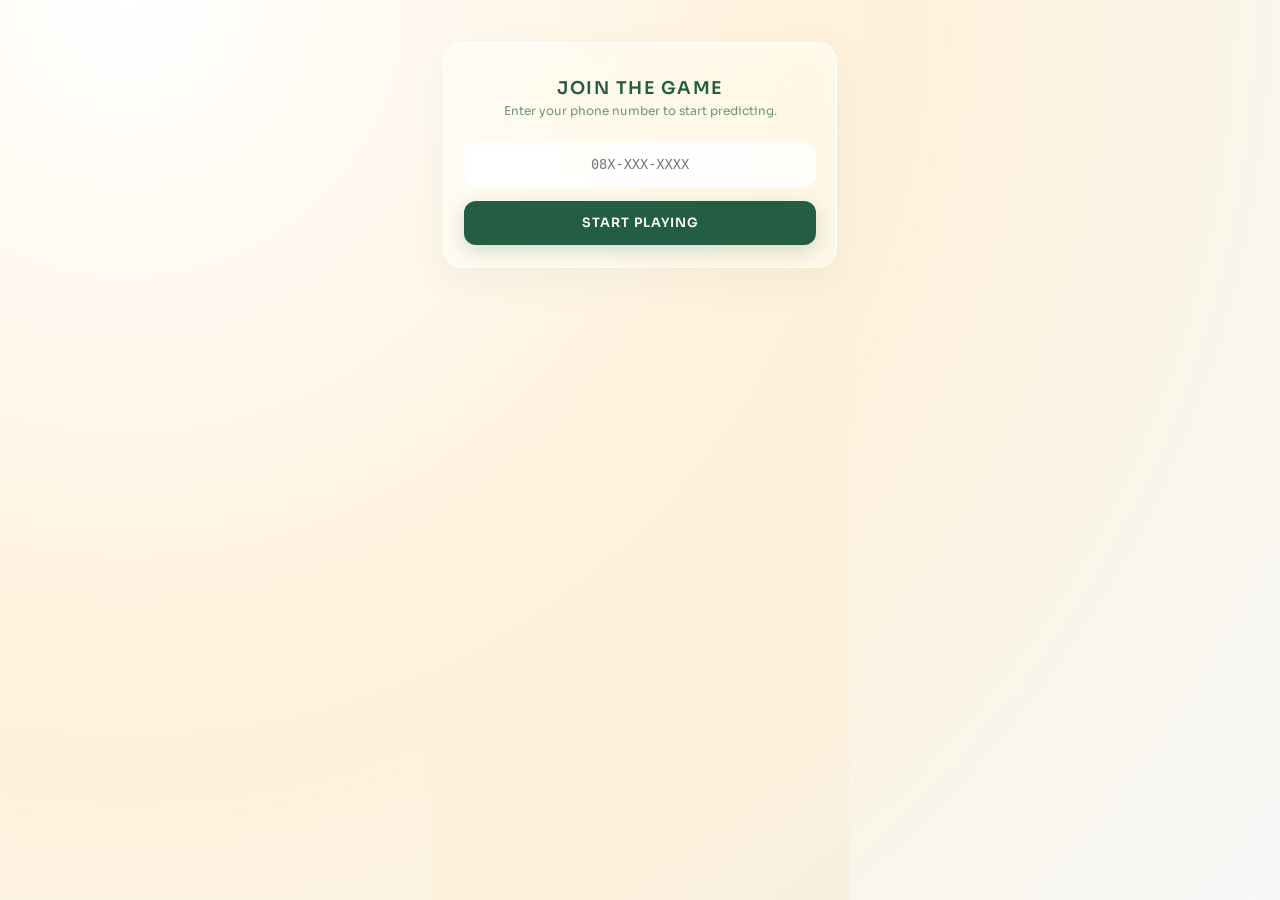
==== index.html @ 03e92517 "Update index.html" ====
<!DOCTYPE html>
<html lang="en">
<head>
    <meta charset="UTF-8">
    <meta name="viewport" content="width=device-width, initial-scale=1.0, maximum-scale=1.0, user-scalable=no">
    <title>Bianca World Cup</title>
    <link rel="preconnect" href="https://fonts.googleapis.com">
    <link rel="preconnect" href="https://fonts.gstatic.com" crossorigin>
    <link href="https://fonts.googleapis.com/css2?family=Sora:wght@300;400;600&display=swap" rel="stylesheet">
    <link rel="stylesheet" href="style.css">
</head>
<body>
    <div id="app">
        
        <div id="loading-screen" class="screen active" style="justify-content: center; height: 80vh;">
            <h3 style="color: var(--brand-green);">LOADING BIANCA...</h3>
        </div>

        <div id="auth-screen" class="screen">
            <div class="dashboard-module" style="margin-top: 20px;">
                <h1>JOIN THE GAME</h1>
                <p style="margin-bottom: 15px;">Enter your phone number to start predicting.</p>
                <input type="tel" id="phone-input" class="mono" inputmode="numeric" pattern="[0-9]*" placeholder="08X-XXX-XXXX">
                <button onclick="verifyPhone()">START PLAYING</button>
            </div>
        </div>

        <div id="dashboard-screen" class="screen">
            
            <!-- Personal Status -->
            <div class="status-badge">
                <div class="shield"><span id="user-rank">...</span></div>
                <div class="points-display"><span id="user-footballs" class="mono">0</span> <span style="font-size: 1rem;">PTS</span></div>
                <div class="streak-display">🔥 <span id="user-streak" class="mono">0</span> WIN STREAK</div>
            </div>

            <!-- Prediction Module -->
            <div class="dashboard-module">
                <div class="match-header">
                    <span>UPCOMING MATCH</span>
                    <span id="next-match-time" style="color: var(--brand-gold);">Loading...</span>
                </div>
                
                <p class="muted" style="margin-bottom: 15px; font-weight: 600;">Who will win? Tap a flag to vote (Cost: 100 PTS)</p>

                <div class="match-teams">
                    <div class="team-btn" onclick="castVote('teamA')">
                        <div class="team-flag" id="flag-a">🏳️</div>
                        <span class="team-name" id="name-a">Team A</span>
                    </div>
                    <div class="vs-badge">VS</div>
                    <div class="team-btn" onclick="castVote('teamB')">
                        <div class="team-flag" id="flag-b">🏳️</div>
                        <span class="team-name" id="name-b">Team B</span>
                    </div>
                </div>
                <p class="mono" id="countdown-timer" style="font-size: 1.1rem; color: var(--brand-green); margin-top: 20px; margin-bottom: 0;">--:--:--:--</p>
            </div>

            <!-- Global Leaderboard -->
            <div class="dashboard-module">
                <h3 style="text-align: center; margin-bottom: 15px;">🏆 GLOBAL TOP 5</h3>
                <div id="leaderboard-list" style="text-align: left; width: 100%;">
                    <p class="muted" style="text-align: center;">Loading scores...</p>
                </div>
            </div>

            <!-- Expandable Claim Module (Expert UI) -->
            <div class="dashboard-module" style="padding: 15px 20px;">
                <div class="claim-header" onclick="toggleClaimForm()">
                    <h3 style="text-align: center;">+ ADD POINTS FROM RECEIPT</h3>
                </div>
                
                <div id="claim-form" style="display: none; width: 100%; margin-top: 15px; border-top: 1px solid rgba(35,94,68,0.08); padding-top: 15px;">
                    <p class="muted" style="text-align: center; margin-bottom: 12px;">100 THB = 1 Point. Hand to staff to verify.</p>
                    <input type="number" id="spend-amount" class="mono" inputmode="numeric" pattern="[0-9]*" placeholder="Receipt Amount (THB)">
                    <input type="number" id="bill-number" class="mono" inputmode="numeric" pattern="[0-9]*" placeholder="Bill / Receipt Number">
                    <input type="password" id="staff-passcode" class="mono" inputmode="numeric" pattern="[0-9]*" placeholder="Staff Passcode">
                    <button onclick="submitClaim()" id="claim-btn">AUTHORIZE</button>
                    <p id="claim-message" class="muted" style="margin-top: 10px; display: none; text-align: center;"></p>
                </div>
            </div>

        </div>
    </div>
    <script charset="utf-8" src="https://static.line-scdn.net/liff/edge/2/sdk.js"></script>
    <script src="app.js"></script>
</body>
</html>
---- style.css ----
:root {
    --bg-cream: #FFF1DA;
    --brand-green: #235E44;
    --brand-gold: #FAB31E;
    
    /* Dramatic Liquid Glass Variables */
    --glass-bg: rgba(255, 255, 255, 0.45); 
    --glass-border: rgba(255, 255, 255, 0.8);
    --glass-shadow: 0 12px 40px rgba(35, 94, 68, 0.06);
    --glass-highlight: inset 0 1px 1px rgba(255, 255, 255, 0.9);
}

html, body {
    /* The mesh gradient gives the glass something to distort */
    background: radial-gradient(circle at 10% 0%, #FFFFFF 0%, #FFF1DA 50%, rgba(35, 94, 68, 0.04) 100%);
    background-attachment: fixed;
    color: var(--brand-green);
    font-family: 'Sora', sans-serif;
    margin: 0; padding: 0; min-height: 100vh;
    display: flex; justify-content: center; align-items: flex-start;
}

#app { 
    width: 100%; 
    max-width: 550px; 
    padding: 12px; /* Tighter padding pushes cards closer to the screen edge */
    box-sizing: border-box; 
    margin-top: 10px;
}

.screen { display: none; width: 100%; }
.screen.active { display: flex; flex-direction: column; align-items: center; text-align: center; animation: fadeIn 0.6s cubic-bezier(0.22, 1, 0.36, 1); }
@keyframes fadeIn { from { opacity: 0; transform: translateY(10px); } to { opacity: 1; transform: translateY(0); } }

.mono { font-family: 'Cascadia Mono', monospace; }

/* Expert Typography Sizing */
h1 { font-size: 1.1rem; font-weight: 600; letter-spacing: 1.5px; color: var(--brand-green); margin-bottom: 4px; }
h3 { font-size: 0.8rem; font-weight: 600; color: var(--brand-green); margin-bottom: 4px; text-transform: uppercase; letter-spacing: 1.5px;}
p, .muted { color: rgba(35, 94, 68, 0.65); font-weight: 400; font-size: 0.75rem; margin-top: 0; line-height: 1.4; }

/* Refined Form Elements */
input {
    background: rgba(255, 255, 255, 0.85); 
    border: 1px solid rgba(255, 255, 255, 1); 
    color: var(--brand-green); padding: 14px; width: 100%; box-sizing: border-box;
    margin: 6px 0; text-align: center; font-size: 0.85rem; border-radius: 12px; outline: none;
    box-shadow: inset 0 2px 4px rgba(0,0,0,0.02);
    transition: 0.3s all ease;
}
input:focus { 
    border-color: rgba(250, 179, 30, 0.5); 
    background: #ffffff; 
    box-shadow: 0 4px 15px rgba(250, 179, 30, 0.08), inset 0 2px 4px rgba(0,0,0,0.01); 
}

button {
    background: var(--brand-green); color: #ffffff; border: none;
    padding: 14px; font-family: 'Sora', sans-serif; font-weight: 600; letter-spacing: 1px; 
    font-size: 0.8rem; cursor: pointer; border-radius: 12px; width: 100%; margin-top: 8px;
    box-shadow: 0 6px 20px rgba(35, 94, 68, 0.2);
    transition: 0.2s all;
}
button:active { background: var(--brand-gold); box-shadow: 0 2px 10px rgba(250, 179, 30, 0.3); transform: scale(0.98); }

/* Dramatic Liquid Glass Cards */
.status-badge, .dashboard-module {
    background: var(--glass-bg); 
    backdrop-filter: blur(24px) saturate(160%);
    -webkit-backdrop-filter: blur(24px) saturate(160%);
    border: 1px solid var(--glass-border); 
    border-radius: 20px; 
    padding: 22px 20px; 
    width: 100%; box-sizing: border-box; 
    margin-bottom: 16px; 
    box-shadow: var(--glass-shadow), var(--glass-highlight);
}

/* Card Internals */
.shield { font-size: 0.8rem; font-weight: 600; margin-bottom: 4px; color: var(--brand-gold); letter-spacing: 1.5px; text-transform: uppercase; }
.points-display { font-size: 2.2rem; color: var(--brand-green); margin-bottom: 0; line-height: 1.1; font-weight: 600;}
.streak-display { font-size: 0.75rem; color: var(--brand-green); margin-top: 8px; font-weight: 600; }

.match-header { display: flex; justify-content: space-between; border-bottom: 1px solid rgba(35,94,68,0.08); padding-bottom: 12px; margin-bottom: 16px; font-size: 0.75rem; font-weight: 600; color: var(--brand-green);}
.match-teams { display: flex; justify-content: space-between; align-items: center; width: 100%; }

/* Glass buttons for voting */
.team-btn { 
    display: flex; flex-direction: column; align-items: center; justify-content: center;
    background: rgba(255, 255, 255, 0.6); 
    border: 1px solid rgba(255, 255, 255, 0.9); 
    padding: 16px 10px; border-radius: 16px; cursor: pointer; width: 42%; 
    transition: 0.3s all cubic-bezier(0.22, 1, 0.36, 1); 
    box-shadow: 0 4px 12px rgba(0,0,0,0.02);
}
.team-btn:active { border-color: var(--brand-gold); background: #ffffff; transform: scale(0.95); box-shadow: 0 8px 25px rgba(250, 179, 30, 0.15); }
.team-flag { font-size: 2.2rem; margin-bottom: 6px; }
.team-name { font-size: 0.8rem; font-weight: 600; color: var(--brand-green); }
.vs-badge { font-size: 0.8rem; font-weight: 600; color: var(--brand-gold); font-style: italic; opacity: 0.7; }

/* Leaderboard Avatars */
.lb-row { display: flex; align-items: center; justify-content: space-between; border-bottom: 1px solid rgba(35,94,68,0.06); padding: 12px 0; }
.lb-row:last-child { border-bottom: none; padding-bottom: 0; }
.lb-left { display: flex; align-items: center; gap: 12px; }
.lb-avatar { width: 30px; height: 30px; border-radius: 50%; border: 2px solid #ffffff; box-shadow: 0 2px 8px rgba(0,0,0,0.08); object-fit: cover; }
.lb-name { font-weight: 600; color: var(--brand-green); font-size: 0.8rem; }
.lb-rank { font-size: 0.9rem; font-weight: bold; width: 20px; text-align: center; }

/* Claim Module Header */
.claim-header { cursor: pointer; padding: 5px; transition: 0.2s opacity; }
.claim-header:active { opacity: 0.6; }
.claim-header h3 { color: var(--brand-gold); margin: 0; }
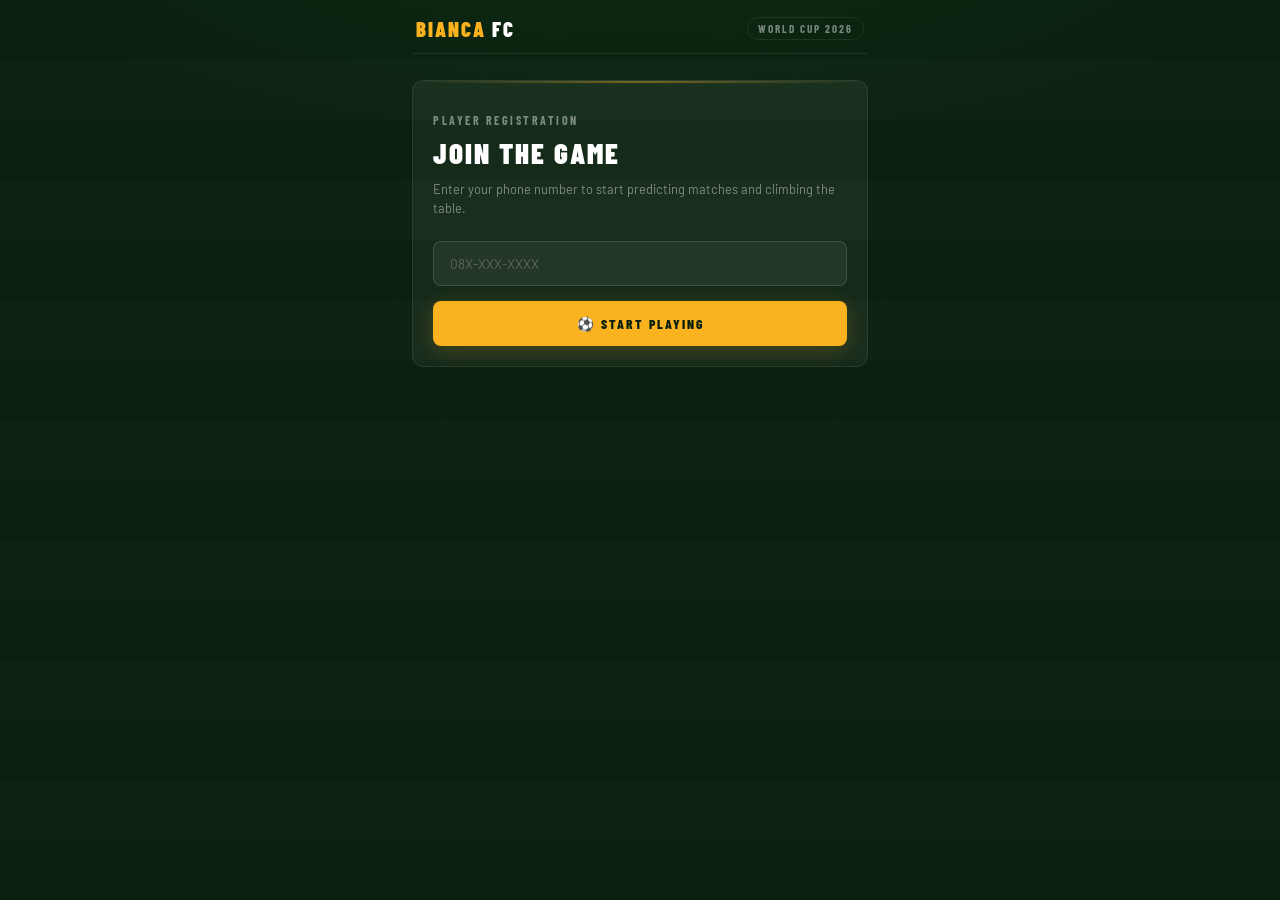
==== commit abe8ad22: "Update index.html" ====
--- a/index.html
+++ b/index.html
@@ -6,42 +6,71 @@
     <title>Bianca World Cup</title>
     <link rel="preconnect" href="https://fonts.googleapis.com">
     <link rel="preconnect" href="https://fonts.gstatic.com" crossorigin>
-    <link href="https://fonts.googleapis.com/css2?family=Sora:wght@300;400;600&display=swap" rel="stylesheet">
+    <link href="https://fonts.googleapis.com/css2?family=Barlow+Condensed:wght@400;600;700;800;900&family=Barlow:wght@400;500;600&display=swap" rel="stylesheet">
     <link rel="stylesheet" href="style.css">
 </head>
 <body>
     <div id="app">
-        
-        <div id="loading-screen" class="screen active" style="justify-content: center; height: 80vh;">
-            <h3 style="color: var(--brand-green);">LOADING BIANCA...</h3>
+
+        <!-- LOADING -->
+        <div id="loading-screen" class="screen active" style="justify-content: center;">
+            <span style="font-size: 2.5rem;">⚽</span>
+            <p class="loading-text">Loading Bianca...</p>
         </div>
 
+        <!-- AUTH -->
         <div id="auth-screen" class="screen">
-            <div class="dashboard-module" style="margin-top: 20px;">
-                <h1>JOIN THE GAME</h1>
-                <p style="margin-bottom: 15px;">Enter your phone number to start predicting.</p>
-                <input type="tel" id="phone-input" class="mono" inputmode="numeric" pattern="[0-9]*" placeholder="08X-XXX-XXXX">
-                <button onclick="verifyPhone()">START PLAYING</button>
+            <!-- Top Bar -->
+            <div class="top-bar">
+                <div class="top-bar-logo">BIANCA <span>FC</span></div>
+                <div class="top-bar-badge">World Cup 2026</div>
+            </div>
+
+            <div class="dashboard-module" style="margin-top: 10px; text-align: left;">
+                <h3 style="margin-bottom: 12px;">Player Registration</h3>
+                <h1 style="margin-bottom: 12px;">JOIN THE GAME</h1>
+                <p style="margin-bottom: 18px;">Enter your phone number to start predicting matches and climbing the table.</p>
+                <input type="tel" id="phone-input" inputmode="numeric" pattern="[0-9]*" placeholder="08X-XXX-XXXX">
+                <button onclick="verifyPhone()">⚽ Start Playing</button>
             </div>
         </div>
 
+        <!-- DASHBOARD -->
         <div id="dashboard-screen" class="screen">
-            
-            <!-- Personal Status -->
-            <div class="status-badge">
-                <div class="shield"><span id="user-rank">...</span></div>
-                <div class="points-display"><span id="user-footballs" class="mono">0</span> <span style="font-size: 1rem;">PTS</span></div>
-                <div class="streak-display">🔥 <span id="user-streak" class="mono">0</span> WIN STREAK</div>
+
+            <!-- Top Bar -->
+            <div class="top-bar">
+                <div class="top-bar-logo">BIANCA <span>FC</span></div>
+                <div class="top-bar-badge">World Cup 2026</div>
             </div>
 
-            <!-- Prediction Module -->
+            <!-- Player Card -->
+            <div class="status-badge">
+                <div class="player-card-inner">
+                    <div class="player-card-rank">
+                        <div class="rank-label">Rank</div>
+                        <div class="rank-value" id="user-rank">—</div>
+                    </div>
+                    <div class="player-card-stats">
+                        <div class="stat-row">
+                            <span class="stat-number mono" id="user-footballs">0</span>
+                            <span class="stat-label">Points</span>
+                        </div>
+                        <div class="streak-pill">
+                            🔥 <span class="mono" id="user-streak">0</span>&nbsp;WIN STREAK
+                        </div>
+                    </div>
+                </div>
+            </div>
+
+            <!-- Match Prediction -->
             <div class="dashboard-module">
                 <div class="match-header">
-                    <span>UPCOMING MATCH</span>
-                    <span id="next-match-time" style="color: var(--brand-gold);">Loading...</span>
+                    <span class="match-header-label">⚽ Upcoming Match</span>
+                    <span class="match-header-time" id="next-match-time">Loading...</span>
                 </div>
-                
-                <p class="muted" style="margin-bottom: 15px; font-weight: 600;">Who will win? Tap a flag to vote (Cost: 100 PTS)</p>
+
+                <p class="vote-label">Who takes the W? · 100 PTS to vote</p>
 
                 <div class="match-teams">
                     <div class="team-btn" onclick="castVote('teamA')">
@@ -54,35 +83,40 @@
                         <span class="team-name" id="name-b">Team B</span>
                     </div>
                 </div>
-                <p class="mono" id="countdown-timer" style="font-size: 1.1rem; color: var(--brand-green); margin-top: 20px; margin-bottom: 0;">--:--:--:--</p>
+
+                <p class="mono" id="countdown-timer">--:--:--:--</p>
             </div>
 
-            <!-- Global Leaderboard -->
+            <!-- Leaderboard -->
             <div class="dashboard-module">
-                <h3 style="text-align: center; margin-bottom: 15px;">🏆 GLOBAL TOP 5</h3>
-                <div id="leaderboard-list" style="text-align: left; width: 100%;">
-                    <p class="muted" style="text-align: center;">Loading scores...</p>
+                <div class="lb-header">
+                    <span class="lb-title">Global Top 5</span>
+                    <span class="lb-trophy">🏆</span>
+                </div>
+                <div id="leaderboard-list">
+                    <p class="muted" style="text-align: center;">Loading table...</p>
                 </div>
             </div>
 
-            <!-- Expandable Claim Module (Expert UI) -->
-            <div class="dashboard-module" style="padding: 15px 20px;">
+            <!-- Add Points -->
+            <div class="dashboard-module" style="padding: 16px 20px;">
                 <div class="claim-header" onclick="toggleClaimForm()">
-                    <h3 style="text-align: center;">+ ADD POINTS FROM RECEIPT</h3>
+                    <h3 style="color: var(--brand-gold); margin: 0; letter-spacing: 2px;">+ Add Points from Receipt</h3>
                 </div>
-                
-                <div id="claim-form" style="display: none; width: 100%; margin-top: 15px; border-top: 1px solid rgba(35,94,68,0.08); padding-top: 15px;">
-                    <p class="muted" style="text-align: center; margin-bottom: 12px;">100 THB = 1 Point. Hand to staff to verify.</p>
-                    <input type="number" id="spend-amount" class="mono" inputmode="numeric" pattern="[0-9]*" placeholder="Receipt Amount (THB)">
-                    <input type="number" id="bill-number" class="mono" inputmode="numeric" pattern="[0-9]*" placeholder="Bill / Receipt Number">
-                    <input type="password" id="staff-passcode" class="mono" inputmode="numeric" pattern="[0-9]*" placeholder="Staff Passcode">
-                    <button onclick="submitClaim()" id="claim-btn">AUTHORIZE</button>
+
+                <div id="claim-form" style="display: none; width: 100%; margin-top: 14px; border-top: 1px solid var(--card-border); padding-top: 14px;">
+                    <p class="claim-note muted">100 THB = 1 Point · Hand to staff to verify</p>
+                    <input type="number" id="spend-amount" inputmode="numeric" pattern="[0-9]*" placeholder="Receipt Amount (THB)">
+                    <input type="number" id="bill-number" inputmode="numeric" pattern="[0-9]*" placeholder="Bill / Receipt Number">
+                    <input type="password" id="staff-passcode" inputmode="numeric" pattern="[0-9]*" placeholder="Staff Passcode">
+                    <button onclick="submitClaim()" id="claim-btn">Authorize Points</button>
                     <p id="claim-message" class="muted" style="margin-top: 10px; display: none; text-align: center;"></p>
                 </div>
             </div>
 
         </div>
     </div>
+
     <script charset="utf-8" src="https://static.line-scdn.net/liff/edge/2/sdk.js"></script>
     <script src="app.js"></script>
 </body>
--- a/style.css
+++ b/style.css
@@ -1,112 +1,585 @@
+@import url('https://fonts.googleapis.com/css2?family=Barlow+Condensed:wght@400;600;700;800;900&family=Barlow:wght@400;500;600&display=swap');
+
 :root {
-    --bg-cream: #FFF1DA;
+    --pitch-dark: #0a1f0e;
+    --pitch-mid: #0f2d14;
+    --pitch-stripe: #122f17;
     --brand-green: #235E44;
+    --bright-green: #1db954;
     --brand-gold: #FAB31E;
-    
-    /* Dramatic Liquid Glass Variables */
-    --glass-bg: rgba(255, 255, 255, 0.45); 
-    --glass-border: rgba(255, 255, 255, 0.8);
-    --glass-shadow: 0 12px 40px rgba(35, 94, 68, 0.06);
-    --glass-highlight: inset 0 1px 1px rgba(255, 255, 255, 0.9);
-}
+    --brand-gold-dim: rgba(250, 179, 30, 0.15);
+    --white: #ffffff;
+    --off-white: #f0f4f0;
+    --text-muted: rgba(255,255,255,0.45);
+    --text-dim: rgba(255,255,255,0.7);
+    --card-bg: rgba(255, 255, 255, 0.05);
+    --card-border: rgba(255, 255, 255, 0.08);
+    --card-border-bright: rgba(255, 255, 255, 0.14);
+    --glow-green: 0 0 30px rgba(29, 185, 84, 0.12);
+    --glow-gold: 0 0 20px rgba(250, 179, 30, 0.2);
+}
+
+*, *::before, *::after { box-sizing: border-box; }
 
 html, body {
-    /* The mesh gradient gives the glass something to distort */
-    background: radial-gradient(circle at 10% 0%, #FFFFFF 0%, #FFF1DA 50%, rgba(35, 94, 68, 0.04) 100%);
+    margin: 0; padding: 0;
+    min-height: 100vh;
+    background-color: var(--pitch-dark);
+    background-image:
+        /* Stadium floodlight top glow */
+        radial-gradient(ellipse 80% 40% at 50% -10%, rgba(29, 185, 84, 0.08) 0%, transparent 70%),
+        /* Pitch stripes */
+        repeating-linear-gradient(
+            180deg,
+            transparent,
+            transparent 60px,
+            rgba(255,255,255,0.015) 60px,
+            rgba(255,255,255,0.015) 120px
+        );
     background-attachment: fixed;
-    color: var(--brand-green);
-    font-family: 'Sora', sans-serif;
-    margin: 0; padding: 0; min-height: 100vh;
-    display: flex; justify-content: center; align-items: flex-start;
-}
-
-#app { 
-    width: 100%; 
-    max-width: 550px; 
-    padding: 12px; /* Tighter padding pushes cards closer to the screen edge */
-    box-sizing: border-box; 
+    color: var(--white);
+    font-family: 'Barlow', sans-serif;
+    display: flex;
+    justify-content: center;
+    align-items: flex-start;
+}
+
+/* Pitch center circle decoration (fixed background element) */
+body::before {
+    content: '';
+    position: fixed;
+    top: 30%;
+    left: 50%;
+    transform: translate(-50%, -50%);
+    width: 500px;
+    height: 500px;
+    border-radius: 50%;
+    border: 1px solid rgba(255,255,255,0.02);
+    pointer-events: none;
+    z-index: 0;
+}
+
+#app {
+    width: 100%;
+    max-width: 480px;
+    padding: 0 12px 32px;
+    box-sizing: border-box;
+    position: relative;
+    z-index: 1;
+}
+
+/* ── SCREENS ── */
+.screen { display: none; width: 100%; }
+.screen.active {
+    display: flex;
+    flex-direction: column;
+    align-items: center;
+    text-align: center;
+    animation: slideUp 0.5s cubic-bezier(0.22, 1, 0.36, 1);
+}
+@keyframes slideUp {
+    from { opacity: 0; transform: translateY(16px); }
+    to   { opacity: 1; transform: translateY(0); }
+}
+
+/* ── TOP BAR ── */
+.top-bar {
+    display: flex;
+    justify-content: space-between;
+    align-items: center;
+    width: 100%;
+    padding: 16px 4px 12px;
+    border-bottom: 1px solid var(--card-border);
+    margin-bottom: 16px;
+}
+
+.top-bar-logo {
+    font-family: 'Barlow Condensed', sans-serif;
+    font-weight: 900;
+    font-size: 1.3rem;
+    letter-spacing: 2px;
+    color: var(--brand-gold);
+    text-transform: uppercase;
+}
+
+.top-bar-logo span {
+    color: var(--white);
+}
+
+.top-bar-badge {
+    font-family: 'Barlow Condensed', sans-serif;
+    font-size: 0.7rem;
+    font-weight: 700;
+    letter-spacing: 2px;
+    color: var(--text-muted);
+    border: 1px solid var(--card-border);
+    padding: 4px 10px;
+    border-radius: 20px;
+    text-transform: uppercase;
+}
+
+/* ── TYPOGRAPHY ── */
+h1 {
+    font-family: 'Barlow Condensed', sans-serif;
+    font-size: 2rem;
+    font-weight: 900;
+    letter-spacing: 2px;
+    color: var(--white);
+    margin: 0 0 8px;
+    text-transform: uppercase;
+    line-height: 1;
+}
+
+h3 {
+    font-family: 'Barlow Condensed', sans-serif;
+    font-size: 0.75rem;
+    font-weight: 700;
+    color: var(--text-muted);
+    margin-bottom: 4px;
+    text-transform: uppercase;
+    letter-spacing: 2.5px;
+}
+
+p, .muted {
+    color: var(--text-muted);
+    font-size: 0.8rem;
+    margin-top: 0;
+    line-height: 1.5;
+}
+
+.mono { font-family: 'Barlow Condensed', monospace; }
+
+/* ── CARDS ── */
+.status-badge, .dashboard-module {
+    background: var(--card-bg);
+    border: 1px solid var(--card-border);
+    border-radius: 12px;
+    padding: 20px;
+    width: 100%;
+    margin-bottom: 12px;
+    position: relative;
+    overflow: hidden;
+}
+
+/* Top accent line on cards */
+.status-badge::before, .dashboard-module::before {
+    content: '';
+    position: absolute;
+    top: 0; left: 0; right: 0;
+    height: 2px;
+    background: linear-gradient(90deg, transparent, rgba(250, 179, 30, 0.4), transparent);
+    border-radius: 12px 12px 0 0;
+}
+
+/* ── STATUS BADGE (Player Card) ── */
+.status-badge {
+    background: linear-gradient(135deg, rgba(255,255,255,0.07) 0%, rgba(255,255,255,0.02) 100%);
+    border-color: var(--card-border-bright);
+    padding: 0;
+    overflow: hidden;
+}
+
+.status-badge::before {
+    background: linear-gradient(90deg, transparent, rgba(250, 179, 30, 0.6), transparent);
+}
+
+.player-card-inner {
+    display: flex;
+    align-items: stretch;
+    width: 100%;
+}
+
+.player-card-rank {
+    background: var(--brand-gold);
+    padding: 20px 16px;
+    display: flex;
+    flex-direction: column;
+    align-items: center;
+    justify-content: center;
+    min-width: 80px;
+}
+
+.player-card-rank .rank-label {
+    font-family: 'Barlow Condensed', sans-serif;
+    font-size: 0.6rem;
+    font-weight: 700;
+    letter-spacing: 2px;
+    color: rgba(0,0,0,0.5);
+    text-transform: uppercase;
+    margin-bottom: 4px;
+}
+
+.player-card-rank .rank-value {
+    font-family: 'Barlow Condensed', sans-serif;
+    font-size: 1.4rem;
+    font-weight: 900;
+    color: #0a1f0e;
+    letter-spacing: 1px;
+    text-transform: uppercase;
+    line-height: 1;
+    text-align: center;
+}
+
+.player-card-stats {
+    flex: 1;
+    padding: 16px 20px;
+    display: flex;
+    flex-direction: column;
+    justify-content: center;
+    gap: 10px;
+}
+
+.stat-row {
+    display: flex;
+    align-items: baseline;
+    gap: 8px;
+}
+
+.stat-number {
+    font-family: 'Barlow Condensed', sans-serif;
+    font-size: 2.4rem;
+    font-weight: 900;
+    color: var(--white);
+    line-height: 1;
+}
+
+.stat-label {
+    font-family: 'Barlow Condensed', sans-serif;
+    font-size: 0.7rem;
+    font-weight: 700;
+    letter-spacing: 2px;
+    color: var(--text-muted);
+    text-transform: uppercase;
+}
+
+.streak-pill {
+    display: inline-flex;
+    align-items: center;
+    gap: 5px;
+    background: rgba(250, 179, 30, 0.1);
+    border: 1px solid rgba(250, 179, 30, 0.25);
+    border-radius: 20px;
+    padding: 4px 12px;
+    font-family: 'Barlow Condensed', sans-serif;
+    font-size: 0.75rem;
+    font-weight: 700;
+    letter-spacing: 1.5px;
+    color: var(--brand-gold);
+    text-transform: uppercase;
+}
+
+/* ── MATCH MODULE ── */
+.match-header {
+    display: flex;
+    justify-content: space-between;
+    align-items: center;
+    border-bottom: 1px solid var(--card-border);
+    padding-bottom: 12px;
+    margin-bottom: 18px;
+}
+
+.match-header-label {
+    font-family: 'Barlow Condensed', sans-serif;
+    font-size: 0.65rem;
+    font-weight: 700;
+    letter-spacing: 3px;
+    color: var(--text-muted);
+    text-transform: uppercase;
+}
+
+.match-header-time {
+    font-family: 'Barlow Condensed', sans-serif;
+    font-size: 0.75rem;
+    font-weight: 700;
+    letter-spacing: 1px;
+    color: var(--brand-gold);
+    text-transform: uppercase;
+}
+
+.vote-label {
+    font-family: 'Barlow Condensed', sans-serif;
+    font-size: 0.7rem;
+    font-weight: 700;
+    letter-spacing: 2px;
+    color: var(--text-muted);
+    text-transform: uppercase;
+    margin-bottom: 16px;
+}
+
+.match-teams {
+    display: flex;
+    justify-content: space-between;
+    align-items: center;
+    width: 100%;
+    gap: 8px;
+}
+
+/* Team vote buttons — football card style */
+.team-btn {
+    display: flex;
+    flex-direction: column;
+    align-items: center;
+    justify-content: center;
+    background: rgba(255,255,255,0.04);
+    border: 1px solid var(--card-border-bright);
+    padding: 20px 8px 16px;
+    border-radius: 10px;
+    cursor: pointer;
+    width: 44%;
+    transition: all 0.2s cubic-bezier(0.22, 1, 0.36, 1);
+    position: relative;
+    overflow: hidden;
+}
+
+.team-btn::after {
+    content: 'VOTE';
+    position: absolute;
+    bottom: 6px;
+    font-family: 'Barlow Condensed', sans-serif;
+    font-size: 0.55rem;
+    font-weight: 700;
+    letter-spacing: 2px;
+    color: var(--text-muted);
+    opacity: 0;
+    transition: opacity 0.2s;
+}
+
+.team-btn:hover::after { opacity: 1; }
+
+.team-btn:active {
+    background: rgba(250, 179, 30, 0.08);
+    border-color: var(--brand-gold);
+    transform: scale(0.97);
+    box-shadow: 0 0 20px rgba(250, 179, 30, 0.15);
+}
+
+.team-flag {
+    font-size: 2.8rem;
+    margin-bottom: 10px;
+    line-height: 1;
+    filter: drop-shadow(0 2px 8px rgba(0,0,0,0.4));
+}
+
+.team-name {
+    font-family: 'Barlow Condensed', sans-serif;
+    font-size: 1rem;
+    font-weight: 800;
+    color: var(--white);
+    letter-spacing: 1px;
+    text-transform: uppercase;
+}
+
+.vs-badge {
+    font-family: 'Barlow Condensed', sans-serif;
+    font-size: 1.6rem;
+    font-weight: 900;
+    color: var(--brand-gold);
+    opacity: 0.5;
+    letter-spacing: 1px;
+}
+
+/* Countdown */
+#countdown-timer {
+    font-family: 'Barlow Condensed', sans-serif;
+    font-size: 1.6rem;
+    font-weight: 800;
+    letter-spacing: 3px;
+    color: var(--bright-green);
+    margin-top: 18px;
+    margin-bottom: 0;
+    text-shadow: var(--glow-green);
+}
+
+/* ── LEADERBOARD ── */
+.lb-header {
+    display: flex;
+    align-items: center;
+    justify-content: space-between;
+    margin-bottom: 16px;
+    padding-bottom: 12px;
+    border-bottom: 1px solid var(--card-border);
+}
+
+.lb-title {
+    font-family: 'Barlow Condensed', sans-serif;
+    font-size: 0.75rem;
+    font-weight: 700;
+    letter-spacing: 3px;
+    color: var(--text-muted);
+    text-transform: uppercase;
+}
+
+.lb-trophy { font-size: 1rem; }
+
+.lb-row {
+    display: flex;
+    align-items: center;
+    justify-content: space-between;
+    padding: 10px 0;
+    border-bottom: 1px solid rgba(255,255,255,0.04);
+}
+
+.lb-row:last-child { border-bottom: none; padding-bottom: 0; }
+
+.lb-left { display: flex; align-items: center; gap: 10px; }
+
+.lb-rank {
+    font-family: 'Barlow Condensed', sans-serif;
+    font-size: 0.85rem;
+    font-weight: 900;
+    width: 22px;
+    text-align: center;
+}
+
+.lb-avatar {
+    width: 32px;
+    height: 32px;
+    border-radius: 50%;
+    border: 2px solid rgba(255,255,255,0.1);
+    object-fit: cover;
+}
+
+.lb-name {
+    font-family: 'Barlow Condensed', sans-serif;
+    font-weight: 700;
+    font-size: 0.9rem;
+    color: var(--white);
+    letter-spacing: 0.5px;
+    text-transform: uppercase;
+}
+
+.lb-score {
+    font-family: 'Barlow Condensed', sans-serif;
+    font-size: 0.75rem;
+    font-weight: 700;
+    color: var(--text-muted);
+    letter-spacing: 1px;
+    text-align: right;
+}
+
+/* ── FORMS & INPUTS ── */
+input {
+    background: rgba(255,255,255,0.06);
+    border: 1px solid var(--card-border-bright);
+    color: var(--white);
+    padding: 13px 16px;
+    width: 100%;
+    margin: 5px 0;
+    text-align: left;
+    font-family: 'Barlow', sans-serif;
+    font-size: 0.85rem;
+    border-radius: 8px;
+    outline: none;
+    transition: 0.25s all;
+}
+
+input::placeholder { color: rgba(255,255,255,0.25); }
+
+input:focus {
+    border-color: rgba(250, 179, 30, 0.5);
+    background: rgba(255,255,255,0.09);
+    box-shadow: 0 0 0 3px rgba(250, 179, 30, 0.06);
+}
+
+button {
+    background: var(--brand-gold);
+    color: #0a1f0e;
+    border: none;
+    padding: 14px;
+    font-family: 'Barlow Condensed', sans-serif;
+    font-weight: 800;
+    letter-spacing: 2px;
+    font-size: 0.85rem;
+    cursor: pointer;
+    border-radius: 8px;
+    width: 100%;
     margin-top: 10px;
-}
-
-.screen { display: none; width: 100%; }
-.screen.active { display: flex; flex-direction: column; align-items: center; text-align: center; animation: fadeIn 0.6s cubic-bezier(0.22, 1, 0.36, 1); }
-@keyframes fadeIn { from { opacity: 0; transform: translateY(10px); } to { opacity: 1; transform: translateY(0); } }
-
-.mono { font-family: 'Cascadia Mono', monospace; }
-
-/* Expert Typography Sizing */
-h1 { font-size: 1.1rem; font-weight: 600; letter-spacing: 1.5px; color: var(--brand-green); margin-bottom: 4px; }
-h3 { font-size: 0.8rem; font-weight: 600; color: var(--brand-green); margin-bottom: 4px; text-transform: uppercase; letter-spacing: 1.5px;}
-p, .muted { color: rgba(35, 94, 68, 0.65); font-weight: 400; font-size: 0.75rem; margin-top: 0; line-height: 1.4; }
-
-/* Refined Form Elements */
-input {
-    background: rgba(255, 255, 255, 0.85); 
-    border: 1px solid rgba(255, 255, 255, 1); 
-    color: var(--brand-green); padding: 14px; width: 100%; box-sizing: border-box;
-    margin: 6px 0; text-align: center; font-size: 0.85rem; border-radius: 12px; outline: none;
-    box-shadow: inset 0 2px 4px rgba(0,0,0,0.02);
-    transition: 0.3s all ease;
-}
-input:focus { 
-    border-color: rgba(250, 179, 30, 0.5); 
-    background: #ffffff; 
-    box-shadow: 0 4px 15px rgba(250, 179, 30, 0.08), inset 0 2px 4px rgba(0,0,0,0.01); 
-}
-
-button {
-    background: var(--brand-green); color: #ffffff; border: none;
-    padding: 14px; font-family: 'Sora', sans-serif; font-weight: 600; letter-spacing: 1px; 
-    font-size: 0.8rem; cursor: pointer; border-radius: 12px; width: 100%; margin-top: 8px;
-    box-shadow: 0 6px 20px rgba(35, 94, 68, 0.2);
-    transition: 0.2s all;
-}
-button:active { background: var(--brand-gold); box-shadow: 0 2px 10px rgba(250, 179, 30, 0.3); transform: scale(0.98); }
-
-/* Dramatic Liquid Glass Cards */
-.status-badge, .dashboard-module {
-    background: var(--glass-bg); 
-    backdrop-filter: blur(24px) saturate(160%);
-    -webkit-backdrop-filter: blur(24px) saturate(160%);
-    border: 1px solid var(--glass-border); 
-    border-radius: 20px; 
-    padding: 22px 20px; 
-    width: 100%; box-sizing: border-box; 
-    margin-bottom: 16px; 
-    box-shadow: var(--glass-shadow), var(--glass-highlight);
-}
-
-/* Card Internals */
-.shield { font-size: 0.8rem; font-weight: 600; margin-bottom: 4px; color: var(--brand-gold); letter-spacing: 1.5px; text-transform: uppercase; }
-.points-display { font-size: 2.2rem; color: var(--brand-green); margin-bottom: 0; line-height: 1.1; font-weight: 600;}
-.streak-display { font-size: 0.75rem; color: var(--brand-green); margin-top: 8px; font-weight: 600; }
-
-.match-header { display: flex; justify-content: space-between; border-bottom: 1px solid rgba(35,94,68,0.08); padding-bottom: 12px; margin-bottom: 16px; font-size: 0.75rem; font-weight: 600; color: var(--brand-green);}
-.match-teams { display: flex; justify-content: space-between; align-items: center; width: 100%; }
-
-/* Glass buttons for voting */
-.team-btn { 
-    display: flex; flex-direction: column; align-items: center; justify-content: center;
-    background: rgba(255, 255, 255, 0.6); 
-    border: 1px solid rgba(255, 255, 255, 0.9); 
-    padding: 16px 10px; border-radius: 16px; cursor: pointer; width: 42%; 
-    transition: 0.3s all cubic-bezier(0.22, 1, 0.36, 1); 
-    box-shadow: 0 4px 12px rgba(0,0,0,0.02);
-}
-.team-btn:active { border-color: var(--brand-gold); background: #ffffff; transform: scale(0.95); box-shadow: 0 8px 25px rgba(250, 179, 30, 0.15); }
-.team-flag { font-size: 2.2rem; margin-bottom: 6px; }
-.team-name { font-size: 0.8rem; font-weight: 600; color: var(--brand-green); }
-.vs-badge { font-size: 0.8rem; font-weight: 600; color: var(--brand-gold); font-style: italic; opacity: 0.7; }
-
-/* Leaderboard Avatars */
-.lb-row { display: flex; align-items: center; justify-content: space-between; border-bottom: 1px solid rgba(35,94,68,0.06); padding: 12px 0; }
-.lb-row:last-child { border-bottom: none; padding-bottom: 0; }
-.lb-left { display: flex; align-items: center; gap: 12px; }
-.lb-avatar { width: 30px; height: 30px; border-radius: 50%; border: 2px solid #ffffff; box-shadow: 0 2px 8px rgba(0,0,0,0.08); object-fit: cover; }
-.lb-name { font-weight: 600; color: var(--brand-green); font-size: 0.8rem; }
-.lb-rank { font-size: 0.9rem; font-weight: bold; width: 20px; text-align: center; }
-
-/* Claim Module Header */
-.claim-header { cursor: pointer; padding: 5px; transition: 0.2s opacity; }
+    text-transform: uppercase;
+    transition: 0.15s all;
+    box-shadow: 0 4px 20px rgba(250, 179, 30, 0.2);
+}
+
+button:active {
+    background: #e0a018;
+    transform: scale(0.98);
+    box-shadow: 0 2px 10px rgba(250, 179, 30, 0.15);
+}
+
+/* ── CLAIM MODULE ── */
+.claim-header {
+    cursor: pointer;
+    padding: 4px;
+    transition: 0.2s opacity;
+    display: flex;
+    align-items: center;
+    justify-content: center;
+    gap: 8px;
+}
+
 .claim-header:active { opacity: 0.6; }
-.claim-header h3 { color: var(--brand-gold); margin: 0; }
+
+.claim-header h3 {
+    color: var(--brand-gold);
+    margin: 0;
+    font-size: 0.75rem;
+}
+
+#claim-form {
+    text-align: left;
+}
+
+.claim-note {
+    text-align: center;
+    margin-bottom: 14px;
+    font-size: 0.75rem;
+}
+
+/* ── AUTH SCREEN ── */
+#auth-screen .dashboard-module {
+    margin-top: 30px;
+    text-align: left;
+}
+
+#auth-screen h1 {
+    margin-bottom: 10px;
+    font-size: 1.8rem;
+}
+
+#auth-screen p {
+    margin-bottom: 18px;
+}
+
+/* ── LOADING ── */
+#loading-screen {
+    height: 80vh;
+    flex-direction: column;
+    gap: 12px;
+}
+
+.loading-text {
+    font-family: 'Barlow Condensed', sans-serif;
+    font-size: 1rem;
+    font-weight: 700;
+    letter-spacing: 3px;
+    color: var(--bright-green);
+    text-transform: uppercase;
+    animation: pulse 1.5s ease-in-out infinite;
+}
+
+@keyframes pulse {
+    0%, 100% { opacity: 1; }
+    50% { opacity: 0.4; }
+}
+
+/* ── PITCH LINE DIVIDER ── */
+.pitch-divider {
+    width: 100%;
+    height: 1px;
+    background: linear-gradient(90deg, transparent, rgba(255,255,255,0.08), transparent);
+    margin: 4px 0 12px;
+}
+
+/* ── SCROLLBAR ── */
+::-webkit-scrollbar { width: 4px; }
+::-webkit-scrollbar-track { background: transparent; }
+::-webkit-scrollbar-thumb { background: rgba(255,255,255,0.1); border-radius: 2px; }
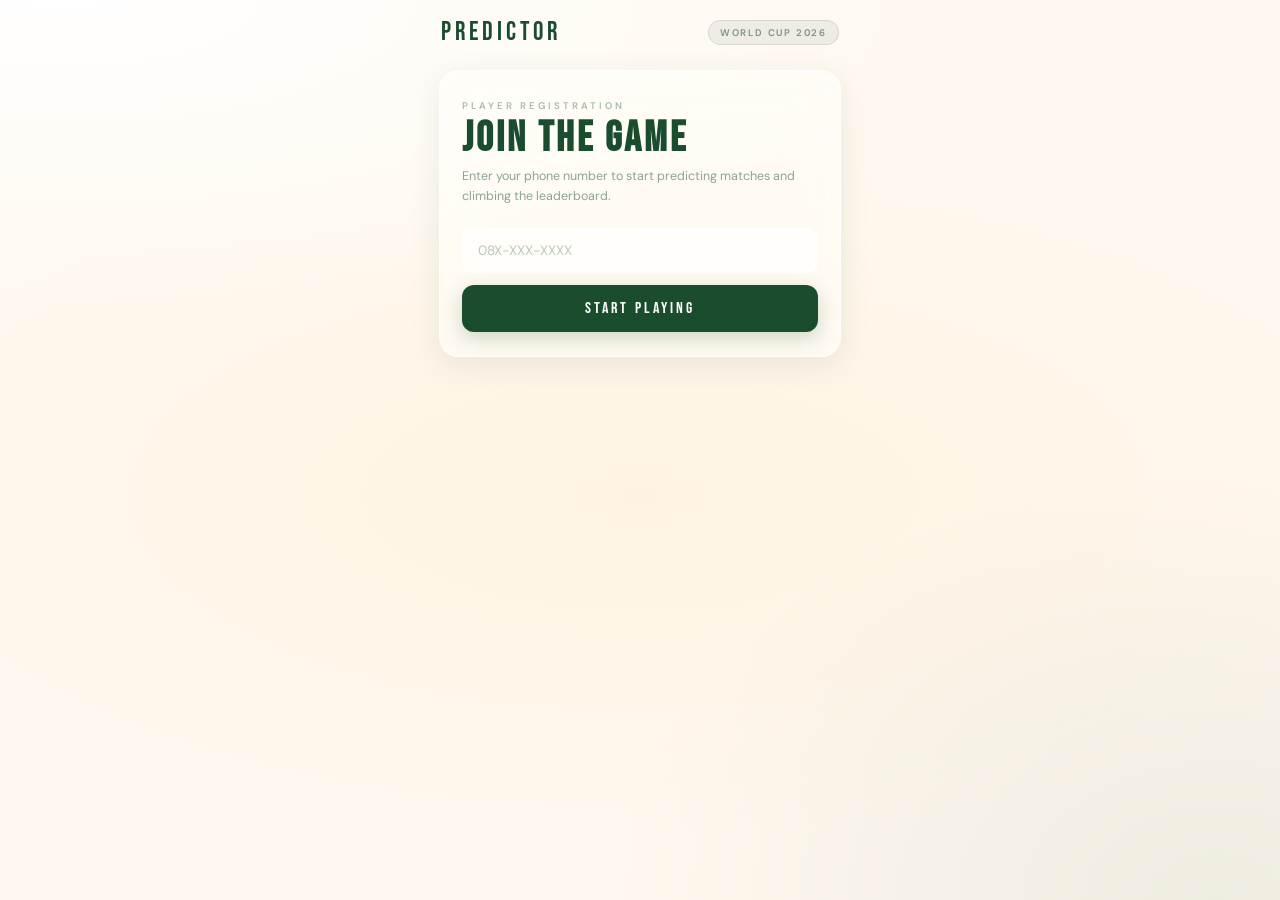
==== commit 699bb380: "Update index.html" ====
--- a/index.html
+++ b/index.html
@@ -1,123 +1,123 @@
 <!DOCTYPE html>
 <html lang="en">
 <head>
-    <meta charset="UTF-8">
-    <meta name="viewport" content="width=device-width, initial-scale=1.0, maximum-scale=1.0, user-scalable=no">
-    <title>Bianca World Cup</title>
-    <link rel="preconnect" href="https://fonts.googleapis.com">
-    <link rel="preconnect" href="https://fonts.gstatic.com" crossorigin>
-    <link href="https://fonts.googleapis.com/css2?family=Barlow+Condensed:wght@400;600;700;800;900&family=Barlow:wght@400;500;600&display=swap" rel="stylesheet">
-    <link rel="stylesheet" href="style.css">
+  <meta charset="UTF-8">
+  <meta name="viewport" content="width=device-width, initial-scale=1.0, maximum-scale=1.0, user-scalable=no">
+  <title>World Cup Predictor</title>
+  <link rel="preconnect" href="https://fonts.googleapis.com">
+  <link rel="preconnect" href="https://fonts.gstatic.com" crossorigin>
+  <link href="https://fonts.googleapis.com/css2?family=Bebas+Neue&family=DM+Sans:wght@300;400;500;600&display=swap" rel="stylesheet">
+  <link rel="stylesheet" href="style.css">
 </head>
 <body>
-    <div id="app">
+<div id="app">
 
-        <!-- LOADING -->
-        <div id="loading-screen" class="screen active" style="justify-content: center;">
-            <span style="font-size: 2.5rem;">⚽</span>
-            <p class="loading-text">Loading Bianca...</p>
-        </div>
+  <!-- ── LOADING ─────────────────────────── -->
+  <div id="loading-screen" class="screen active">
+    <div class="load-ball">⚽</div>
+    <p class="load-text">Loading</p>
+  </div>
 
-        <!-- AUTH -->
-        <div id="auth-screen" class="screen">
-            <!-- Top Bar -->
-            <div class="top-bar">
-                <div class="top-bar-logo">BIANCA <span>FC</span></div>
-                <div class="top-bar-badge">World Cup 2026</div>
-            </div>
+  <!-- ── AUTH ───────────────────────────── -->
+  <div id="auth-screen" class="screen">
+    <div class="app-header">
+      <span class="header-wordmark">Predictor</span>
+      <span class="header-tag">World Cup 2026</span>
+    </div>
+    <div class="card auth-card">
+      <p class="auth-eyebrow">Player Registration</p>
+      <h1 class="auth-headline">Join the Game</h1>
+      <p class="auth-sub">Enter your phone number to start predicting matches and climbing the leaderboard.</p>
+      <input type="tel" id="phone-input" inputmode="numeric" pattern="[0-9]*" placeholder="08X-XXX-XXXX">
+      <button onclick="verifyPhone()">Start Playing</button>
+    </div>
+  </div>
 
-            <div class="dashboard-module" style="margin-top: 10px; text-align: left;">
-                <h3 style="margin-bottom: 12px;">Player Registration</h3>
-                <h1 style="margin-bottom: 12px;">JOIN THE GAME</h1>
-                <p style="margin-bottom: 18px;">Enter your phone number to start predicting matches and climbing the table.</p>
-                <input type="tel" id="phone-input" inputmode="numeric" pattern="[0-9]*" placeholder="08X-XXX-XXXX">
-                <button onclick="verifyPhone()">⚽ Start Playing</button>
-            </div>
-        </div>
+  <!-- ── DASHBOARD ──────────────────────── -->
+  <div id="dashboard-screen" class="screen">
 
-        <!-- DASHBOARD -->
-        <div id="dashboard-screen" class="screen">
-
-            <!-- Top Bar -->
-            <div class="top-bar">
-                <div class="top-bar-logo">BIANCA <span>FC</span></div>
-                <div class="top-bar-badge">World Cup 2026</div>
-            </div>
-
-            <!-- Player Card -->
-            <div class="status-badge">
-                <div class="player-card-inner">
-                    <div class="player-card-rank">
-                        <div class="rank-label">Rank</div>
-                        <div class="rank-value" id="user-rank">—</div>
-                    </div>
-                    <div class="player-card-stats">
-                        <div class="stat-row">
-                            <span class="stat-number mono" id="user-footballs">0</span>
-                            <span class="stat-label">Points</span>
-                        </div>
-                        <div class="streak-pill">
-                            🔥 <span class="mono" id="user-streak">0</span>&nbsp;WIN STREAK
-                        </div>
-                    </div>
-                </div>
-            </div>
-
-            <!-- Match Prediction -->
-            <div class="dashboard-module">
-                <div class="match-header">
-                    <span class="match-header-label">⚽ Upcoming Match</span>
-                    <span class="match-header-time" id="next-match-time">Loading...</span>
-                </div>
-
-                <p class="vote-label">Who takes the W? · 100 PTS to vote</p>
-
-                <div class="match-teams">
-                    <div class="team-btn" onclick="castVote('teamA')">
-                        <div class="team-flag" id="flag-a">🏳️</div>
-                        <span class="team-name" id="name-a">Team A</span>
-                    </div>
-                    <div class="vs-badge">VS</div>
-                    <div class="team-btn" onclick="castVote('teamB')">
-                        <div class="team-flag" id="flag-b">🏳️</div>
-                        <span class="team-name" id="name-b">Team B</span>
-                    </div>
-                </div>
-
-                <p class="mono" id="countdown-timer">--:--:--:--</p>
-            </div>
-
-            <!-- Leaderboard -->
-            <div class="dashboard-module">
-                <div class="lb-header">
-                    <span class="lb-title">Global Top 5</span>
-                    <span class="lb-trophy">🏆</span>
-                </div>
-                <div id="leaderboard-list">
-                    <p class="muted" style="text-align: center;">Loading table...</p>
-                </div>
-            </div>
-
-            <!-- Add Points -->
-            <div class="dashboard-module" style="padding: 16px 20px;">
-                <div class="claim-header" onclick="toggleClaimForm()">
-                    <h3 style="color: var(--brand-gold); margin: 0; letter-spacing: 2px;">+ Add Points from Receipt</h3>
-                </div>
-
-                <div id="claim-form" style="display: none; width: 100%; margin-top: 14px; border-top: 1px solid var(--card-border); padding-top: 14px;">
-                    <p class="claim-note muted">100 THB = 1 Point · Hand to staff to verify</p>
-                    <input type="number" id="spend-amount" inputmode="numeric" pattern="[0-9]*" placeholder="Receipt Amount (THB)">
-                    <input type="number" id="bill-number" inputmode="numeric" pattern="[0-9]*" placeholder="Bill / Receipt Number">
-                    <input type="password" id="staff-passcode" inputmode="numeric" pattern="[0-9]*" placeholder="Staff Passcode">
-                    <button onclick="submitClaim()" id="claim-btn">Authorize Points</button>
-                    <p id="claim-message" class="muted" style="margin-top: 10px; display: none; text-align: center;"></p>
-                </div>
-            </div>
-
-        </div>
+    <!-- Header -->
+    <div class="app-header">
+      <span class="header-wordmark">Predictor</span>
+      <span class="header-tag">World Cup 2026</span>
     </div>
 
-    <script charset="utf-8" src="https://static.line-scdn.net/liff/edge/2/sdk.js"></script>
-    <script src="app.js"></script>
+    <!-- Player stat card -->
+    <div class="card stat-card">
+      <div class="rank-col">
+        <span class="rank-eyebrow">Rank</span>
+        <span class="rank-value" id="user-rank">—</span>
+      </div>
+      <div class="data-col">
+        <div class="pts-row">
+          <span class="pts-big" id="user-footballs">0</span>
+          <span class="pts-unit">Points</span>
+        </div>
+        <div class="streak-chip">
+          🔥 <span id="user-streak">0</span>&nbsp;Win Streak
+        </div>
+      </div>
+    </div>
+
+    <!-- Match prediction card -->
+    <div class="card match-card">
+      <div class="match-row-top">
+        <span class="section-label">⚽ Upcoming Match</span>
+        <span class="time-badge" id="next-match-time">Loading…</span>
+      </div>
+
+      <p class="vote-hint">Tap a team to predict the winner · costs 100 pts</p>
+
+      <div class="teams-grid">
+        <div class="team-btn" onclick="castVote('teamA')">
+          <div class="team-flag" id="flag-a">🏳️</div>
+          <span class="team-name" id="name-a">Team A</span>
+        </div>
+        <div class="vs-sep">VS</div>
+        <div class="team-btn" onclick="castVote('teamB')">
+          <div class="team-flag" id="flag-b">🏳️</div>
+          <span class="team-name" id="name-b">Team B</span>
+        </div>
+      </div>
+
+      <div class="countdown-row">
+        <div id="countdown-timer">- - : - -</div>
+        <div class="countdown-sub">Kickoff countdown</div>
+      </div>
+    </div>
+
+    <!-- Leaderboard -->
+    <div class="card lb-card">
+      <div class="lb-header">
+        <span class="lb-title">Global Top 5</span>
+        <span>🏆</span>
+      </div>
+      <div id="leaderboard-list">
+        <p style="font-size:.78rem;color:rgba(26,77,46,.4);text-align:center;">Loading table…</p>
+      </div>
+    </div>
+
+    <!-- Add points from receipt -->
+    <div class="card claim-card">
+      <div class="claim-toggle" onclick="toggleClaimForm()">
+        <span class="claim-plus">＋</span>
+        <span class="claim-toggle-label">Add Points from Receipt</span>
+      </div>
+
+      <div id="claim-form">
+        <p class="claim-note">100 THB = 1 Point · Staff verifies</p>
+        <input type="number" id="spend-amount"  inputmode="numeric" pattern="[0-9]*" placeholder="Receipt Amount (THB)">
+        <input type="number" id="bill-number"   inputmode="numeric" pattern="[0-9]*" placeholder="Bill / Receipt Number">
+        <input type="password" id="staff-passcode" inputmode="numeric" pattern="[0-9]*" placeholder="Staff Passcode">
+        <button onclick="submitClaim()" id="claim-btn">Authorize Points</button>
+        <p id="claim-message"></p>
+      </div>
+    </div>
+
+  </div><!-- /dashboard -->
+</div><!-- /app -->
+
+<script charset="utf-8" src="https://static.line-scdn.net/liff/edge/2/sdk.js"></script>
+<script src="app.js"></script>
 </body>
 </html>
--- a/style.css
+++ b/style.css
@@ -1,585 +1,455 @@
-@import url('https://fonts.googleapis.com/css2?family=Barlow+Condensed:wght@400;600;700;800;900&family=Barlow:wght@400;500;600&display=swap');
-
+@import url('https://fonts.googleapis.com/css2?family=Bebas+Neue&family=DM+Sans:ital,wght@0,300;0,400;0,500;0,600;1,400&display=swap');
+
+/* ─── RESET ─────────────────────────────────────────── */
+*, *::before, *::after { box-sizing: border-box; margin: 0; padding: 0; }
+
+/* ─── ROOT TOKENS ───────────────────────────────────── */
 :root {
-    --pitch-dark: #0a1f0e;
-    --pitch-mid: #0f2d14;
-    --pitch-stripe: #122f17;
-    --brand-green: #235E44;
-    --bright-green: #1db954;
-    --brand-gold: #FAB31E;
-    --brand-gold-dim: rgba(250, 179, 30, 0.15);
-    --white: #ffffff;
-    --off-white: #f0f4f0;
-    --text-muted: rgba(255,255,255,0.45);
-    --text-dim: rgba(255,255,255,0.7);
-    --card-bg: rgba(255, 255, 255, 0.05);
-    --card-border: rgba(255, 255, 255, 0.08);
-    --card-border-bright: rgba(255, 255, 255, 0.14);
-    --glow-green: 0 0 30px rgba(29, 185, 84, 0.12);
-    --glow-gold: 0 0 20px rgba(250, 179, 30, 0.2);
-}
-
-*, *::before, *::after { box-sizing: border-box; }
-
-html, body {
-    margin: 0; padding: 0;
-    min-height: 100vh;
-    background-color: var(--pitch-dark);
-    background-image:
-        /* Stadium floodlight top glow */
-        radial-gradient(ellipse 80% 40% at 50% -10%, rgba(29, 185, 84, 0.08) 0%, transparent 70%),
-        /* Pitch stripes */
-        repeating-linear-gradient(
-            180deg,
-            transparent,
-            transparent 60px,
-            rgba(255,255,255,0.015) 60px,
-            rgba(255,255,255,0.015) 120px
-        );
-    background-attachment: fixed;
-    color: var(--white);
-    font-family: 'Barlow', sans-serif;
-    display: flex;
-    justify-content: center;
-    align-items: flex-start;
-}
-
-/* Pitch center circle decoration (fixed background element) */
-body::before {
-    content: '';
-    position: fixed;
-    top: 30%;
-    left: 50%;
-    transform: translate(-50%, -50%);
-    width: 500px;
-    height: 500px;
-    border-radius: 50%;
-    border: 1px solid rgba(255,255,255,0.02);
-    pointer-events: none;
-    z-index: 0;
-}
-
+  --cream:        #FFF8EE;
+  --green:        #1A4D2E;
+  --green-mid:    #235E44;
+  --gold:         #E8A020;
+  --glass:        rgba(255,255,255,0.52);
+  --glass-border: rgba(255,255,255,0.78);
+  --glass-shadow: 0 8px 32px rgba(26,77,46,0.09),
+                  0 1px 0   rgba(255,255,255,0.92) inset;
+  --blur:         blur(22px) saturate(190%);
+  --radius:       20px;
+}
+
+/* ─── BASE ──────────────────────────────────────────── */
+html {
+  background: var(--cream);
+  /* Layered mesh: white top-left burst + green bottom-right + gold centre */
+  background-image:
+    radial-gradient(ellipse 130% 65% at 5%   0%,  #ffffff          0%, transparent 55%),
+    radial-gradient(ellipse  80% 80% at 95% 100%,  rgba(26,77,46,.07) 0%, transparent 60%),
+    radial-gradient(ellipse 100% 60% at 50%  55%,  rgba(232,160,32,.05) 0%, transparent 65%);
+  background-attachment: fixed;
+  min-height: 100%;
+}
+
+body {
+  min-height: 100vh;
+  color: var(--green);
+  font-family: 'DM Sans', sans-serif;
+  -webkit-font-smoothing: antialiased;
+  display: flex;
+  justify-content: center;
+  align-items: flex-start;
+}
+
+/* ─── APP WRAPPER ───────────────────────────────────── */
 #app {
-    width: 100%;
-    max-width: 480px;
-    padding: 0 12px 32px;
-    box-sizing: border-box;
-    position: relative;
-    z-index: 1;
-}
-
-/* ── SCREENS ── */
-.screen { display: none; width: 100%; }
+  width: 100%;
+  max-width: 430px;
+  padding: 0 14px 52px;
+}
+
+/* ─── SCREEN ────────────────────────────────────────── */
+.screen { display: none; width: 100%; flex-direction: column; align-items: center; }
 .screen.active {
-    display: flex;
-    flex-direction: column;
-    align-items: center;
-    text-align: center;
-    animation: slideUp 0.5s cubic-bezier(0.22, 1, 0.36, 1);
-}
-@keyframes slideUp {
-    from { opacity: 0; transform: translateY(16px); }
-    to   { opacity: 1; transform: translateY(0); }
-}
-
-/* ── TOP BAR ── */
-.top-bar {
-    display: flex;
-    justify-content: space-between;
-    align-items: center;
-    width: 100%;
-    padding: 16px 4px 12px;
-    border-bottom: 1px solid var(--card-border);
-    margin-bottom: 16px;
-}
-
-.top-bar-logo {
-    font-family: 'Barlow Condensed', sans-serif;
-    font-weight: 900;
-    font-size: 1.3rem;
-    letter-spacing: 2px;
-    color: var(--brand-gold);
-    text-transform: uppercase;
-}
-
-.top-bar-logo span {
-    color: var(--white);
-}
-
-.top-bar-badge {
-    font-family: 'Barlow Condensed', sans-serif;
-    font-size: 0.7rem;
-    font-weight: 700;
-    letter-spacing: 2px;
-    color: var(--text-muted);
-    border: 1px solid var(--card-border);
-    padding: 4px 10px;
-    border-radius: 20px;
-    text-transform: uppercase;
-}
-
-/* ── TYPOGRAPHY ── */
-h1 {
-    font-family: 'Barlow Condensed', sans-serif;
-    font-size: 2rem;
-    font-weight: 900;
-    letter-spacing: 2px;
-    color: var(--white);
-    margin: 0 0 8px;
-    text-transform: uppercase;
-    line-height: 1;
-}
-
-h3 {
-    font-family: 'Barlow Condensed', sans-serif;
-    font-size: 0.75rem;
-    font-weight: 700;
-    color: var(--text-muted);
-    margin-bottom: 4px;
-    text-transform: uppercase;
-    letter-spacing: 2.5px;
-}
-
-p, .muted {
-    color: var(--text-muted);
-    font-size: 0.8rem;
-    margin-top: 0;
-    line-height: 1.5;
-}
-
-.mono { font-family: 'Barlow Condensed', monospace; }
-
-/* ── CARDS ── */
-.status-badge, .dashboard-module {
-    background: var(--card-bg);
-    border: 1px solid var(--card-border);
-    border-radius: 12px;
-    padding: 20px;
-    width: 100%;
-    margin-bottom: 12px;
-    position: relative;
-    overflow: hidden;
-}
-
-/* Top accent line on cards */
-.status-badge::before, .dashboard-module::before {
-    content: '';
-    position: absolute;
-    top: 0; left: 0; right: 0;
-    height: 2px;
-    background: linear-gradient(90deg, transparent, rgba(250, 179, 30, 0.4), transparent);
-    border-radius: 12px 12px 0 0;
-}
-
-/* ── STATUS BADGE (Player Card) ── */
-.status-badge {
-    background: linear-gradient(135deg, rgba(255,255,255,0.07) 0%, rgba(255,255,255,0.02) 100%);
-    border-color: var(--card-border-bright);
-    padding: 0;
-    overflow: hidden;
-}
-
-.status-badge::before {
-    background: linear-gradient(90deg, transparent, rgba(250, 179, 30, 0.6), transparent);
-}
-
-.player-card-inner {
-    display: flex;
-    align-items: stretch;
-    width: 100%;
-}
-
-.player-card-rank {
-    background: var(--brand-gold);
-    padding: 20px 16px;
-    display: flex;
-    flex-direction: column;
-    align-items: center;
-    justify-content: center;
-    min-width: 80px;
-}
-
-.player-card-rank .rank-label {
-    font-family: 'Barlow Condensed', sans-serif;
-    font-size: 0.6rem;
-    font-weight: 700;
-    letter-spacing: 2px;
-    color: rgba(0,0,0,0.5);
-    text-transform: uppercase;
-    margin-bottom: 4px;
-}
-
-.player-card-rank .rank-value {
-    font-family: 'Barlow Condensed', sans-serif;
-    font-size: 1.4rem;
-    font-weight: 900;
-    color: #0a1f0e;
-    letter-spacing: 1px;
-    text-transform: uppercase;
-    line-height: 1;
-    text-align: center;
-}
-
-.player-card-stats {
-    flex: 1;
-    padding: 16px 20px;
-    display: flex;
-    flex-direction: column;
-    justify-content: center;
-    gap: 10px;
-}
-
-.stat-row {
-    display: flex;
-    align-items: baseline;
-    gap: 8px;
-}
-
-.stat-number {
-    font-family: 'Barlow Condensed', sans-serif;
-    font-size: 2.4rem;
-    font-weight: 900;
-    color: var(--white);
-    line-height: 1;
-}
-
-.stat-label {
-    font-family: 'Barlow Condensed', sans-serif;
-    font-size: 0.7rem;
-    font-weight: 700;
-    letter-spacing: 2px;
-    color: var(--text-muted);
-    text-transform: uppercase;
-}
-
-.streak-pill {
-    display: inline-flex;
-    align-items: center;
-    gap: 5px;
-    background: rgba(250, 179, 30, 0.1);
-    border: 1px solid rgba(250, 179, 30, 0.25);
-    border-radius: 20px;
-    padding: 4px 12px;
-    font-family: 'Barlow Condensed', sans-serif;
-    font-size: 0.75rem;
-    font-weight: 700;
-    letter-spacing: 1.5px;
-    color: var(--brand-gold);
-    text-transform: uppercase;
-}
-
-/* ── MATCH MODULE ── */
-.match-header {
-    display: flex;
-    justify-content: space-between;
-    align-items: center;
-    border-bottom: 1px solid var(--card-border);
-    padding-bottom: 12px;
-    margin-bottom: 18px;
-}
-
-.match-header-label {
-    font-family: 'Barlow Condensed', sans-serif;
-    font-size: 0.65rem;
-    font-weight: 700;
-    letter-spacing: 3px;
-    color: var(--text-muted);
-    text-transform: uppercase;
-}
-
-.match-header-time {
-    font-family: 'Barlow Condensed', sans-serif;
-    font-size: 0.75rem;
-    font-weight: 700;
-    letter-spacing: 1px;
-    color: var(--brand-gold);
-    text-transform: uppercase;
-}
-
-.vote-label {
-    font-family: 'Barlow Condensed', sans-serif;
-    font-size: 0.7rem;
-    font-weight: 700;
-    letter-spacing: 2px;
-    color: var(--text-muted);
-    text-transform: uppercase;
-    margin-bottom: 16px;
-}
-
-.match-teams {
-    display: flex;
-    justify-content: space-between;
-    align-items: center;
-    width: 100%;
-    gap: 8px;
-}
-
-/* Team vote buttons — football card style */
+  display: flex;
+  animation: fadeUp .48s cubic-bezier(.22,1,.36,1) both;
+}
+@keyframes fadeUp {
+  from { opacity: 0; transform: translateY(16px); }
+  to   { opacity: 1; transform: translateY(0); }
+}
+
+/* ─── GLASS CARD ────────────────────────────────────── */
+.card {
+  width: 100%;
+  background: var(--glass);
+  backdrop-filter: var(--blur);
+  -webkit-backdrop-filter: var(--blur);
+  border: 1px solid var(--glass-border);
+  border-radius: var(--radius);
+  box-shadow: var(--glass-shadow);
+  overflow: hidden;
+  margin-bottom: 13px;
+}
+
+/* ─── PAGE HEADER ───────────────────────────────────── */
+.app-header {
+  width: 100%;
+  display: flex;
+  align-items: center;
+  justify-content: space-between;
+  padding: 20px 2px 14px;
+}
+
+.header-wordmark {
+  font-family: 'Bebas Neue', sans-serif;
+  font-size: 1.6rem;
+  letter-spacing: 4px;
+  color: var(--green);
+  line-height: 1;
+}
+
+.header-tag {
+  font-size: 0.6rem;
+  font-weight: 600;
+  letter-spacing: 1.8px;
+  text-transform: uppercase;
+  color: rgba(26,77,46,.55);
+  background: rgba(26,77,46,.07);
+  border: 1px solid rgba(26,77,46,.12);
+  padding: 5px 11px;
+  border-radius: 30px;
+}
+
+/* ─── PLAYER STAT CARD ──────────────────────────────── */
+.stat-card {
+  display: flex;
+  align-items: stretch;
+  min-height: 108px;
+}
+
+.rank-col {
+  background: linear-gradient(155deg, var(--gold) 0%, #BF7A0C 100%);
+  min-width: 88px;
+  display: flex;
+  flex-direction: column;
+  align-items: center;
+  justify-content: center;
+  padding: 18px 12px;
+  gap: 3px;
+}
+
+.rank-eyebrow {
+  font-size: 0.52rem;
+  font-weight: 600;
+  letter-spacing: 2px;
+  text-transform: uppercase;
+  color: rgba(255,255,255,.65);
+}
+
+.rank-value {
+  font-family: 'Bebas Neue', sans-serif;
+  font-size: 1.25rem;
+  letter-spacing: 1.5px;
+  color: #fff;
+  line-height: 1;
+  text-align: center;
+}
+
+.data-col {
+  flex: 1;
+  padding: 18px 18px;
+  display: flex;
+  flex-direction: column;
+  justify-content: center;
+  gap: 7px;
+}
+
+.pts-row {
+  display: flex;
+  align-items: baseline;
+  gap: 6px;
+}
+
+.pts-big {
+  font-family: 'Bebas Neue', sans-serif;
+  font-size: 2.8rem;
+  color: var(--green);
+  line-height: 1;
+  letter-spacing: 1px;
+}
+
+.pts-unit {
+  font-size: 0.65rem;
+  font-weight: 600;
+  letter-spacing: 2.5px;
+  text-transform: uppercase;
+  color: rgba(26,77,46,.38);
+}
+
+.streak-chip {
+  display: inline-flex;
+  align-items: center;
+  gap: 4px;
+  background: rgba(232,160,32,.11);
+  border: 1px solid rgba(232,160,32,.28);
+  border-radius: 30px;
+  padding: 3px 10px 3px 7px;
+  font-size: 0.68rem;
+  font-weight: 600;
+  letter-spacing: 1.2px;
+  text-transform: uppercase;
+  color: var(--gold);
+  width: fit-content;
+}
+
+/* ─── MATCH CARD ────────────────────────────────────── */
+.match-card { padding: 18px 18px 16px; }
+
+.match-row-top {
+  display: flex;
+  justify-content: space-between;
+  align-items: center;
+  margin-bottom: 15px;
+}
+
+.section-label {
+  font-size: 0.62rem;
+  font-weight: 600;
+  letter-spacing: 2.5px;
+  text-transform: uppercase;
+  color: rgba(26,77,46,.38);
+}
+
+.time-badge {
+  font-size: 0.68rem;
+  font-weight: 600;
+  letter-spacing: 0.8px;
+  color: var(--gold);
+  background: rgba(232,160,32,.1);
+  border: 1px solid rgba(232,160,32,.22);
+  padding: 4px 10px;
+  border-radius: 20px;
+}
+
+.vote-hint {
+  font-size: 0.7rem;
+  font-weight: 500;
+  color: rgba(26,77,46,.42);
+  text-align: center;
+  margin-bottom: 15px;
+}
+
+/* Team grid */
+.teams-grid {
+  display: grid;
+  grid-template-columns: 1fr 44px 1fr;
+  align-items: center;
+  gap: 6px;
+}
+
 .team-btn {
-    display: flex;
-    flex-direction: column;
-    align-items: center;
-    justify-content: center;
-    background: rgba(255,255,255,0.04);
-    border: 1px solid var(--card-border-bright);
-    padding: 20px 8px 16px;
-    border-radius: 10px;
-    cursor: pointer;
-    width: 44%;
-    transition: all 0.2s cubic-bezier(0.22, 1, 0.36, 1);
-    position: relative;
-    overflow: hidden;
-}
-
-.team-btn::after {
-    content: 'VOTE';
-    position: absolute;
-    bottom: 6px;
-    font-family: 'Barlow Condensed', sans-serif;
-    font-size: 0.55rem;
-    font-weight: 700;
-    letter-spacing: 2px;
-    color: var(--text-muted);
-    opacity: 0;
-    transition: opacity 0.2s;
-}
-
-.team-btn:hover::after { opacity: 1; }
+  display: flex;
+  flex-direction: column;
+  align-items: center;
+  gap: 9px;
+  background: rgba(255,255,255,.6);
+  border: 1.5px solid rgba(255,255,255,.88);
+  border-radius: 15px;
+  padding: 18px 6px 15px;
+  cursor: pointer;
+  -webkit-tap-highlight-color: transparent;
+  transition: all .18s cubic-bezier(.22,1,.36,1);
+  user-select: none;
+}
 
 .team-btn:active {
-    background: rgba(250, 179, 30, 0.08);
-    border-color: var(--brand-gold);
-    transform: scale(0.97);
-    box-shadow: 0 0 20px rgba(250, 179, 30, 0.15);
-}
-
-.team-flag {
-    font-size: 2.8rem;
-    margin-bottom: 10px;
-    line-height: 1;
-    filter: drop-shadow(0 2px 8px rgba(0,0,0,0.4));
-}
+  background: rgba(232,160,32,.1);
+  border-color: var(--gold);
+  transform: scale(0.955);
+  box-shadow: 0 0 22px rgba(232,160,32,.18);
+}
+
+.team-flag { font-size: 2.6rem; line-height: 1; filter: drop-shadow(0 3px 7px rgba(0,0,0,.14)); }
 
 .team-name {
-    font-family: 'Barlow Condensed', sans-serif;
-    font-size: 1rem;
-    font-weight: 800;
-    color: var(--white);
-    letter-spacing: 1px;
-    text-transform: uppercase;
-}
-
-.vs-badge {
-    font-family: 'Barlow Condensed', sans-serif;
-    font-size: 1.6rem;
-    font-weight: 900;
-    color: var(--brand-gold);
-    opacity: 0.5;
-    letter-spacing: 1px;
-}
-
-/* Countdown */
+  font-family: 'Bebas Neue', sans-serif;
+  font-size: 1rem;
+  letter-spacing: 1.5px;
+  color: var(--green);
+  text-align: center;
+  line-height: 1.1;
+}
+
+.vs-sep {
+  font-family: 'Bebas Neue', sans-serif;
+  font-size: 1.3rem;
+  letter-spacing: 1px;
+  color: var(--gold);
+  opacity: .55;
+  text-align: center;
+}
+
+.countdown-row {
+  text-align: center;
+  margin-top: 15px;
+  padding-top: 14px;
+  border-top: 1px solid rgba(26,77,46,.07);
+}
+
 #countdown-timer {
-    font-family: 'Barlow Condensed', sans-serif;
-    font-size: 1.6rem;
-    font-weight: 800;
-    letter-spacing: 3px;
-    color: var(--bright-green);
-    margin-top: 18px;
-    margin-bottom: 0;
-    text-shadow: var(--glow-green);
-}
-
-/* ── LEADERBOARD ── */
+  font-family: 'Bebas Neue', sans-serif;
+  font-size: 1.75rem;
+  letter-spacing: 4px;
+  color: var(--green-mid);
+  line-height: 1;
+}
+
+.countdown-sub {
+  font-size: 0.58rem;
+  font-weight: 600;
+  letter-spacing: 2.5px;
+  text-transform: uppercase;
+  color: rgba(26,77,46,.3);
+  margin-top: 4px;
+}
+
+/* ─── LEADERBOARD ───────────────────────────────────── */
+.lb-card { padding: 18px 18px 12px; }
+
 .lb-header {
-    display: flex;
-    align-items: center;
-    justify-content: space-between;
-    margin-bottom: 16px;
-    padding-bottom: 12px;
-    border-bottom: 1px solid var(--card-border);
+  display: flex;
+  justify-content: space-between;
+  align-items: center;
+  margin-bottom: 13px;
+  padding-bottom: 12px;
+  border-bottom: 1px solid rgba(26,77,46,.07);
 }
 
 .lb-title {
-    font-family: 'Barlow Condensed', sans-serif;
-    font-size: 0.75rem;
-    font-weight: 700;
-    letter-spacing: 3px;
-    color: var(--text-muted);
-    text-transform: uppercase;
-}
-
-.lb-trophy { font-size: 1rem; }
+  font-family: 'Bebas Neue', sans-serif;
+  font-size: 1.1rem;
+  letter-spacing: 3px;
+  color: var(--green);
+}
 
 .lb-row {
-    display: flex;
-    align-items: center;
-    justify-content: space-between;
-    padding: 10px 0;
-    border-bottom: 1px solid rgba(255,255,255,0.04);
-}
-
+  display: flex;
+  align-items: center;
+  justify-content: space-between;
+  padding: 9px 0;
+  border-bottom: 1px solid rgba(26,77,46,.05);
+}
 .lb-row:last-child { border-bottom: none; padding-bottom: 0; }
 
-.lb-left { display: flex; align-items: center; gap: 10px; }
-
-.lb-rank {
-    font-family: 'Barlow Condensed', sans-serif;
-    font-size: 0.85rem;
-    font-weight: 900;
-    width: 22px;
-    text-align: center;
+.lb-left  { display: flex; align-items: center; gap: 10px; }
+
+.lb-pos {
+  font-family: 'Bebas Neue', sans-serif;
+  font-size: 1rem;
+  width: 20px;
+  text-align: center;
+  line-height: 1;
 }
 
 .lb-avatar {
-    width: 32px;
-    height: 32px;
-    border-radius: 50%;
-    border: 2px solid rgba(255,255,255,0.1);
-    object-fit: cover;
-}
-
-.lb-name {
-    font-family: 'Barlow Condensed', sans-serif;
-    font-weight: 700;
-    font-size: 0.9rem;
-    color: var(--white);
-    letter-spacing: 0.5px;
-    text-transform: uppercase;
-}
-
-.lb-score {
-    font-family: 'Barlow Condensed', sans-serif;
-    font-size: 0.75rem;
-    font-weight: 700;
-    color: var(--text-muted);
-    letter-spacing: 1px;
-    text-align: right;
-}
-
-/* ── FORMS & INPUTS ── */
+  width: 30px; height: 30px;
+  border-radius: 50%;
+  border: 2px solid rgba(255,255,255,.9);
+  box-shadow: 0 2px 8px rgba(0,0,0,.1);
+  object-fit: cover;
+}
+
+.lb-name  { font-size: .82rem; font-weight: 600; color: var(--green); }
+.lb-score { font-size: .7rem; font-weight: 500; color: rgba(26,77,46,.48); letter-spacing: .4px; }
+
+/* ─── CLAIM CARD ────────────────────────────────────── */
+.claim-card { padding: 16px 18px; }
+
+.claim-toggle {
+  display: flex;
+  align-items: center;
+  justify-content: center;
+  gap: 7px;
+  cursor: pointer;
+  -webkit-tap-highlight-color: transparent;
+}
+
+.claim-toggle-label {
+  font-size: 0.68rem;
+  font-weight: 700;
+  letter-spacing: 2.5px;
+  text-transform: uppercase;
+  color: var(--gold);
+}
+
+.claim-plus {
+  font-size: 1rem;
+  color: var(--gold);
+  opacity: .7;
+  line-height: 1;
+}
+
+#claim-form {
+  display: none;
+  padding-top: 15px;
+  margin-top: 15px;
+  border-top: 1px solid rgba(26,77,46,.08);
+}
+
+.claim-note {
+  text-align: center;
+  font-size: .7rem;
+  color: rgba(26,77,46,.4);
+  font-weight: 500;
+  margin-bottom: 12px;
+  line-height: 1.5;
+}
+
+/* ─── INPUTS ────────────────────────────────────────── */
 input {
-    background: rgba(255,255,255,0.06);
-    border: 1px solid var(--card-border-bright);
-    color: var(--white);
-    padding: 13px 16px;
-    width: 100%;
-    margin: 5px 0;
-    text-align: left;
-    font-family: 'Barlow', sans-serif;
-    font-size: 0.85rem;
-    border-radius: 8px;
-    outline: none;
-    transition: 0.25s all;
-}
-
-input::placeholder { color: rgba(255,255,255,0.25); }
-
+  width: 100%;
+  background: rgba(255,255,255,.68);
+  border: 1.5px solid rgba(255,255,255,.9);
+  border-radius: 12px;
+  padding: 13px 15px;
+  font-family: 'DM Sans', sans-serif;
+  font-size: .85rem;
+  color: var(--green);
+  outline: none;
+  margin-bottom: 8px;
+  transition: all .2s;
+  -webkit-appearance: none;
+}
+input::placeholder { color: rgba(26,77,46,.3); }
 input:focus {
-    border-color: rgba(250, 179, 30, 0.5);
-    background: rgba(255,255,255,0.09);
-    box-shadow: 0 0 0 3px rgba(250, 179, 30, 0.06);
-}
-
+  border-color: rgba(232,160,32,.5);
+  background: #fff;
+  box-shadow: 0 0 0 3px rgba(232,160,32,.08);
+}
+
+/* ─── BUTTON ────────────────────────────────────────── */
 button {
-    background: var(--brand-gold);
-    color: #0a1f0e;
-    border: none;
-    padding: 14px;
-    font-family: 'Barlow Condensed', sans-serif;
-    font-weight: 800;
-    letter-spacing: 2px;
-    font-size: 0.85rem;
-    cursor: pointer;
-    border-radius: 8px;
-    width: 100%;
-    margin-top: 10px;
-    text-transform: uppercase;
-    transition: 0.15s all;
-    box-shadow: 0 4px 20px rgba(250, 179, 30, 0.2);
-}
-
-button:active {
-    background: #e0a018;
-    transform: scale(0.98);
-    box-shadow: 0 2px 10px rgba(250, 179, 30, 0.15);
-}
-
-/* ── CLAIM MODULE ── */
-.claim-header {
-    cursor: pointer;
-    padding: 4px;
-    transition: 0.2s opacity;
-    display: flex;
-    align-items: center;
-    justify-content: center;
-    gap: 8px;
-}
-
-.claim-header:active { opacity: 0.6; }
-
-.claim-header h3 {
-    color: var(--brand-gold);
-    margin: 0;
-    font-size: 0.75rem;
-}
-
-#claim-form {
-    text-align: left;
-}
-
-.claim-note {
-    text-align: center;
-    margin-bottom: 14px;
-    font-size: 0.75rem;
-}
-
-/* ── AUTH SCREEN ── */
-#auth-screen .dashboard-module {
-    margin-top: 30px;
-    text-align: left;
-}
-
-#auth-screen h1 {
-    margin-bottom: 10px;
-    font-size: 1.8rem;
-}
-
-#auth-screen p {
-    margin-bottom: 18px;
-}
-
-/* ── LOADING ── */
+  width: 100%;
+  background: var(--green);
+  color: #fff;
+  border: none;
+  border-radius: 12px;
+  padding: 14px;
+  font-family: 'Bebas Neue', sans-serif;
+  font-size: 1rem;
+  letter-spacing: 3px;
+  cursor: pointer;
+  margin-top: 4px;
+  box-shadow: 0 6px 20px rgba(26,77,46,.22);
+  transition: all .15s;
+  -webkit-tap-highlight-color: transparent;
+}
+button:active { background: var(--gold); color: #fff; transform: scale(.98); }
+
+/* ─── AUTH ──────────────────────────────────────────── */
+.auth-card { padding: 28px 22px 24px; margin-top: 10px; }
+.auth-eyebrow { font-size: .6rem; font-weight: 600; letter-spacing: 3px; text-transform: uppercase; color: rgba(26,77,46,.38); margin-bottom: 6px; }
+.auth-headline { font-family: 'Bebas Neue', sans-serif; font-size: 2.6rem; letter-spacing: 3px; color: var(--green); line-height: 1; margin-bottom: 8px; }
+.auth-sub { font-size: .78rem; color: rgba(26,77,46,.5); line-height: 1.55; margin-bottom: 22px; }
+
+/* ─── LOADING ───────────────────────────────────────── */
 #loading-screen {
-    height: 80vh;
-    flex-direction: column;
-    gap: 12px;
-}
-
-.loading-text {
-    font-family: 'Barlow Condensed', sans-serif;
-    font-size: 1rem;
-    font-weight: 700;
-    letter-spacing: 3px;
-    color: var(--bright-green);
-    text-transform: uppercase;
-    animation: pulse 1.5s ease-in-out infinite;
-}
-
-@keyframes pulse {
-    0%, 100% { opacity: 1; }
-    50% { opacity: 0.4; }
-}
-
-/* ── PITCH LINE DIVIDER ── */
-.pitch-divider {
-    width: 100%;
-    height: 1px;
-    background: linear-gradient(90deg, transparent, rgba(255,255,255,0.08), transparent);
-    margin: 4px 0 12px;
-}
-
-/* ── SCROLLBAR ── */
+  min-height: 86vh;
+  justify-content: center !important;
+  gap: 16px;
+}
+.load-ball { font-size: 2.4rem; animation: spin 1.5s linear infinite; }
+@keyframes spin { to { transform: rotate(360deg); } }
+.load-text {
+  font-family: 'Bebas Neue', sans-serif;
+  font-size: .9rem;
+  letter-spacing: 5px;
+  color: rgba(26,77,46,.4);
+}
+
+/* ─── SCROLLBAR ─────────────────────────────────────── */
 ::-webkit-scrollbar { width: 4px; }
 ::-webkit-scrollbar-track { background: transparent; }
-::-webkit-scrollbar-thumb { background: rgba(255,255,255,0.1); border-radius: 2px; }
+::-webkit-scrollbar-thumb { background: rgba(26,77,46,.15); border-radius: 2px; }
+
+/* ─── CLAIM MESSAGE ─────────────────────────────────── */
+#claim-message { font-size: .78rem; text-align: center; margin-top: 10px; display: none; }
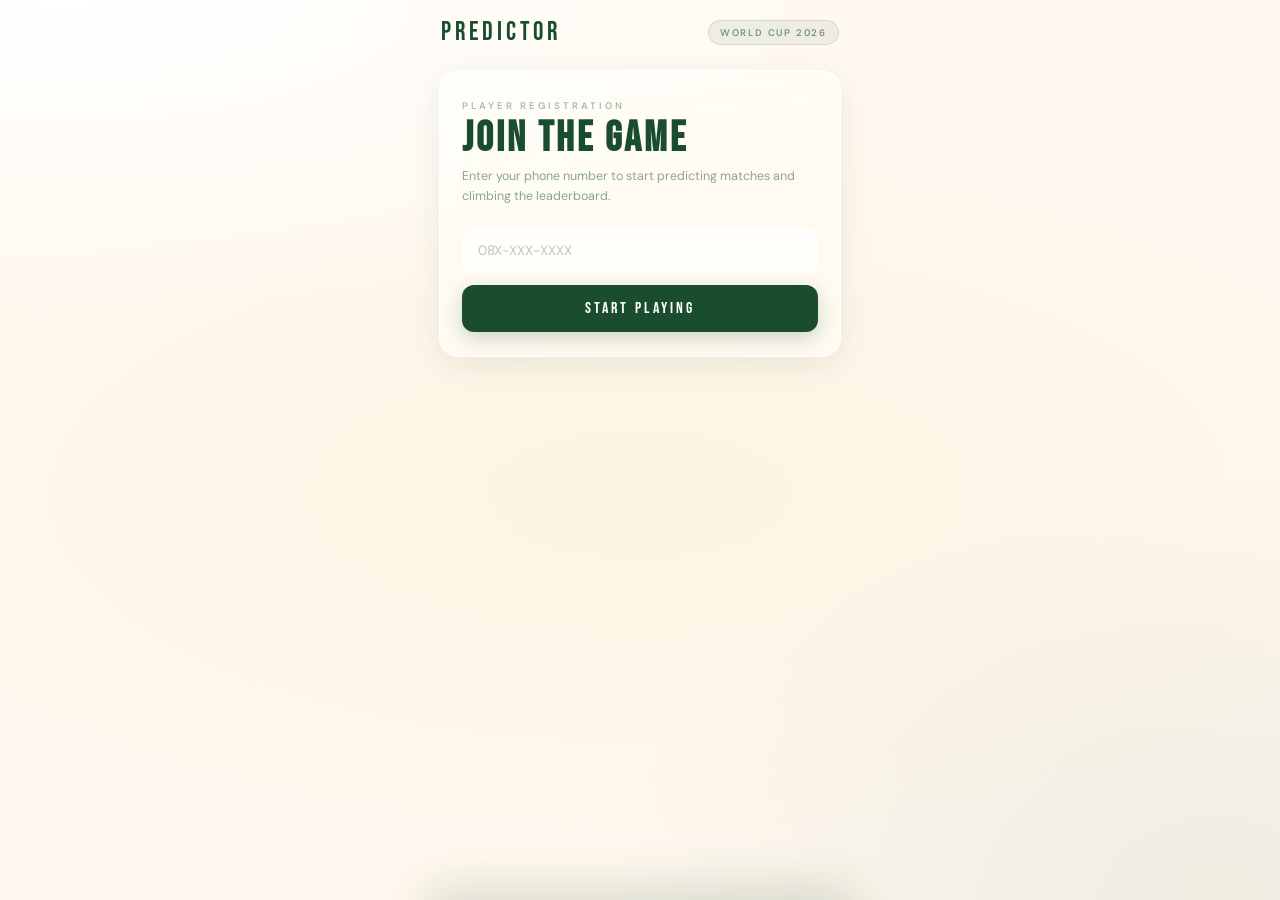
==== commit 23332448: "Update index.html" ====
--- a/index.html
+++ b/index.html
@@ -12,13 +12,13 @@
 <body>
 <div id="app">
 
-  <!-- ── LOADING ─────────────────────────── -->
+  <!-- LOADING -->
   <div id="loading-screen" class="screen active">
     <div class="load-ball">⚽</div>
     <p class="load-text">Loading</p>
   </div>
 
-  <!-- ── AUTH ───────────────────────────── -->
+  <!-- AUTH -->
   <div id="auth-screen" class="screen">
     <div class="app-header">
       <span class="header-wordmark">Predictor</span>
@@ -33,10 +33,9 @@
     </div>
   </div>
 
-  <!-- ── DASHBOARD ──────────────────────── -->
+  <!-- DASHBOARD -->
   <div id="dashboard-screen" class="screen">
 
-    <!-- Header -->
     <div class="app-header">
       <span class="header-wordmark">Predictor</span>
       <span class="header-tag">World Cup 2026</span>
@@ -66,15 +65,15 @@
         <span class="time-badge" id="next-match-time">Loading…</span>
       </div>
 
-      <p class="vote-hint">Tap a team to predict the winner · costs 100 pts</p>
+      <p class="vote-hint">Tap a team to predict the winner</p>
 
       <div class="teams-grid">
-        <div class="team-btn" onclick="castVote('teamA')">
+        <div class="team-btn" onclick="openVoteSheet('teamA')">
           <div class="team-flag" id="flag-a">🏳️</div>
           <span class="team-name" id="name-a">Team A</span>
         </div>
         <div class="vs-sep">VS</div>
-        <div class="team-btn" onclick="castVote('teamB')">
+        <div class="team-btn" onclick="openVoteSheet('teamB')">
           <div class="team-flag" id="flag-b">🏳️</div>
           <span class="team-name" id="name-b">Team B</span>
         </div>
@@ -103,11 +102,10 @@
         <span class="claim-plus">＋</span>
         <span class="claim-toggle-label">Add Points from Receipt</span>
       </div>
-
       <div id="claim-form">
         <p class="claim-note">100 THB = 1 Point · Staff verifies</p>
-        <input type="number" id="spend-amount"  inputmode="numeric" pattern="[0-9]*" placeholder="Receipt Amount (THB)">
-        <input type="number" id="bill-number"   inputmode="numeric" pattern="[0-9]*" placeholder="Bill / Receipt Number">
+        <input type="number"   id="spend-amount"   inputmode="numeric" pattern="[0-9]*" placeholder="Receipt Amount (THB)">
+        <input type="number"   id="bill-number"    inputmode="numeric" pattern="[0-9]*" placeholder="Bill / Receipt Number">
         <input type="password" id="staff-passcode" inputmode="numeric" pattern="[0-9]*" placeholder="Staff Passcode">
         <button onclick="submitClaim()" id="claim-btn">Authorize Points</button>
         <p id="claim-message"></p>
@@ -117,6 +115,54 @@
   </div><!-- /dashboard -->
 </div><!-- /app -->
 
+<!-- ════════════════════════════════════
+     VOTE BOTTOM SHEET (hidden by default)
+     Revealed only when a team flag is tapped
+     ════════════════════════════════════ -->
+<div id="vote-overlay" onclick="closeVoteSheet()"></div>
+
+<div id="vote-sheet">
+  <div class="sheet-handle"></div>
+
+  <!-- Selected team display -->
+  <div class="sheet-vs">
+    <span class="sheet-flag-big" id="sheet-flag">🏳️</span>
+    <span class="sheet-team-name" id="sheet-team-name">Team</span>
+  </div>
+  <p class="sheet-eyebrow">Predict this team wins</p>
+
+  <div class="sheet-divider"></div>
+
+  <!-- Stepper -->
+  <p class="stepper-label">Points to Redeem</p>
+  <div class="stepper-row">
+    <button class="step-btn" onclick="adjustPoints(-100)">−</button>
+    <div class="step-display">
+      <span class="step-number" id="step-number">100</span>
+      <span class="step-unit">pts</span>
+    </div>
+    <button class="step-btn" onclick="adjustPoints(+100)">＋</button>
+  </div>
+
+  <!-- Quick amounts -->
+  <div class="quick-row">
+    <span class="quick-pill" onclick="setPoints(100)">100</span>
+    <span class="quick-pill" onclick="setPoints(500)">500</span>
+    <span class="quick-pill" onclick="setPoints(1000)">1,000</span>
+    <span class="quick-pill" onclick="setPoints(2500)">2,500</span>
+    <span class="quick-pill" onclick="setPoints(5000)">5,000</span>
+  </div>
+
+  <!-- Balance -->
+  <p class="balance-line">
+    Your balance: <strong id="sheet-balance">0 pts</strong>
+  </p>
+
+  <!-- Confirm -->
+  <button id="vote-confirm-btn" onclick="confirmVote()">Confirm Prediction</button>
+  <span class="sheet-cancel" onclick="closeVoteSheet()">Cancel</span>
+</div>
+
 <script charset="utf-8" src="https://static.line-scdn.net/liff/edge/2/sdk.js"></script>
 <script src="app.js"></script>
 </body>
--- a/style.css
+++ b/style.css
@@ -1,9 +1,7 @@
-@import url('https://fonts.googleapis.com/css2?family=Bebas+Neue&family=DM+Sans:ital,wght@0,300;0,400;0,500;0,600;1,400&display=swap');
-
-/* ─── RESET ─────────────────────────────────────────── */
+@import url('https://fonts.googleapis.com/css2?family=Bebas+Neue&family=DM+Sans:wght@300;400;500;600&display=swap');
+
 *, *::before, *::after { box-sizing: border-box; margin: 0; padding: 0; }
 
-/* ─── ROOT TOKENS ───────────────────────────────────── */
 :root {
   --cream:        #FFF8EE;
   --green:        #1A4D2E;
@@ -11,19 +9,16 @@
   --gold:         #E8A020;
   --glass:        rgba(255,255,255,0.52);
   --glass-border: rgba(255,255,255,0.78);
-  --glass-shadow: 0 8px 32px rgba(26,77,46,0.09),
-                  0 1px 0   rgba(255,255,255,0.92) inset;
+  --glass-shadow: 0 8px 32px rgba(26,77,46,0.09), 0 1px 0 rgba(255,255,255,0.92) inset;
   --blur:         blur(22px) saturate(190%);
   --radius:       20px;
 }
 
-/* ─── BASE ──────────────────────────────────────────── */
 html {
   background: var(--cream);
-  /* Layered mesh: white top-left burst + green bottom-right + gold centre */
   background-image:
-    radial-gradient(ellipse 130% 65% at 5%   0%,  #ffffff          0%, transparent 55%),
-    radial-gradient(ellipse  80% 80% at 95% 100%,  rgba(26,77,46,.07) 0%, transparent 60%),
+    radial-gradient(ellipse 130% 65% at 5%   0%,   #ffffff              0%, transparent 55%),
+    radial-gradient(ellipse  80% 80% at 95% 100%,  rgba(26,77,46,.07)   0%, transparent 60%),
     radial-gradient(ellipse 100% 60% at 50%  55%,  rgba(232,160,32,.05) 0%, transparent 65%);
   background-attachment: fixed;
   min-height: 100%;
@@ -39,25 +34,19 @@
   align-items: flex-start;
 }
 
-/* ─── APP WRAPPER ───────────────────────────────────── */
 #app {
   width: 100%;
   max-width: 430px;
   padding: 0 14px 52px;
 }
 
-/* ─── SCREEN ────────────────────────────────────────── */
 .screen { display: none; width: 100%; flex-direction: column; align-items: center; }
-.screen.active {
-  display: flex;
-  animation: fadeUp .48s cubic-bezier(.22,1,.36,1) both;
-}
+.screen.active { display: flex; animation: fadeUp .48s cubic-bezier(.22,1,.36,1) both; }
 @keyframes fadeUp {
   from { opacity: 0; transform: translateY(16px); }
   to   { opacity: 1; transform: translateY(0); }
 }
 
-/* ─── GLASS CARD ────────────────────────────────────── */
 .card {
   width: 100%;
   background: var(--glass);
@@ -70,7 +59,7 @@
   margin-bottom: 13px;
 }
 
-/* ─── PAGE HEADER ───────────────────────────────────── */
+/* ── HEADER ── */
 .app-header {
   width: 100%;
   display: flex;
@@ -78,7 +67,6 @@
   justify-content: space-between;
   padding: 20px 2px 14px;
 }
-
 .header-wordmark {
   font-family: 'Bebas Neue', sans-serif;
   font-size: 1.6rem;
@@ -86,7 +74,6 @@
   color: var(--green);
   line-height: 1;
 }
-
 .header-tag {
   font-size: 0.6rem;
   font-weight: 600;
@@ -99,13 +86,8 @@
   border-radius: 30px;
 }
 
-/* ─── PLAYER STAT CARD ──────────────────────────────── */
-.stat-card {
-  display: flex;
-  align-items: stretch;
-  min-height: 108px;
-}
-
+/* ── STAT CARD ── */
+.stat-card { display: flex; align-items: stretch; min-height: 108px; }
 .rank-col {
   background: linear-gradient(155deg, var(--gold) 0%, #BF7A0C 100%);
   min-width: 88px;
@@ -116,340 +98,327 @@
   padding: 18px 12px;
   gap: 3px;
 }
-
-.rank-eyebrow {
-  font-size: 0.52rem;
-  font-weight: 600;
+.rank-eyebrow { font-size: .52rem; font-weight: 600; letter-spacing: 2px; text-transform: uppercase; color: rgba(255,255,255,.65); }
+.rank-value   { font-family: 'Bebas Neue', sans-serif; font-size: 1.25rem; letter-spacing: 1.5px; color: #fff; line-height: 1; text-align: center; }
+.data-col     { flex: 1; padding: 18px 18px; display: flex; flex-direction: column; justify-content: center; gap: 7px; }
+.pts-row      { display: flex; align-items: baseline; gap: 6px; }
+.pts-big      { font-family: 'Bebas Neue', sans-serif; font-size: 2.8rem; color: var(--green); line-height: 1; letter-spacing: 1px; }
+.pts-unit     { font-size: .65rem; font-weight: 600; letter-spacing: 2.5px; text-transform: uppercase; color: rgba(26,77,46,.38); }
+.streak-chip  {
+  display: inline-flex; align-items: center; gap: 4px;
+  background: rgba(232,160,32,.11); border: 1px solid rgba(232,160,32,.28);
+  border-radius: 30px; padding: 3px 10px 3px 7px;
+  font-size: .68rem; font-weight: 600; letter-spacing: 1.2px; text-transform: uppercase;
+  color: var(--gold); width: fit-content;
+}
+
+/* ── MATCH CARD ── */
+.match-card   { padding: 18px 18px 16px; }
+.match-row-top { display: flex; justify-content: space-between; align-items: center; margin-bottom: 15px; }
+.section-label { font-size: .62rem; font-weight: 600; letter-spacing: 2.5px; text-transform: uppercase; color: rgba(26,77,46,.38); }
+.time-badge    {
+  font-size: .68rem; font-weight: 600; letter-spacing: .8px; color: var(--gold);
+  background: rgba(232,160,32,.1); border: 1px solid rgba(232,160,32,.22);
+  padding: 4px 10px; border-radius: 20px;
+}
+.vote-hint     { font-size: .7rem; font-weight: 500; color: rgba(26,77,46,.42); text-align: center; margin-bottom: 15px; }
+
+.teams-grid {
+  display: grid;
+  grid-template-columns: 1fr 44px 1fr;
+  align-items: center;
+  gap: 6px;
+}
+.team-btn {
+  display: flex; flex-direction: column; align-items: center; gap: 9px;
+  background: rgba(255,255,255,.6); border: 1.5px solid rgba(255,255,255,.88);
+  border-radius: 15px; padding: 18px 6px 15px;
+  cursor: pointer; -webkit-tap-highlight-color: transparent;
+  transition: all .18s cubic-bezier(.22,1,.36,1); user-select: none;
+}
+.team-btn:active {
+  background: rgba(232,160,32,.1); border-color: var(--gold);
+  transform: scale(0.955); box-shadow: 0 0 22px rgba(232,160,32,.18);
+}
+.team-flag { font-size: 2.6rem; line-height: 1; filter: drop-shadow(0 3px 7px rgba(0,0,0,.14)); }
+.team-name { font-family: 'Bebas Neue', sans-serif; font-size: 1rem; letter-spacing: 1.5px; color: var(--green); text-align: center; line-height: 1.1; }
+.vs-sep    { font-family: 'Bebas Neue', sans-serif; font-size: 1.3rem; letter-spacing: 1px; color: var(--gold); opacity: .55; text-align: center; }
+
+.countdown-row { text-align: center; margin-top: 15px; padding-top: 14px; border-top: 1px solid rgba(26,77,46,.07); }
+#countdown-timer { font-family: 'Bebas Neue', sans-serif; font-size: 1.75rem; letter-spacing: 4px; color: var(--green-mid); line-height: 1; }
+.countdown-sub   { font-size: .58rem; font-weight: 600; letter-spacing: 2.5px; text-transform: uppercase; color: rgba(26,77,46,.3); margin-top: 4px; }
+
+/* ── LEADERBOARD ── */
+.lb-card   { padding: 18px 18px 12px; }
+.lb-header { display: flex; justify-content: space-between; align-items: center; margin-bottom: 13px; padding-bottom: 12px; border-bottom: 1px solid rgba(26,77,46,.07); }
+.lb-title  { font-family: 'Bebas Neue', sans-serif; font-size: 1.1rem; letter-spacing: 3px; color: var(--green); }
+.lb-row    { display: flex; align-items: center; justify-content: space-between; padding: 9px 0; border-bottom: 1px solid rgba(26,77,46,.05); }
+.lb-row:last-child { border-bottom: none; padding-bottom: 0; }
+.lb-left   { display: flex; align-items: center; gap: 10px; }
+.lb-pos    { font-family: 'Bebas Neue', sans-serif; font-size: 1rem; width: 20px; text-align: center; line-height: 1; }
+.lb-avatar { width: 30px; height: 30px; border-radius: 50%; border: 2px solid rgba(255,255,255,.9); box-shadow: 0 2px 8px rgba(0,0,0,.1); object-fit: cover; }
+.lb-name   { font-size: .82rem; font-weight: 600; color: var(--green); }
+.lb-score  { font-size: .72rem; font-weight: 500; color: rgba(26,77,46,.5); letter-spacing: .3px; }
+
+/* ── CLAIM CARD ── */
+.claim-card    { padding: 16px 18px; }
+.claim-toggle  { display: flex; align-items: center; justify-content: center; gap: 7px; cursor: pointer; -webkit-tap-highlight-color: transparent; }
+.claim-toggle-label { font-size: .68rem; font-weight: 700; letter-spacing: 2.5px; text-transform: uppercase; color: var(--gold); }
+.claim-plus    { font-size: 1rem; color: var(--gold); opacity: .7; line-height: 1; }
+#claim-form    { display: none; padding-top: 15px; margin-top: 15px; border-top: 1px solid rgba(26,77,46,.08); }
+.claim-note    { text-align: center; font-size: .7rem; color: rgba(26,77,46,.4); font-weight: 500; margin-bottom: 12px; line-height: 1.5; }
+
+/* ── INPUTS ── */
+input {
+  width: 100%; background: rgba(255,255,255,.68); border: 1.5px solid rgba(255,255,255,.9);
+  border-radius: 12px; padding: 13px 15px;
+  font-family: 'DM Sans', sans-serif; font-size: .85rem; color: var(--green);
+  outline: none; margin-bottom: 8px; transition: all .2s; -webkit-appearance: none;
+}
+input::placeholder { color: rgba(26,77,46,.3); }
+input:focus { border-color: rgba(232,160,32,.5); background: #fff; box-shadow: 0 0 0 3px rgba(232,160,32,.08); }
+
+/* ── BUTTON ── */
+button {
+  width: 100%; background: var(--green); color: #fff; border: none;
+  border-radius: 12px; padding: 14px;
+  font-family: 'Bebas Neue', sans-serif; font-size: 1rem; letter-spacing: 3px;
+  cursor: pointer; margin-top: 4px; box-shadow: 0 6px 20px rgba(26,77,46,.22);
+  transition: all .15s; -webkit-tap-highlight-color: transparent;
+}
+button:active { background: var(--gold); color: #fff; transform: scale(.98); }
+
+/* ── AUTH ── */
+.auth-card     { padding: 28px 22px 24px; margin-top: 10px; }
+.auth-eyebrow  { font-size: .6rem; font-weight: 600; letter-spacing: 3px; text-transform: uppercase; color: rgba(26,77,46,.38); margin-bottom: 6px; }
+.auth-headline { font-family: 'Bebas Neue', sans-serif; font-size: 2.6rem; letter-spacing: 3px; color: var(--green); line-height: 1; margin-bottom: 8px; }
+.auth-sub      { font-size: .78rem; color: rgba(26,77,46,.5); line-height: 1.55; margin-bottom: 22px; }
+
+/* ── LOADING ── */
+#loading-screen { min-height: 86vh; justify-content: center !important; gap: 16px; }
+.load-ball { font-size: 2.4rem; animation: spin 1.5s linear infinite; }
+@keyframes spin { to { transform: rotate(360deg); } }
+.load-text { font-family: 'Bebas Neue', sans-serif; font-size: .9rem; letter-spacing: 5px; color: rgba(26,77,46,.4); }
+
+#claim-message { font-size: .78rem; text-align: center; margin-top: 10px; display: none; }
+
+::-webkit-scrollbar { width: 4px; }
+::-webkit-scrollbar-track { background: transparent; }
+::-webkit-scrollbar-thumb { background: rgba(26,77,46,.15); border-radius: 2px; }
+
+
+/* ════════════════════════════════════════
+   VOTE MODAL — hidden bottom sheet
+   Appears only when a team flag is tapped
+   ════════════════════════════════════════ */
+
+/* Backdrop */
+#vote-overlay {
+  position: fixed;
+  inset: 0;
+  background: rgba(10, 30, 16, 0.45);
+  backdrop-filter: blur(6px);
+  -webkit-backdrop-filter: blur(6px);
+  z-index: 100;
+  opacity: 0;
+  pointer-events: none;
+  transition: opacity .28s ease;
+}
+#vote-overlay.open {
+  opacity: 1;
+  pointer-events: all;
+}
+
+/* Sheet */
+#vote-sheet {
+  position: fixed;
+  bottom: 0; left: 50%;
+  transform: translateX(-50%) translateY(100%);
+  width: 100%;
+  max-width: 430px;
+  background: rgba(255,255,255,0.82);
+  backdrop-filter: blur(30px) saturate(200%);
+  -webkit-backdrop-filter: blur(30px) saturate(200%);
+  border: 1px solid rgba(255,255,255,0.9);
+  border-radius: 24px 24px 0 0;
+  box-shadow: 0 -12px 48px rgba(26,77,46,0.16);
+  z-index: 101;
+  padding: 0 22px 40px;
+  transition: transform .34s cubic-bezier(.32,1.1,.42,1);
+}
+#vote-sheet.open {
+  transform: translateX(-50%) translateY(0);
+}
+
+/* Handle */
+.sheet-handle {
+  width: 38px; height: 4px;
+  background: rgba(26,77,46,.18);
+  border-radius: 2px;
+  margin: 14px auto 20px;
+}
+
+/* Sheet header */
+.sheet-vs {
+  display: flex;
+  align-items: center;
+  justify-content: center;
+  gap: 14px;
+  margin-bottom: 6px;
+}
+.sheet-flag-big { font-size: 3rem; filter: drop-shadow(0 4px 10px rgba(0,0,0,.15)); }
+.sheet-team-name {
+  font-family: 'Bebas Neue', sans-serif;
+  font-size: 1.5rem;
   letter-spacing: 2px;
-  text-transform: uppercase;
-  color: rgba(255,255,255,.65);
-}
-
-.rank-value {
-  font-family: 'Bebas Neue', sans-serif;
-  font-size: 1.25rem;
-  letter-spacing: 1.5px;
-  color: #fff;
-  line-height: 1;
-  text-align: center;
-}
-
-.data-col {
-  flex: 1;
-  padding: 18px 18px;
-  display: flex;
-  flex-direction: column;
-  justify-content: center;
-  gap: 7px;
-}
-
-.pts-row {
-  display: flex;
-  align-items: baseline;
-  gap: 6px;
-}
-
-.pts-big {
-  font-family: 'Bebas Neue', sans-serif;
-  font-size: 2.8rem;
   color: var(--green);
   line-height: 1;
-  letter-spacing: 1px;
-}
-
-.pts-unit {
-  font-size: 0.65rem;
+}
+.sheet-eyebrow {
+  text-align: center;
+  font-size: .6rem;
   font-weight: 600;
   letter-spacing: 2.5px;
   text-transform: uppercase;
   color: rgba(26,77,46,.38);
-}
-
-.streak-chip {
-  display: inline-flex;
-  align-items: center;
-  gap: 4px;
-  background: rgba(232,160,32,.11);
-  border: 1px solid rgba(232,160,32,.28);
-  border-radius: 30px;
-  padding: 3px 10px 3px 7px;
-  font-size: 0.68rem;
-  font-weight: 600;
-  letter-spacing: 1.2px;
-  text-transform: uppercase;
-  color: var(--gold);
-  width: fit-content;
-}
-
-/* ─── MATCH CARD ────────────────────────────────────── */
-.match-card { padding: 18px 18px 16px; }
-
-.match-row-top {
-  display: flex;
-  justify-content: space-between;
-  align-items: center;
-  margin-bottom: 15px;
-}
-
-.section-label {
-  font-size: 0.62rem;
+  margin-bottom: 22px;
+}
+
+/* Divider */
+.sheet-divider {
+  height: 1px;
+  background: rgba(26,77,46,.08);
+  margin-bottom: 22px;
+}
+
+/* Points stepper */
+.stepper-label {
+  font-size: .62rem;
   font-weight: 600;
   letter-spacing: 2.5px;
   text-transform: uppercase;
   color: rgba(26,77,46,.38);
-}
-
-.time-badge {
-  font-size: 0.68rem;
-  font-weight: 600;
-  letter-spacing: 0.8px;
-  color: var(--gold);
-  background: rgba(232,160,32,.1);
-  border: 1px solid rgba(232,160,32,.22);
-  padding: 4px 10px;
-  border-radius: 20px;
-}
-
-.vote-hint {
-  font-size: 0.7rem;
-  font-weight: 500;
-  color: rgba(26,77,46,.42);
+  margin-bottom: 12px;
   text-align: center;
-  margin-bottom: 15px;
-}
-
-/* Team grid */
-.teams-grid {
-  display: grid;
-  grid-template-columns: 1fr 44px 1fr;
-  align-items: center;
-  gap: 6px;
-}
-
-.team-btn {
+}
+
+.stepper-row {
+  display: flex;
+  align-items: center;
+  justify-content: center;
+  gap: 16px;
+  margin-bottom: 8px;
+}
+
+.step-btn {
+  width: 44px; height: 44px;
+  border-radius: 50%;
+  background: rgba(26,77,46,.07);
+  border: 1.5px solid rgba(26,77,46,.12);
+  color: var(--green);
+  font-size: 1.4rem;
+  font-family: 'DM Sans', sans-serif;
+  font-weight: 300;
+  display: flex; align-items: center; justify-content: center;
+  cursor: pointer;
+  margin-top: 0;
+  box-shadow: none;
+  padding: 0;
+  transition: all .15s;
+  line-height: 1;
+  -webkit-tap-highlight-color: transparent;
+}
+.step-btn:active { background: rgba(232,160,32,.15); border-color: var(--gold); transform: scale(.93); }
+
+.step-display {
   display: flex;
   flex-direction: column;
   align-items: center;
-  gap: 9px;
-  background: rgba(255,255,255,.6);
-  border: 1.5px solid rgba(255,255,255,.88);
-  border-radius: 15px;
-  padding: 18px 6px 15px;
-  cursor: pointer;
-  -webkit-tap-highlight-color: transparent;
-  transition: all .18s cubic-bezier(.22,1,.36,1);
-  user-select: none;
-}
-
-.team-btn:active {
-  background: rgba(232,160,32,.1);
-  border-color: var(--gold);
-  transform: scale(0.955);
-  box-shadow: 0 0 22px rgba(232,160,32,.18);
-}
-
-.team-flag { font-size: 2.6rem; line-height: 1; filter: drop-shadow(0 3px 7px rgba(0,0,0,.14)); }
-
-.team-name {
+  min-width: 110px;
+}
+.step-number {
   font-family: 'Bebas Neue', sans-serif;
-  font-size: 1rem;
-  letter-spacing: 1.5px;
+  font-size: 3rem;
+  letter-spacing: 2px;
   color: var(--green);
-  text-align: center;
-  line-height: 1.1;
-}
-
-.vs-sep {
-  font-family: 'Bebas Neue', sans-serif;
-  font-size: 1.3rem;
-  letter-spacing: 1px;
-  color: var(--gold);
-  opacity: .55;
-  text-align: center;
-}
-
-.countdown-row {
-  text-align: center;
-  margin-top: 15px;
-  padding-top: 14px;
-  border-top: 1px solid rgba(26,77,46,.07);
-}
-
-#countdown-timer {
-  font-family: 'Bebas Neue', sans-serif;
-  font-size: 1.75rem;
-  letter-spacing: 4px;
-  color: var(--green-mid);
   line-height: 1;
 }
-
-.countdown-sub {
-  font-size: 0.58rem;
+.step-unit {
+  font-size: .6rem;
   font-weight: 600;
   letter-spacing: 2.5px;
   text-transform: uppercase;
-  color: rgba(26,77,46,.3);
-  margin-top: 4px;
-}
-
-/* ─── LEADERBOARD ───────────────────────────────────── */
-.lb-card { padding: 18px 18px 12px; }
-
-.lb-header {
-  display: flex;
-  justify-content: space-between;
-  align-items: center;
-  margin-bottom: 13px;
-  padding-bottom: 12px;
-  border-bottom: 1px solid rgba(26,77,46,.07);
-}
-
-.lb-title {
-  font-family: 'Bebas Neue', sans-serif;
-  font-size: 1.1rem;
-  letter-spacing: 3px;
-  color: var(--green);
-}
-
-.lb-row {
-  display: flex;
-  align-items: center;
-  justify-content: space-between;
-  padding: 9px 0;
-  border-bottom: 1px solid rgba(26,77,46,.05);
-}
-.lb-row:last-child { border-bottom: none; padding-bottom: 0; }
-
-.lb-left  { display: flex; align-items: center; gap: 10px; }
-
-.lb-pos {
-  font-family: 'Bebas Neue', sans-serif;
-  font-size: 1rem;
-  width: 20px;
-  text-align: center;
-  line-height: 1;
-}
-
-.lb-avatar {
-  width: 30px; height: 30px;
-  border-radius: 50%;
-  border: 2px solid rgba(255,255,255,.9);
-  box-shadow: 0 2px 8px rgba(0,0,0,.1);
-  object-fit: cover;
-}
-
-.lb-name  { font-size: .82rem; font-weight: 600; color: var(--green); }
-.lb-score { font-size: .7rem; font-weight: 500; color: rgba(26,77,46,.48); letter-spacing: .4px; }
-
-/* ─── CLAIM CARD ────────────────────────────────────── */
-.claim-card { padding: 16px 18px; }
-
-.claim-toggle {
-  display: flex;
-  align-items: center;
+  color: rgba(26,77,46,.35);
+  margin-top: 2px;
+}
+
+/* Quick-amount pills */
+.quick-row {
+  display: flex;
   justify-content: center;
-  gap: 7px;
+  gap: 8px;
+  margin: 14px 0 22px;
+  flex-wrap: wrap;
+}
+.quick-pill {
+  font-size: .7rem;
+  font-weight: 600;
+  letter-spacing: 1px;
+  color: var(--green-mid);
+  background: rgba(26,77,46,.06);
+  border: 1px solid rgba(26,77,46,.12);
+  padding: 5px 14px;
+  border-radius: 20px;
   cursor: pointer;
+  transition: all .15s;
   -webkit-tap-highlight-color: transparent;
 }
-
-.claim-toggle-label {
-  font-size: 0.68rem;
-  font-weight: 700;
-  letter-spacing: 2.5px;
-  text-transform: uppercase;
+.quick-pill.active,
+.quick-pill:active {
+  background: rgba(232,160,32,.15);
+  border-color: var(--gold);
   color: var(--gold);
 }
 
-.claim-plus {
-  font-size: 1rem;
-  color: var(--gold);
-  opacity: .7;
-  line-height: 1;
-}
-
-#claim-form {
-  display: none;
-  padding-top: 15px;
-  margin-top: 15px;
-  border-top: 1px solid rgba(26,77,46,.08);
-}
-
-.claim-note {
+/* Balance line */
+.balance-line {
   text-align: center;
   font-size: .7rem;
   color: rgba(26,77,46,.4);
   font-weight: 500;
-  margin-bottom: 12px;
-  line-height: 1.5;
-}
-
-/* ─── INPUTS ────────────────────────────────────────── */
-input {
-  width: 100%;
-  background: rgba(255,255,255,.68);
-  border: 1.5px solid rgba(255,255,255,.9);
-  border-radius: 12px;
-  padding: 13px 15px;
-  font-family: 'DM Sans', sans-serif;
-  font-size: .85rem;
-  color: var(--green);
-  outline: none;
-  margin-bottom: 8px;
-  transition: all .2s;
-  -webkit-appearance: none;
-}
-input::placeholder { color: rgba(26,77,46,.3); }
-input:focus {
-  border-color: rgba(232,160,32,.5);
-  background: #fff;
-  box-shadow: 0 0 0 3px rgba(232,160,32,.08);
-}
-
-/* ─── BUTTON ────────────────────────────────────────── */
-button {
-  width: 100%;
+  margin-bottom: 16px;
+}
+.balance-line strong { color: var(--green-mid); font-weight: 600; }
+
+/* Confirm button */
+#vote-confirm-btn {
   background: var(--green);
   color: #fff;
   border: none;
-  border-radius: 12px;
-  padding: 14px;
+  border-radius: 14px;
+  padding: 15px;
+  width: 100%;
   font-family: 'Bebas Neue', sans-serif;
-  font-size: 1rem;
+  font-size: 1.1rem;
   letter-spacing: 3px;
   cursor: pointer;
-  margin-top: 4px;
-  box-shadow: 0 6px 20px rgba(26,77,46,.22);
+  box-shadow: 0 6px 22px rgba(26,77,46,.22);
   transition: all .15s;
+  margin-top: 0;
   -webkit-tap-highlight-color: transparent;
 }
-button:active { background: var(--gold); color: #fff; transform: scale(.98); }
-
-/* ─── AUTH ──────────────────────────────────────────── */
-.auth-card { padding: 28px 22px 24px; margin-top: 10px; }
-.auth-eyebrow { font-size: .6rem; font-weight: 600; letter-spacing: 3px; text-transform: uppercase; color: rgba(26,77,46,.38); margin-bottom: 6px; }
-.auth-headline { font-family: 'Bebas Neue', sans-serif; font-size: 2.6rem; letter-spacing: 3px; color: var(--green); line-height: 1; margin-bottom: 8px; }
-.auth-sub { font-size: .78rem; color: rgba(26,77,46,.5); line-height: 1.55; margin-bottom: 22px; }
-
-/* ─── LOADING ───────────────────────────────────────── */
-#loading-screen {
-  min-height: 86vh;
-  justify-content: center !important;
-  gap: 16px;
-}
-.load-ball { font-size: 2.4rem; animation: spin 1.5s linear infinite; }
-@keyframes spin { to { transform: rotate(360deg); } }
-.load-text {
-  font-family: 'Bebas Neue', sans-serif;
-  font-size: .9rem;
-  letter-spacing: 5px;
-  color: rgba(26,77,46,.4);
-}
-
-/* ─── SCROLLBAR ─────────────────────────────────────── */
-::-webkit-scrollbar { width: 4px; }
-::-webkit-scrollbar-track { background: transparent; }
-::-webkit-scrollbar-thumb { background: rgba(26,77,46,.15); border-radius: 2px; }
-
-/* ─── CLAIM MESSAGE ─────────────────────────────────── */
-#claim-message { font-size: .78rem; text-align: center; margin-top: 10px; display: none; }
+#vote-confirm-btn:active { background: var(--gold); transform: scale(.98); }
+#vote-confirm-btn:disabled { background: rgba(26,77,46,.2); box-shadow: none; cursor: not-allowed; }
+
+.sheet-cancel {
+  display: block;
+  text-align: center;
+  margin-top: 12px;
+  font-size: .72rem;
+  font-weight: 600;
+  letter-spacing: 1.5px;
+  text-transform: uppercase;
+  color: rgba(26,77,46,.35);
+  cursor: pointer;
+  -webkit-tap-highlight-color: transparent;
+}
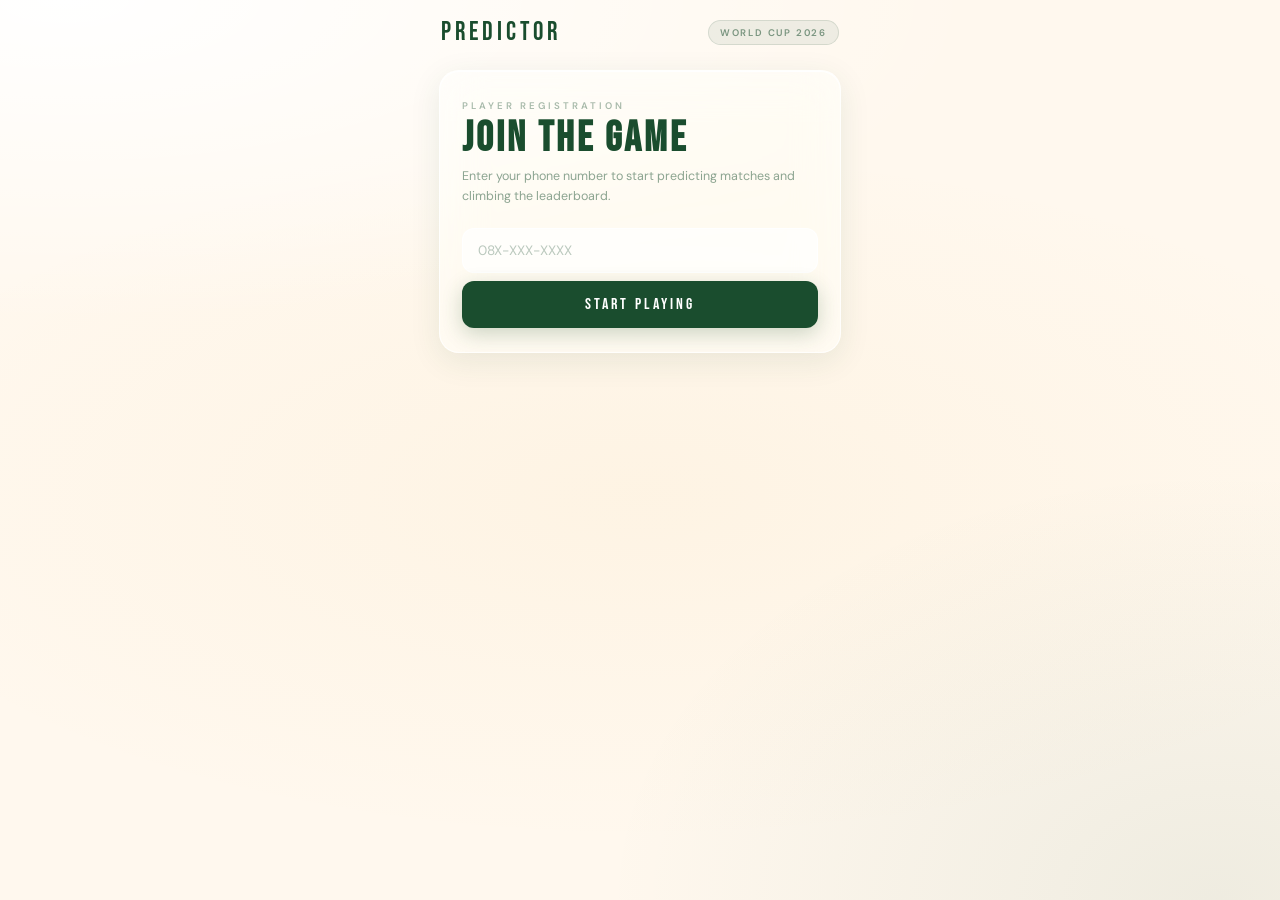
==== commit 222475d4: "Update index.html" ====
--- a/index.html
+++ b/index.html
@@ -10,160 +10,160 @@
   <link rel="stylesheet" href="style.css">
 </head>
 <body>
-<div id="app">
 
-  <!-- LOADING -->
-  <div id="loading-screen" class="screen active">
-    <div class="load-ball">⚽</div>
-    <p class="load-text">Loading</p>
-  </div>
+  <!-- ═══════════════════════════════════
+       MAIN APP
+       ═══════════════════════════════════ -->
+  <div id="app">
 
-  <!-- AUTH -->
-  <div id="auth-screen" class="screen">
-    <div class="app-header">
-      <span class="header-wordmark">Predictor</span>
-      <span class="header-tag">World Cup 2026</span>
-    </div>
-    <div class="card auth-card">
-      <p class="auth-eyebrow">Player Registration</p>
-      <h1 class="auth-headline">Join the Game</h1>
-      <p class="auth-sub">Enter your phone number to start predicting matches and climbing the leaderboard.</p>
-      <input type="tel" id="phone-input" inputmode="numeric" pattern="[0-9]*" placeholder="08X-XXX-XXXX">
-      <button onclick="verifyPhone()">Start Playing</button>
-    </div>
-  </div>
-
-  <!-- DASHBOARD -->
-  <div id="dashboard-screen" class="screen">
-
-    <div class="app-header">
-      <span class="header-wordmark">Predictor</span>
-      <span class="header-tag">World Cup 2026</span>
+    <!-- LOADING -->
+    <div id="loading-screen" class="screen active">
+      <span class="load-ball">⚽</span>
+      <p class="load-text">Loading</p>
     </div>
 
-    <!-- Player stat card -->
-    <div class="card stat-card">
-      <div class="rank-col">
-        <span class="rank-eyebrow">Rank</span>
-        <span class="rank-value" id="user-rank">—</span>
+    <!-- AUTH -->
+    <div id="auth-screen" class="screen">
+      <div class="app-header">
+        <span class="header-wordmark">Predictor</span>
+        <span class="header-tag">World Cup 2026</span>
       </div>
-      <div class="data-col">
-        <div class="pts-row">
-          <span class="pts-big" id="user-footballs">0</span>
-          <span class="pts-unit">Points</span>
-        </div>
-        <div class="streak-chip">
-          🔥 <span id="user-streak">0</span>&nbsp;Win Streak
-        </div>
+      <div class="card auth-card">
+        <p class="auth-eyebrow">Player Registration</p>
+        <h1 class="auth-headline">Join the Game</h1>
+        <p class="auth-sub">Enter your phone number to start predicting matches and climbing the leaderboard.</p>
+        <input type="tel" id="phone-input" inputmode="numeric" pattern="[0-9]*" placeholder="08X-XXX-XXXX">
+        <button onclick="verifyPhone()">Start Playing</button>
       </div>
     </div>
 
-    <!-- Match prediction card -->
-    <div class="card match-card">
-      <div class="match-row-top">
-        <span class="section-label">⚽ Upcoming Match</span>
-        <span class="time-badge" id="next-match-time">Loading…</span>
+    <!-- DASHBOARD -->
+    <div id="dashboard-screen" class="screen">
+
+      <div class="app-header">
+        <span class="header-wordmark">Predictor</span>
+        <span class="header-tag">World Cup 2026</span>
       </div>
 
-      <p class="vote-hint">Tap a team to predict the winner</p>
-
-      <div class="teams-grid">
-        <div class="team-btn" onclick="openVoteSheet('teamA')">
-          <div class="team-flag" id="flag-a">🏳️</div>
-          <span class="team-name" id="name-a">Team A</span>
+      <!-- Player stats -->
+      <div class="card stat-card">
+        <div class="rank-col">
+          <span class="rank-eyebrow">Rank</span>
+          <span class="rank-value" id="user-rank">—</span>
         </div>
-        <div class="vs-sep">VS</div>
-        <div class="team-btn" onclick="openVoteSheet('teamB')">
-          <div class="team-flag" id="flag-b">🏳️</div>
-          <span class="team-name" id="name-b">Team B</span>
+        <div class="data-col">
+          <div class="pts-row">
+            <span class="pts-big" id="user-footballs">0</span>
+            <span class="pts-unit">Points</span>
+          </div>
+          <div class="streak-chip">🔥 <span id="user-streak">0</span>&nbsp;Win Streak</div>
         </div>
       </div>
 
-      <div class="countdown-row">
-        <div id="countdown-timer">- - : - -</div>
-        <div class="countdown-sub">Kickoff countdown</div>
+      <!-- Match prediction -->
+      <div class="card match-card">
+        <div class="match-row-top">
+          <span class="section-label">⚽ Upcoming Match</span>
+          <span class="time-badge" id="next-match-time">Loading…</span>
+        </div>
+        <p class="vote-hint">Tap a team flag to place your prediction</p>
+        <div class="teams-grid">
+          <div class="team-btn" onclick="openVoteSheet('teamA')">
+            <div class="team-flag" id="flag-a">🏳️</div>
+            <span class="team-name" id="name-a">Team A</span>
+          </div>
+          <div class="vs-sep">VS</div>
+          <div class="team-btn" onclick="openVoteSheet('teamB')">
+            <div class="team-flag" id="flag-b">🏳️</div>
+            <span class="team-name" id="name-b">Team B</span>
+          </div>
+        </div>
+        <div class="countdown-row">
+          <div id="countdown-timer">-- : -- : --</div>
+          <div class="countdown-sub">Kickoff Countdown</div>
+        </div>
       </div>
+
+      <!-- Leaderboard -->
+      <div class="card lb-card">
+        <div class="lb-header">
+          <span class="lb-title">Global Top 5</span>
+          <span>🏆</span>
+        </div>
+        <div id="leaderboard-list">
+          <p style="font-size:.78rem;color:rgba(26,77,46,.4);text-align:center;padding:8px 0;">Loading table…</p>
+        </div>
+      </div>
+
+      <!-- Add points -->
+      <div class="card claim-card">
+        <div class="claim-toggle" onclick="toggleClaimForm()">
+          <span class="claim-plus">＋</span>
+          <span class="claim-toggle-label">Add Points from Receipt</span>
+        </div>
+        <div id="claim-form">
+          <p class="claim-note">100 THB = 1 Point · Staff verifies</p>
+          <input type="number"   id="spend-amount"   inputmode="numeric" pattern="[0-9]*" placeholder="Receipt Amount (THB)">
+          <input type="number"   id="bill-number"    inputmode="numeric" pattern="[0-9]*" placeholder="Bill / Receipt Number">
+          <input type="password" id="staff-passcode" inputmode="numeric" pattern="[0-9]*" placeholder="Staff Passcode">
+          <button onclick="submitClaim()" id="claim-btn">Authorize Points</button>
+          <p id="claim-message"></p>
+        </div>
+      </div>
+
+    </div><!-- /dashboard-screen -->
+  </div><!-- /app -->
+
+
+  <!-- ═══════════════════════════════════════════════
+       VOTE BOTTOM SHEET
+       Lives OUTSIDE #app so body flex / max-width
+       don't clip or affect its fixed positioning.
+       Fully hidden via CSS until JS adds .open
+       ═══════════════════════════════════════════════ -->
+
+  <!-- Backdrop -->
+  <div id="vote-overlay" onclick="closeVoteSheet()"></div>
+
+  <!-- Sheet -->
+  <div id="vote-sheet">
+    <div class="sheet-handle"></div>
+
+    <div class="sheet-team-hero">
+      <span class="sheet-flag-big" id="sheet-flag">🏳️</span>
+      <span class="sheet-team-name" id="sheet-team-name">Team</span>
+    </div>
+    <p class="sheet-eyebrow">Predict this team wins</p>
+
+    <div class="sheet-divider"></div>
+
+    <p class="stepper-label">Points to Redeem</p>
+
+    <div class="stepper-row">
+      <button class="step-btn" onclick="adjustPoints(-100)">−</button>
+      <div class="step-display">
+        <span class="step-number" id="step-number">100</span>
+        <span class="step-unit">pts</span>
+      </div>
+      <button class="step-btn" onclick="adjustPoints(+100)">＋</button>
     </div>
 
-    <!-- Leaderboard -->
-    <div class="card lb-card">
-      <div class="lb-header">
-        <span class="lb-title">Global Top 5</span>
-        <span>🏆</span>
-      </div>
-      <div id="leaderboard-list">
-        <p style="font-size:.78rem;color:rgba(26,77,46,.4);text-align:center;">Loading table…</p>
-      </div>
+    <div class="quick-row">
+      <span class="quick-pill" onclick="setPoints(100)">100</span>
+      <span class="quick-pill" onclick="setPoints(500)">500</span>
+      <span class="quick-pill" onclick="setPoints(1000)">1,000</span>
+      <span class="quick-pill" onclick="setPoints(2500)">2,500</span>
+      <span class="quick-pill" onclick="setPoints(5000)">5,000</span>
     </div>
 
-    <!-- Add points from receipt -->
-    <div class="card claim-card">
-      <div class="claim-toggle" onclick="toggleClaimForm()">
-        <span class="claim-plus">＋</span>
-        <span class="claim-toggle-label">Add Points from Receipt</span>
-      </div>
-      <div id="claim-form">
-        <p class="claim-note">100 THB = 1 Point · Staff verifies</p>
-        <input type="number"   id="spend-amount"   inputmode="numeric" pattern="[0-9]*" placeholder="Receipt Amount (THB)">
-        <input type="number"   id="bill-number"    inputmode="numeric" pattern="[0-9]*" placeholder="Bill / Receipt Number">
-        <input type="password" id="staff-passcode" inputmode="numeric" pattern="[0-9]*" placeholder="Staff Passcode">
-        <button onclick="submitClaim()" id="claim-btn">Authorize Points</button>
-        <p id="claim-message"></p>
-      </div>
-    </div>
+    <p class="balance-line">Balance: <strong id="sheet-balance">0 pts</strong></p>
 
-  </div><!-- /dashboard -->
-</div><!-- /app -->
-
-<!-- ════════════════════════════════════
-     VOTE BOTTOM SHEET (hidden by default)
-     Revealed only when a team flag is tapped
-     ════════════════════════════════════ -->
-<div id="vote-overlay" onclick="closeVoteSheet()"></div>
-
-<div id="vote-sheet">
-  <div class="sheet-handle"></div>
-
-  <!-- Selected team display -->
-  <div class="sheet-vs">
-    <span class="sheet-flag-big" id="sheet-flag">🏳️</span>
-    <span class="sheet-team-name" id="sheet-team-name">Team</span>
-  </div>
-  <p class="sheet-eyebrow">Predict this team wins</p>
-
-  <div class="sheet-divider"></div>
-
-  <!-- Stepper -->
-  <p class="stepper-label">Points to Redeem</p>
-  <div class="stepper-row">
-    <button class="step-btn" onclick="adjustPoints(-100)">−</button>
-    <div class="step-display">
-      <span class="step-number" id="step-number">100</span>
-      <span class="step-unit">pts</span>
-    </div>
-    <button class="step-btn" onclick="adjustPoints(+100)">＋</button>
+    <button id="vote-confirm-btn" onclick="confirmVote()">Confirm Prediction</button>
+    <span class="sheet-cancel" onclick="closeVoteSheet()">Cancel</span>
   </div>
 
-  <!-- Quick amounts -->
-  <div class="quick-row">
-    <span class="quick-pill" onclick="setPoints(100)">100</span>
-    <span class="quick-pill" onclick="setPoints(500)">500</span>
-    <span class="quick-pill" onclick="setPoints(1000)">1,000</span>
-    <span class="quick-pill" onclick="setPoints(2500)">2,500</span>
-    <span class="quick-pill" onclick="setPoints(5000)">5,000</span>
-  </div>
 
-  <!-- Balance -->
-  <p class="balance-line">
-    Your balance: <strong id="sheet-balance">0 pts</strong>
-  </p>
-
-  <!-- Confirm -->
-  <button id="vote-confirm-btn" onclick="confirmVote()">Confirm Prediction</button>
-  <span class="sheet-cancel" onclick="closeVoteSheet()">Cancel</span>
-</div>
-
-<script charset="utf-8" src="https://static.line-scdn.net/liff/edge/2/sdk.js"></script>
-<script src="app.js"></script>
+  <script charset="utf-8" src="https://static.line-scdn.net/liff/edge/2/sdk.js"></script>
+  <script src="app.js"></script>
 </body>
 </html>
--- a/style.css
+++ b/style.css
@@ -14,39 +14,49 @@
   --radius:       20px;
 }
 
+/* ── BASE ── */
+html, body {
+  margin: 0; padding: 0;
+  min-height: 100%;
+  /* NO display:flex on body — it breaks position:fixed in LIFF */
+}
+
 html {
-  background: var(--cream);
+  background-color: var(--cream);
   background-image:
     radial-gradient(ellipse 130% 65% at 5%   0%,   #ffffff              0%, transparent 55%),
     radial-gradient(ellipse  80% 80% at 95% 100%,  rgba(26,77,46,.07)   0%, transparent 60%),
     radial-gradient(ellipse 100% 60% at 50%  55%,  rgba(232,160,32,.05) 0%, transparent 65%);
   background-attachment: fixed;
-  min-height: 100%;
 }
 
 body {
-  min-height: 100vh;
   color: var(--green);
   font-family: 'DM Sans', sans-serif;
   -webkit-font-smoothing: antialiased;
-  display: flex;
-  justify-content: center;
-  align-items: flex-start;
-}
-
+  min-height: 100vh;
+}
+
+/* ── APP SHELL ── */
 #app {
   width: 100%;
   max-width: 430px;
+  margin: 0 auto;
   padding: 0 14px 52px;
 }
 
+/* ── SCREENS ── */
 .screen { display: none; width: 100%; flex-direction: column; align-items: center; }
-.screen.active { display: flex; animation: fadeUp .48s cubic-bezier(.22,1,.36,1) both; }
+.screen.active {
+  display: flex;
+  animation: fadeUp .45s cubic-bezier(.22,1,.36,1) both;
+}
 @keyframes fadeUp {
-  from { opacity: 0; transform: translateY(16px); }
+  from { opacity: 0; transform: translateY(14px); }
   to   { opacity: 1; transform: translateY(0); }
 }
 
+/* ── GLASS CARD ── */
 .card {
   width: 100%;
   background: var(--glass);
@@ -87,41 +97,37 @@
 }
 
 /* ── STAT CARD ── */
-.stat-card { display: flex; align-items: stretch; min-height: 108px; }
+.stat-card   { display: flex; align-items: stretch; min-height: 108px; }
 .rank-col {
   background: linear-gradient(155deg, var(--gold) 0%, #BF7A0C 100%);
   min-width: 88px;
-  display: flex;
-  flex-direction: column;
-  align-items: center;
-  justify-content: center;
-  padding: 18px 12px;
-  gap: 3px;
-}
-.rank-eyebrow { font-size: .52rem; font-weight: 600; letter-spacing: 2px; text-transform: uppercase; color: rgba(255,255,255,.65); }
-.rank-value   { font-family: 'Bebas Neue', sans-serif; font-size: 1.25rem; letter-spacing: 1.5px; color: #fff; line-height: 1; text-align: center; }
-.data-col     { flex: 1; padding: 18px 18px; display: flex; flex-direction: column; justify-content: center; gap: 7px; }
-.pts-row      { display: flex; align-items: baseline; gap: 6px; }
-.pts-big      { font-family: 'Bebas Neue', sans-serif; font-size: 2.8rem; color: var(--green); line-height: 1; letter-spacing: 1px; }
-.pts-unit     { font-size: .65rem; font-weight: 600; letter-spacing: 2.5px; text-transform: uppercase; color: rgba(26,77,46,.38); }
+  display: flex; flex-direction: column; align-items: center; justify-content: center;
+  padding: 18px 12px; gap: 3px;
+}
+.rank-eyebrow { font-size:.52rem; font-weight:600; letter-spacing:2px; text-transform:uppercase; color:rgba(255,255,255,.65); }
+.rank-value   { font-family:'Bebas Neue',sans-serif; font-size:1.25rem; letter-spacing:1.5px; color:#fff; line-height:1; text-align:center; }
+.data-col     { flex:1; padding:18px; display:flex; flex-direction:column; justify-content:center; gap:7px; }
+.pts-row      { display:flex; align-items:baseline; gap:6px; }
+.pts-big      { font-family:'Bebas Neue',sans-serif; font-size:2.8rem; color:var(--green); line-height:1; letter-spacing:1px; }
+.pts-unit     { font-size:.65rem; font-weight:600; letter-spacing:2.5px; text-transform:uppercase; color:rgba(26,77,46,.38); }
 .streak-chip  {
-  display: inline-flex; align-items: center; gap: 4px;
-  background: rgba(232,160,32,.11); border: 1px solid rgba(232,160,32,.28);
-  border-radius: 30px; padding: 3px 10px 3px 7px;
-  font-size: .68rem; font-weight: 600; letter-spacing: 1.2px; text-transform: uppercase;
-  color: var(--gold); width: fit-content;
+  display:inline-flex; align-items:center; gap:4px;
+  background:rgba(232,160,32,.11); border:1px solid rgba(232,160,32,.28);
+  border-radius:30px; padding:3px 10px 3px 7px;
+  font-size:.68rem; font-weight:600; letter-spacing:1.2px; text-transform:uppercase;
+  color:var(--gold); width:fit-content;
 }
 
 /* ── MATCH CARD ── */
-.match-card   { padding: 18px 18px 16px; }
-.match-row-top { display: flex; justify-content: space-between; align-items: center; margin-bottom: 15px; }
-.section-label { font-size: .62rem; font-weight: 600; letter-spacing: 2.5px; text-transform: uppercase; color: rgba(26,77,46,.38); }
-.time-badge    {
-  font-size: .68rem; font-weight: 600; letter-spacing: .8px; color: var(--gold);
-  background: rgba(232,160,32,.1); border: 1px solid rgba(232,160,32,.22);
-  padding: 4px 10px; border-radius: 20px;
-}
-.vote-hint     { font-size: .7rem; font-weight: 500; color: rgba(26,77,46,.42); text-align: center; margin-bottom: 15px; }
+.match-card    { padding: 18px 18px 16px; }
+.match-row-top { display:flex; justify-content:space-between; align-items:center; margin-bottom:15px; }
+.section-label { font-size:.62rem; font-weight:600; letter-spacing:2.5px; text-transform:uppercase; color:rgba(26,77,46,.38); }
+.time-badge {
+  font-size:.68rem; font-weight:600; letter-spacing:.8px; color:var(--gold);
+  background:rgba(232,160,32,.1); border:1px solid rgba(232,160,32,.22);
+  padding:4px 10px; border-radius:20px;
+}
+.vote-hint { font-size:.7rem; font-weight:500; color:rgba(26,77,46,.42); text-align:center; margin-bottom:15px; }
 
 .teams-grid {
   display: grid;
@@ -130,295 +136,270 @@
   gap: 6px;
 }
 .team-btn {
-  display: flex; flex-direction: column; align-items: center; gap: 9px;
-  background: rgba(255,255,255,.6); border: 1.5px solid rgba(255,255,255,.88);
-  border-radius: 15px; padding: 18px 6px 15px;
-  cursor: pointer; -webkit-tap-highlight-color: transparent;
-  transition: all .18s cubic-bezier(.22,1,.36,1); user-select: none;
+  display:flex; flex-direction:column; align-items:center; gap:9px;
+  background:rgba(255,255,255,.6); border:1.5px solid rgba(255,255,255,.88);
+  border-radius:15px; padding:18px 6px 15px;
+  cursor:pointer; -webkit-tap-highlight-color:transparent;
+  transition:all .18s cubic-bezier(.22,1,.36,1); user-select:none;
 }
 .team-btn:active {
-  background: rgba(232,160,32,.1); border-color: var(--gold);
-  transform: scale(0.955); box-shadow: 0 0 22px rgba(232,160,32,.18);
-}
-.team-flag { font-size: 2.6rem; line-height: 1; filter: drop-shadow(0 3px 7px rgba(0,0,0,.14)); }
-.team-name { font-family: 'Bebas Neue', sans-serif; font-size: 1rem; letter-spacing: 1.5px; color: var(--green); text-align: center; line-height: 1.1; }
-.vs-sep    { font-family: 'Bebas Neue', sans-serif; font-size: 1.3rem; letter-spacing: 1px; color: var(--gold); opacity: .55; text-align: center; }
-
-.countdown-row { text-align: center; margin-top: 15px; padding-top: 14px; border-top: 1px solid rgba(26,77,46,.07); }
-#countdown-timer { font-family: 'Bebas Neue', sans-serif; font-size: 1.75rem; letter-spacing: 4px; color: var(--green-mid); line-height: 1; }
-.countdown-sub   { font-size: .58rem; font-weight: 600; letter-spacing: 2.5px; text-transform: uppercase; color: rgba(26,77,46,.3); margin-top: 4px; }
+  background:rgba(232,160,32,.1); border-color:var(--gold);
+  transform:scale(0.955); box-shadow:0 0 22px rgba(232,160,32,.18);
+}
+.team-flag  { font-size:2.6rem; line-height:1; filter:drop-shadow(0 3px 7px rgba(0,0,0,.14)); }
+.team-name  { font-family:'Bebas Neue',sans-serif; font-size:1rem; letter-spacing:1.5px; color:var(--green); text-align:center; line-height:1.1; }
+.vs-sep     { font-family:'Bebas Neue',sans-serif; font-size:1.3rem; letter-spacing:1px; color:var(--gold); opacity:.55; text-align:center; }
+
+.countdown-row { text-align:center; margin-top:15px; padding-top:14px; border-top:1px solid rgba(26,77,46,.07); }
+#countdown-timer { font-family:'Bebas Neue',sans-serif; font-size:1.75rem; letter-spacing:4px; color:var(--green-mid); line-height:1; }
+.countdown-sub   { font-size:.58rem; font-weight:600; letter-spacing:2.5px; text-transform:uppercase; color:rgba(26,77,46,.3); margin-top:4px; }
 
 /* ── LEADERBOARD ── */
-.lb-card   { padding: 18px 18px 12px; }
-.lb-header { display: flex; justify-content: space-between; align-items: center; margin-bottom: 13px; padding-bottom: 12px; border-bottom: 1px solid rgba(26,77,46,.07); }
-.lb-title  { font-family: 'Bebas Neue', sans-serif; font-size: 1.1rem; letter-spacing: 3px; color: var(--green); }
-.lb-row    { display: flex; align-items: center; justify-content: space-between; padding: 9px 0; border-bottom: 1px solid rgba(26,77,46,.05); }
-.lb-row:last-child { border-bottom: none; padding-bottom: 0; }
-.lb-left   { display: flex; align-items: center; gap: 10px; }
-.lb-pos    { font-family: 'Bebas Neue', sans-serif; font-size: 1rem; width: 20px; text-align: center; line-height: 1; }
-.lb-avatar { width: 30px; height: 30px; border-radius: 50%; border: 2px solid rgba(255,255,255,.9); box-shadow: 0 2px 8px rgba(0,0,0,.1); object-fit: cover; }
-.lb-name   { font-size: .82rem; font-weight: 600; color: var(--green); }
-.lb-score  { font-size: .72rem; font-weight: 500; color: rgba(26,77,46,.5); letter-spacing: .3px; }
+.lb-card   { padding:18px 18px 12px; }
+.lb-header { display:flex; justify-content:space-between; align-items:center; margin-bottom:13px; padding-bottom:12px; border-bottom:1px solid rgba(26,77,46,.07); }
+.lb-title  { font-family:'Bebas Neue',sans-serif; font-size:1.1rem; letter-spacing:3px; color:var(--green); }
+.lb-row    { display:flex; align-items:center; justify-content:space-between; padding:9px 0; border-bottom:1px solid rgba(26,77,46,.05); }
+.lb-row:last-child { border-bottom:none; padding-bottom:0; }
+.lb-left   { display:flex; align-items:center; gap:10px; }
+.lb-pos    { font-family:'Bebas Neue',sans-serif; font-size:1rem; width:20px; text-align:center; line-height:1; }
+.lb-avatar { width:30px; height:30px; border-radius:50%; border:2px solid rgba(255,255,255,.9); box-shadow:0 2px 8px rgba(0,0,0,.1); object-fit:cover; }
+.lb-name   { font-size:.82rem; font-weight:600; color:var(--green); }
+.lb-score  { font-size:.72rem; font-weight:500; color:rgba(26,77,46,.5); letter-spacing:.3px; }
 
 /* ── CLAIM CARD ── */
-.claim-card    { padding: 16px 18px; }
-.claim-toggle  { display: flex; align-items: center; justify-content: center; gap: 7px; cursor: pointer; -webkit-tap-highlight-color: transparent; }
-.claim-toggle-label { font-size: .68rem; font-weight: 700; letter-spacing: 2.5px; text-transform: uppercase; color: var(--gold); }
-.claim-plus    { font-size: 1rem; color: var(--gold); opacity: .7; line-height: 1; }
-#claim-form    { display: none; padding-top: 15px; margin-top: 15px; border-top: 1px solid rgba(26,77,46,.08); }
-.claim-note    { text-align: center; font-size: .7rem; color: rgba(26,77,46,.4); font-weight: 500; margin-bottom: 12px; line-height: 1.5; }
+.claim-card   { padding:16px 18px; }
+.claim-toggle { display:flex; align-items:center; justify-content:center; gap:7px; cursor:pointer; -webkit-tap-highlight-color:transparent; }
+.claim-toggle-label { font-size:.68rem; font-weight:700; letter-spacing:2.5px; text-transform:uppercase; color:var(--gold); }
+.claim-plus   { font-size:1rem; color:var(--gold); opacity:.7; line-height:1; }
+#claim-form   { display:none; padding-top:15px; margin-top:15px; border-top:1px solid rgba(26,77,46,.08); }
+.claim-note   { text-align:center; font-size:.7rem; color:rgba(26,77,46,.4); font-weight:500; margin-bottom:12px; line-height:1.5; }
 
 /* ── INPUTS ── */
 input {
-  width: 100%; background: rgba(255,255,255,.68); border: 1.5px solid rgba(255,255,255,.9);
-  border-radius: 12px; padding: 13px 15px;
-  font-family: 'DM Sans', sans-serif; font-size: .85rem; color: var(--green);
-  outline: none; margin-bottom: 8px; transition: all .2s; -webkit-appearance: none;
-}
-input::placeholder { color: rgba(26,77,46,.3); }
-input:focus { border-color: rgba(232,160,32,.5); background: #fff; box-shadow: 0 0 0 3px rgba(232,160,32,.08); }
-
-/* ── BUTTON ── */
+  width:100%; background:rgba(255,255,255,.68); border:1.5px solid rgba(255,255,255,.9);
+  border-radius:12px; padding:13px 15px;
+  font-family:'DM Sans',sans-serif; font-size:.85rem; color:var(--green);
+  outline:none; margin-bottom:8px; transition:all .2s; -webkit-appearance:none;
+  display:block;
+}
+input::placeholder { color:rgba(26,77,46,.3); }
+input:focus { border-color:rgba(232,160,32,.5); background:#fff; box-shadow:0 0 0 3px rgba(232,160,32,.08); }
+
+/* ── BUTTON (default) ── */
 button {
-  width: 100%; background: var(--green); color: #fff; border: none;
-  border-radius: 12px; padding: 14px;
-  font-family: 'Bebas Neue', sans-serif; font-size: 1rem; letter-spacing: 3px;
-  cursor: pointer; margin-top: 4px; box-shadow: 0 6px 20px rgba(26,77,46,.22);
-  transition: all .15s; -webkit-tap-highlight-color: transparent;
-}
-button:active { background: var(--gold); color: #fff; transform: scale(.98); }
+  display:block; width:100%; background:var(--green); color:#fff; border:none;
+  border-radius:12px; padding:14px;
+  font-family:'Bebas Neue',sans-serif; font-size:1rem; letter-spacing:3px;
+  cursor:pointer; margin-top:4px;
+  box-shadow:0 6px 20px rgba(26,77,46,.22);
+  transition:all .15s; -webkit-tap-highlight-color:transparent;
+}
+button:active { background:var(--gold); color:#fff; transform:scale(.98); }
 
 /* ── AUTH ── */
-.auth-card     { padding: 28px 22px 24px; margin-top: 10px; }
-.auth-eyebrow  { font-size: .6rem; font-weight: 600; letter-spacing: 3px; text-transform: uppercase; color: rgba(26,77,46,.38); margin-bottom: 6px; }
-.auth-headline { font-family: 'Bebas Neue', sans-serif; font-size: 2.6rem; letter-spacing: 3px; color: var(--green); line-height: 1; margin-bottom: 8px; }
-.auth-sub      { font-size: .78rem; color: rgba(26,77,46,.5); line-height: 1.55; margin-bottom: 22px; }
+.auth-card     { padding:28px 22px 24px; margin-top:10px; }
+.auth-eyebrow  { font-size:.6rem; font-weight:600; letter-spacing:3px; text-transform:uppercase; color:rgba(26,77,46,.38); margin-bottom:6px; }
+.auth-headline { font-family:'Bebas Neue',sans-serif; font-size:2.6rem; letter-spacing:3px; color:var(--green); line-height:1; margin-bottom:8px; }
+.auth-sub      { font-size:.78rem; color:rgba(26,77,46,.5); line-height:1.55; margin-bottom:22px; }
 
 /* ── LOADING ── */
-#loading-screen { min-height: 86vh; justify-content: center !important; gap: 16px; }
-.load-ball { font-size: 2.4rem; animation: spin 1.5s linear infinite; }
-@keyframes spin { to { transform: rotate(360deg); } }
-.load-text { font-family: 'Bebas Neue', sans-serif; font-size: .9rem; letter-spacing: 5px; color: rgba(26,77,46,.4); }
-
-#claim-message { font-size: .78rem; text-align: center; margin-top: 10px; display: none; }
-
-::-webkit-scrollbar { width: 4px; }
-::-webkit-scrollbar-track { background: transparent; }
-::-webkit-scrollbar-thumb { background: rgba(26,77,46,.15); border-radius: 2px; }
-
-
-/* ════════════════════════════════════════
-   VOTE MODAL — hidden bottom sheet
-   Appears only when a team flag is tapped
-   ════════════════════════════════════════ */
-
-/* Backdrop */
+#loading-screen { min-height:86vh; justify-content:center !important; gap:16px; }
+.load-ball { font-size:2.4rem; animation:spin 1.5s linear infinite; display:block; }
+@keyframes spin { to { transform:rotate(360deg); } }
+.load-text { font-family:'Bebas Neue',sans-serif; font-size:.9rem; letter-spacing:5px; color:rgba(26,77,46,.4); }
+
+#claim-message { font-size:.78rem; text-align:center; margin-top:10px; display:none; }
+
+::-webkit-scrollbar { width:4px; }
+::-webkit-scrollbar-track { background:transparent; }
+::-webkit-scrollbar-thumb { background:rgba(26,77,46,.15); border-radius:2px; }
+
+
+/* ════════════════════════════════════════════════════
+   VOTE BOTTOM SHEET
+   — positioned fixed to viewport, truly off-screen
+     until .open is added by JS
+   ════════════════════════════════════════════════════ */
+
+/* Dimmed backdrop */
 #vote-overlay {
   position: fixed;
-  inset: 0;
-  background: rgba(10, 30, 16, 0.45);
-  backdrop-filter: blur(6px);
-  -webkit-backdrop-filter: blur(6px);
-  z-index: 100;
+  top: 0; left: 0; right: 0; bottom: 0;
+  background: rgba(10, 28, 14, 0.5);
+  backdrop-filter: blur(4px);
+  -webkit-backdrop-filter: blur(4px);
+  z-index: 200;
+  /* Hidden by default — no pointer events, fully transparent */
   opacity: 0;
-  pointer-events: none;
-  transition: opacity .28s ease;
+  visibility: hidden;
+  transition: opacity .25s ease, visibility .25s ease;
 }
 #vote-overlay.open {
   opacity: 1;
-  pointer-events: all;
-}
-
-/* Sheet */
+  visibility: visible;
+}
+
+/* The sheet itself — starts fully below viewport */
 #vote-sheet {
   position: fixed;
-  bottom: 0; left: 50%;
-  transform: translateX(-50%) translateY(100%);
+  bottom: 0;
+  left: 0;
+  right: 0;
+  /* On narrow screens fill width; cap on wider */
   width: 100%;
   max-width: 430px;
-  background: rgba(255,255,255,0.82);
-  backdrop-filter: blur(30px) saturate(200%);
-  -webkit-backdrop-filter: blur(30px) saturate(200%);
-  border: 1px solid rgba(255,255,255,0.9);
+  margin: 0 auto;
+  background: rgba(255, 251, 245, 0.96);
+  backdrop-filter: blur(28px) saturate(180%);
+  -webkit-backdrop-filter: blur(28px) saturate(180%);
+  border-top: 1px solid rgba(255,255,255,0.85);
   border-radius: 24px 24px 0 0;
-  box-shadow: 0 -12px 48px rgba(26,77,46,0.16);
-  z-index: 101;
-  padding: 0 22px 40px;
-  transition: transform .34s cubic-bezier(.32,1.1,.42,1);
+  box-shadow: 0 -16px 48px rgba(26,77,46,0.18);
+  z-index: 201;
+  padding: 0 22px 44px;
+  /* Start fully hidden below screen */
+  transform: translateY(110%);
+  transition: transform .32s cubic-bezier(.32,1.08,.42,1);
+  /* Prevent sheet from being clickable when hidden */
+  visibility: hidden;
 }
 #vote-sheet.open {
-  transform: translateX(-50%) translateY(0);
-}
-
-/* Handle */
+  transform: translateY(0);
+  visibility: visible;
+}
+
+/* Drag handle */
 .sheet-handle {
-  width: 38px; height: 4px;
-  background: rgba(26,77,46,.18);
+  width: 36px; height: 4px;
+  background: rgba(26,77,46,.15);
   border-radius: 2px;
-  margin: 14px auto 20px;
-}
-
-/* Sheet header */
-.sheet-vs {
+  margin: 14px auto 22px;
+}
+
+/* Selected team hero */
+.sheet-team-hero {
   display: flex;
+  flex-direction: column;
   align-items: center;
-  justify-content: center;
-  gap: 14px;
+  gap: 6px;
   margin-bottom: 6px;
 }
-.sheet-flag-big { font-size: 3rem; filter: drop-shadow(0 4px 10px rgba(0,0,0,.15)); }
-.sheet-team-name {
-  font-family: 'Bebas Neue', sans-serif;
-  font-size: 1.5rem;
-  letter-spacing: 2px;
-  color: var(--green);
-  line-height: 1;
-}
-.sheet-eyebrow {
-  text-align: center;
-  font-size: .6rem;
-  font-weight: 600;
-  letter-spacing: 2.5px;
-  text-transform: uppercase;
-  color: rgba(26,77,46,.38);
-  margin-bottom: 22px;
-}
-
-/* Divider */
-.sheet-divider {
-  height: 1px;
-  background: rgba(26,77,46,.08);
-  margin-bottom: 22px;
-}
-
-/* Points stepper */
+.sheet-flag-big  { font-size: 3.2rem; line-height: 1; filter: drop-shadow(0 4px 12px rgba(0,0,0,.15)); }
+.sheet-team-name { font-family: 'Bebas Neue', sans-serif; font-size: 1.8rem; letter-spacing: 3px; color: var(--green); line-height: 1; }
+.sheet-eyebrow   { text-align:center; font-size:.6rem; font-weight:600; letter-spacing:2.5px; text-transform:uppercase; color:rgba(26,77,46,.35); margin-bottom:18px; }
+
+.sheet-divider { height:1px; background:rgba(26,77,46,.08); margin-bottom:20px; }
+
+/* Stepper label */
 .stepper-label {
-  font-size: .62rem;
-  font-weight: 600;
-  letter-spacing: 2.5px;
-  text-transform: uppercase;
-  color: rgba(26,77,46,.38);
-  margin-bottom: 12px;
-  text-align: center;
-}
-
+  font-size:.62rem; font-weight:600; letter-spacing:2.5px; text-transform:uppercase;
+  color:rgba(26,77,46,.38); text-align:center; margin-bottom:14px;
+}
+
+/* Stepper row */
 .stepper-row {
   display: flex;
   align-items: center;
   justify-content: center;
-  gap: 16px;
-  margin-bottom: 8px;
-}
-
+  gap: 20px;
+  margin-bottom: 6px;
+}
+
+/* Override default button for the small ± circles */
 .step-btn {
-  width: 44px; height: 44px;
-  border-radius: 50%;
-  background: rgba(26,77,46,.07);
-  border: 1.5px solid rgba(26,77,46,.12);
-  color: var(--green);
-  font-size: 1.4rem;
-  font-family: 'DM Sans', sans-serif;
-  font-weight: 300;
-  display: flex; align-items: center; justify-content: center;
+  width: 44px !important;
+  height: 44px !important;
+  border-radius: 50% !important;
+  background: rgba(26,77,46,.07) !important;
+  border: 1.5px solid rgba(26,77,46,.14) !important;
+  color: var(--green) !important;
+  font-size: 1.4rem !important;
+  font-family: 'DM Sans', sans-serif !important;
+  font-weight: 300 !important;
+  display: flex !important;
+  align-items: center !important;
+  justify-content: center !important;
   cursor: pointer;
-  margin-top: 0;
-  box-shadow: none;
-  padding: 0;
-  transition: all .15s;
+  box-shadow: none !important;
+  padding: 0 !important;
+  margin: 0 !important;
   line-height: 1;
-  -webkit-tap-highlight-color: transparent;
-}
-.step-btn:active { background: rgba(232,160,32,.15); border-color: var(--gold); transform: scale(.93); }
+  flex-shrink: 0;
+}
+.step-btn:active {
+  background: rgba(232,160,32,.15) !important;
+  border-color: var(--gold) !important;
+  transform: scale(.92) !important;
+  color: var(--gold) !important;
+}
 
 .step-display {
-  display: flex;
-  flex-direction: column;
-  align-items: center;
-  min-width: 110px;
+  display: flex; flex-direction: column; align-items: center;
+  min-width: 120px;
 }
 .step-number {
   font-family: 'Bebas Neue', sans-serif;
-  font-size: 3rem;
-  letter-spacing: 2px;
-  color: var(--green);
-  line-height: 1;
+  font-size: 3.2rem; letter-spacing: 2px; color: var(--green); line-height: 1;
 }
 .step-unit {
-  font-size: .6rem;
-  font-weight: 600;
-  letter-spacing: 2.5px;
-  text-transform: uppercase;
-  color: rgba(26,77,46,.35);
-  margin-top: 2px;
+  font-size:.6rem; font-weight:600; letter-spacing:2.5px; text-transform:uppercase;
+  color:rgba(26,77,46,.35); margin-top:3px;
 }
 
 /* Quick-amount pills */
 .quick-row {
-  display: flex;
-  justify-content: center;
-  gap: 8px;
-  margin: 14px 0 22px;
-  flex-wrap: wrap;
+  display: flex; justify-content: center; gap: 7px;
+  margin: 16px 0 18px; flex-wrap: wrap;
 }
 .quick-pill {
-  font-size: .7rem;
-  font-weight: 600;
-  letter-spacing: 1px;
-  color: var(--green-mid);
-  background: rgba(26,77,46,.06);
-  border: 1px solid rgba(26,77,46,.12);
-  padding: 5px 14px;
-  border-radius: 20px;
+  font-size:.68rem; font-weight:600; letter-spacing:.8px;
+  color:var(--green-mid);
+  background:rgba(26,77,46,.06); border:1px solid rgba(26,77,46,.12);
+  padding:5px 13px; border-radius:20px;
+  cursor:pointer; transition:all .15s; -webkit-tap-highlight-color:transparent;
+  /* Not a <button> so no button overrides needed */
+}
+.quick-pill.active {
+  background:rgba(232,160,32,.15);
+  border-color:var(--gold);
+  color:var(--gold);
+}
+
+/* Balance display */
+.balance-line {
+  text-align:center; font-size:.72rem; color:rgba(26,77,46,.4);
+  font-weight:500; margin-bottom:18px;
+}
+.balance-line strong { color:var(--green-mid); font-weight:700; }
+
+/* Confirm button — override .step-btn specificity */
+#vote-confirm-btn {
+  display: block !important;
+  width: 100% !important;
+  background: var(--green) !important;
+  color: #fff !important;
+  border: none !important;
+  border-radius: 14px !important;
+  padding: 15px !important;
+  font-family: 'Bebas Neue', sans-serif !important;
+  font-size: 1.05rem !important;
+  letter-spacing: 3px !important;
   cursor: pointer;
-  transition: all .15s;
-  -webkit-tap-highlight-color: transparent;
-}
-.quick-pill.active,
-.quick-pill:active {
-  background: rgba(232,160,32,.15);
-  border-color: var(--gold);
-  color: var(--gold);
-}
-
-/* Balance line */
-.balance-line {
-  text-align: center;
-  font-size: .7rem;
-  color: rgba(26,77,46,.4);
-  font-weight: 500;
-  margin-bottom: 16px;
-}
-.balance-line strong { color: var(--green-mid); font-weight: 600; }
-
-/* Confirm button */
-#vote-confirm-btn {
-  background: var(--green);
-  color: #fff;
-  border: none;
-  border-radius: 14px;
-  padding: 15px;
-  width: 100%;
-  font-family: 'Bebas Neue', sans-serif;
-  font-size: 1.1rem;
-  letter-spacing: 3px;
-  cursor: pointer;
-  box-shadow: 0 6px 22px rgba(26,77,46,.22);
-  transition: all .15s;
-  margin-top: 0;
-  -webkit-tap-highlight-color: transparent;
-}
-#vote-confirm-btn:active { background: var(--gold); transform: scale(.98); }
-#vote-confirm-btn:disabled { background: rgba(26,77,46,.2); box-shadow: none; cursor: not-allowed; }
-
+  box-shadow: 0 6px 22px rgba(26,77,46,.22) !important;
+  margin: 0 !important;
+  height: auto !important;
+}
+#vote-confirm-btn:active  { background: var(--gold) !important; transform: scale(.98); }
+#vote-confirm-btn:disabled {
+  background: rgba(26,77,46,.18) !important;
+  box-shadow: none !important;
+  cursor: not-allowed !important;
+  opacity: .6;
+}
+
+/* Cancel text link */
 .sheet-cancel {
-  display: block;
-  text-align: center;
-  margin-top: 12px;
-  font-size: .72rem;
-  font-weight: 600;
-  letter-spacing: 1.5px;
-  text-transform: uppercase;
-  color: rgba(26,77,46,.35);
-  cursor: pointer;
-  -webkit-tap-highlight-color: transparent;
-}
+  display: block; text-align: center; margin-top: 14px;
+  font-size:.72rem; font-weight:600; letter-spacing:1.5px; text-transform:uppercase;
+  color:rgba(26,77,46,.35); cursor:pointer; -webkit-tap-highlight-color:transparent;
+}
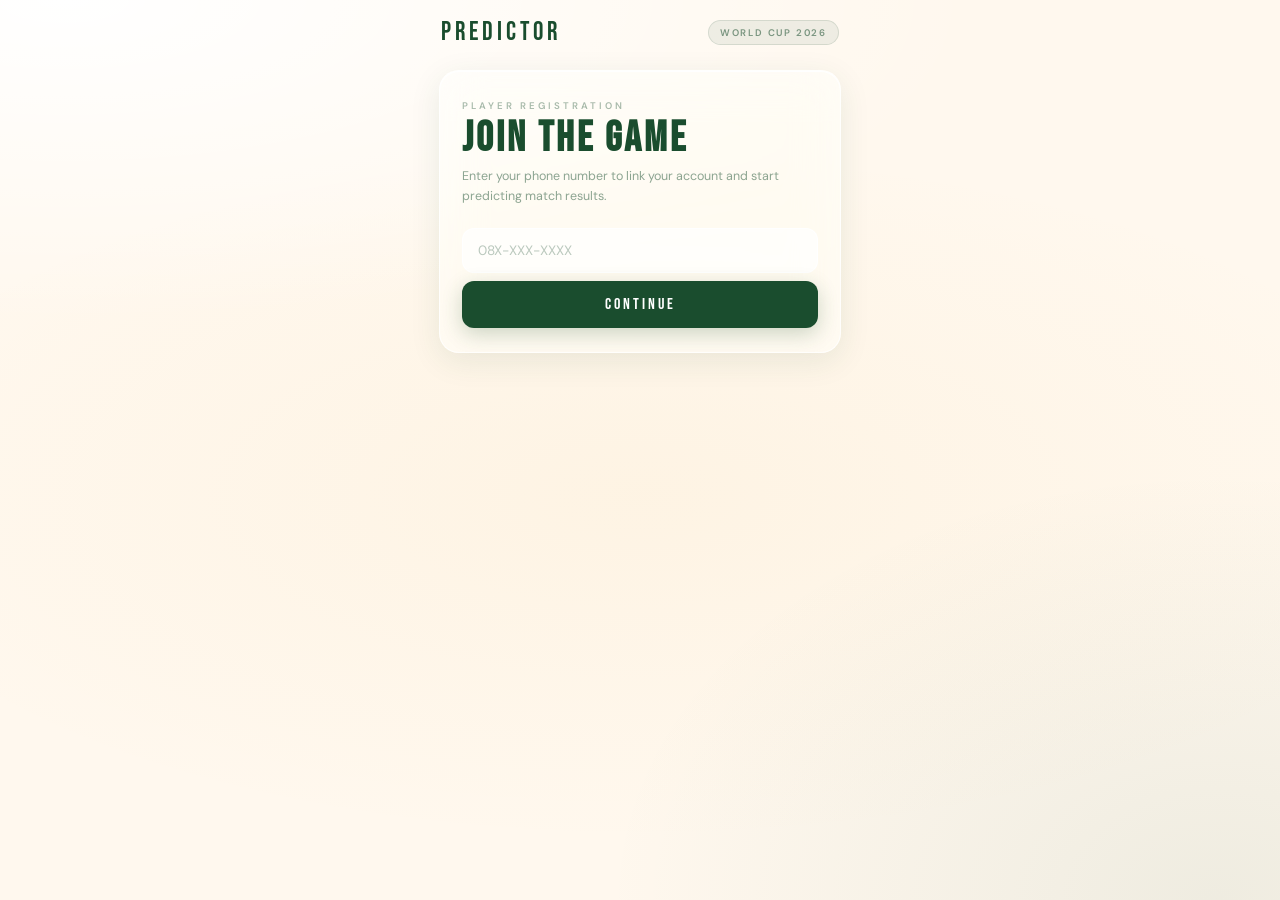
==== commit 0b963e3c: "Update index.html" ====
--- a/index.html
+++ b/index.html
@@ -11,159 +11,159 @@
 </head>
 <body>
 
-  <!-- ═══════════════════════════════════
-       MAIN APP
-       ═══════════════════════════════════ -->
-  <div id="app">
+<div id="app">
 
-    <!-- LOADING -->
-    <div id="loading-screen" class="screen active">
-      <span class="load-ball">⚽</span>
-      <p class="load-text">Loading</p>
+  <!-- ── LOADING ── -->
+  <div id="loading-screen" class="screen active">
+    <span class="load-ball">⚽</span>
+    <p class="load-text">Loading</p>
+  </div>
+
+  <!-- ── PHONE GATE (new users OR existing users without phone) ── -->
+  <div id="auth-screen" class="screen">
+    <div class="app-header">
+      <span class="header-wordmark">Predictor</span>
+      <span class="header-tag">World Cup 2026</span>
+    </div>
+    <div class="card auth-card">
+      <p class="auth-eyebrow">Player Registration</p>
+      <h1 class="auth-headline">Join the Game</h1>
+      <p class="auth-sub">Enter your phone number to link your account and start predicting match results.</p>
+      <input type="tel" id="phone-input" inputmode="numeric" pattern="[0-9]*" placeholder="08X-XXX-XXXX">
+      <button id="auth-btn" onclick="submitPhone()">Continue</button>
+      <p class="auth-error" id="auth-error"></p>
+    </div>
+  </div>
+
+  <!-- ── DASHBOARD ── -->
+  <div id="dashboard-screen" class="screen">
+
+    <div class="app-header">
+      <span class="header-wordmark">Predictor</span>
+      <span class="header-tag">World Cup 2026</span>
     </div>
 
-    <!-- AUTH -->
-    <div id="auth-screen" class="screen">
-      <div class="app-header">
-        <span class="header-wordmark">Predictor</span>
-        <span class="header-tag">World Cup 2026</span>
+    <!-- Player stats -->
+    <div class="card stat-card">
+      <div class="rank-col">
+        <span class="rank-eyebrow">Rank</span>
+        <span class="rank-value" id="user-rank">—</span>
       </div>
-      <div class="card auth-card">
-        <p class="auth-eyebrow">Player Registration</p>
-        <h1 class="auth-headline">Join the Game</h1>
-        <p class="auth-sub">Enter your phone number to start predicting matches and climbing the leaderboard.</p>
-        <input type="tel" id="phone-input" inputmode="numeric" pattern="[0-9]*" placeholder="08X-XXX-XXXX">
-        <button onclick="verifyPhone()">Start Playing</button>
+      <div class="data-col">
+        <div class="pts-row">
+          <span class="pts-big" id="user-footballs">0</span>
+          <span class="pts-unit">Points</span>
+        </div>
+        <div class="streak-chip">🔥 <span id="user-streak">0</span>&nbsp;Win Streak</div>
       </div>
     </div>
 
-    <!-- DASHBOARD -->
-    <div id="dashboard-screen" class="screen">
-
-      <div class="app-header">
-        <span class="header-wordmark">Predictor</span>
-        <span class="header-tag">World Cup 2026</span>
+    <!-- Match prediction -->
+    <div class="card match-card">
+      <div class="match-row-top">
+        <span class="section-label">⚽ Upcoming Match</span>
+        <span class="time-badge" id="next-match-time">Loading…</span>
       </div>
 
-      <!-- Player stats -->
-      <div class="card stat-card">
-        <div class="rank-col">
-          <span class="rank-eyebrow">Rank</span>
-          <span class="rank-value" id="user-rank">—</span>
+      <p class="vote-hint" id="vote-hint-text">Tap a team flag to place your prediction</p>
+
+      <div class="teams-grid">
+        <!-- Team A -->
+        <div class="team-btn" id="btn-teamA" onclick="handleTeamTap('teamA')">
+          <span class="voted-badge">✓</span>
+          <div class="team-flag" id="flag-a">🏳️</div>
+          <span class="team-name" id="name-a">Team A</span>
+          <span class="your-pick-label">Your Pick</span>
         </div>
-        <div class="data-col">
-          <div class="pts-row">
-            <span class="pts-big" id="user-footballs">0</span>
-            <span class="pts-unit">Points</span>
-          </div>
-          <div class="streak-chip">🔥 <span id="user-streak">0</span>&nbsp;Win Streak</div>
+
+        <div class="vs-sep">VS</div>
+
+        <!-- Team B -->
+        <div class="team-btn" id="btn-teamB" onclick="handleTeamTap('teamB')">
+          <span class="voted-badge">✓</span>
+          <div class="team-flag" id="flag-b">🏳️</div>
+          <span class="team-name" id="name-b">Team B</span>
+          <span class="your-pick-label">Your Pick</span>
         </div>
       </div>
 
-      <!-- Match prediction -->
-      <div class="card match-card">
-        <div class="match-row-top">
-          <span class="section-label">⚽ Upcoming Match</span>
-          <span class="time-badge" id="next-match-time">Loading…</span>
-        </div>
-        <p class="vote-hint">Tap a team flag to place your prediction</p>
-        <div class="teams-grid">
-          <div class="team-btn" onclick="openVoteSheet('teamA')">
-            <div class="team-flag" id="flag-a">🏳️</div>
-            <span class="team-name" id="name-a">Team A</span>
-          </div>
-          <div class="vs-sep">VS</div>
-          <div class="team-btn" onclick="openVoteSheet('teamB')">
-            <div class="team-flag" id="flag-b">🏳️</div>
-            <span class="team-name" id="name-b">Team B</span>
-          </div>
-        </div>
-        <div class="countdown-row">
-          <div id="countdown-timer">-- : -- : --</div>
-          <div class="countdown-sub">Kickoff Countdown</div>
-        </div>
+      <!-- Already voted status pill -->
+      <div class="voted-status-row" id="voted-status-row">
+        <span>✓</span>
+        <span id="voted-status-text">Vote locked in</span>
       </div>
 
-      <!-- Leaderboard -->
-      <div class="card lb-card">
-        <div class="lb-header">
-          <span class="lb-title">Global Top 5</span>
-          <span>🏆</span>
-        </div>
-        <div id="leaderboard-list">
-          <p style="font-size:.78rem;color:rgba(26,77,46,.4);text-align:center;padding:8px 0;">Loading table…</p>
-        </div>
+      <div class="countdown-row">
+        <div id="countdown-timer">-- : -- : --</div>
+        <div class="countdown-sub">Kickoff Countdown</div>
       </div>
+    </div>
 
-      <!-- Add points -->
-      <div class="card claim-card">
-        <div class="claim-toggle" onclick="toggleClaimForm()">
-          <span class="claim-plus">＋</span>
-          <span class="claim-toggle-label">Add Points from Receipt</span>
-        </div>
-        <div id="claim-form">
-          <p class="claim-note">100 THB = 1 Point · Staff verifies</p>
-          <input type="number"   id="spend-amount"   inputmode="numeric" pattern="[0-9]*" placeholder="Receipt Amount (THB)">
-          <input type="number"   id="bill-number"    inputmode="numeric" pattern="[0-9]*" placeholder="Bill / Receipt Number">
-          <input type="password" id="staff-passcode" inputmode="numeric" pattern="[0-9]*" placeholder="Staff Passcode">
-          <button onclick="submitClaim()" id="claim-btn">Authorize Points</button>
-          <p id="claim-message"></p>
-        </div>
+    <!-- Leaderboard -->
+    <div class="card lb-card">
+      <div class="lb-header">
+        <span class="lb-title">Global Top 5</span>
+        <span>🏆</span>
       </div>
+      <div id="leaderboard-list">
+        <p style="font-size:.78rem;color:rgba(26,77,46,.4);text-align:center;padding:8px 0;">Loading table…</p>
+      </div>
+    </div>
 
-    </div><!-- /dashboard-screen -->
-  </div><!-- /app -->
+    <!-- Add points -->
+    <div class="card claim-card">
+      <div class="claim-toggle" onclick="toggleClaimForm()">
+        <span class="claim-plus">＋</span>
+        <span class="claim-toggle-label">Add Points from Receipt</span>
+      </div>
+      <div id="claim-form">
+        <p class="claim-note">100 THB = 1 Point · Staff verifies</p>
+        <input type="number"   id="spend-amount"   inputmode="numeric" pattern="[0-9]*" placeholder="Receipt Amount (THB)">
+        <input type="number"   id="bill-number"    inputmode="numeric" pattern="[0-9]*" placeholder="Bill / Receipt Number">
+        <input type="password" id="staff-passcode" inputmode="numeric" pattern="[0-9]*" placeholder="Staff Passcode">
+        <button onclick="submitClaim()" id="claim-btn">Authorize Points</button>
+        <p id="claim-message"></p>
+      </div>
+    </div>
+
+  </div><!-- /dashboard -->
+</div><!-- /app -->
 
 
-  <!-- ═══════════════════════════════════════════════
-       VOTE BOTTOM SHEET
-       Lives OUTSIDE #app so body flex / max-width
-       don't clip or affect its fixed positioning.
-       Fully hidden via CSS until JS adds .open
-       ═══════════════════════════════════════════════ -->
+<!-- ══ VOTE BOTTOM SHEET (outside #app) ══ -->
+<div id="vote-overlay" onclick="closeVoteSheet()"></div>
 
-  <!-- Backdrop -->
-  <div id="vote-overlay" onclick="closeVoteSheet()"></div>
-
-  <!-- Sheet -->
-  <div id="vote-sheet">
-    <div class="sheet-handle"></div>
-
-    <div class="sheet-team-hero">
-      <span class="sheet-flag-big" id="sheet-flag">🏳️</span>
-      <span class="sheet-team-name" id="sheet-team-name">Team</span>
+<div id="vote-sheet">
+  <div class="sheet-handle"></div>
+  <div class="sheet-team-hero">
+    <span class="sheet-flag-big" id="sheet-flag">🏳️</span>
+    <span class="sheet-team-name" id="sheet-team-name">Team</span>
+  </div>
+  <p class="sheet-eyebrow">Predict this team wins</p>
+  <div class="sheet-divider"></div>
+  <p class="stepper-label">Points to Redeem</p>
+  <div class="stepper-row">
+    <button class="step-btn" onclick="adjustPoints(-100)">−</button>
+    <div class="step-display">
+      <span class="step-number" id="step-number">100</span>
+      <span class="step-unit">pts</span>
     </div>
-    <p class="sheet-eyebrow">Predict this team wins</p>
-
-    <div class="sheet-divider"></div>
-
-    <p class="stepper-label">Points to Redeem</p>
-
-    <div class="stepper-row">
-      <button class="step-btn" onclick="adjustPoints(-100)">−</button>
-      <div class="step-display">
-        <span class="step-number" id="step-number">100</span>
-        <span class="step-unit">pts</span>
-      </div>
-      <button class="step-btn" onclick="adjustPoints(+100)">＋</button>
-    </div>
-
-    <div class="quick-row">
-      <span class="quick-pill" onclick="setPoints(100)">100</span>
-      <span class="quick-pill" onclick="setPoints(500)">500</span>
-      <span class="quick-pill" onclick="setPoints(1000)">1,000</span>
-      <span class="quick-pill" onclick="setPoints(2500)">2,500</span>
-      <span class="quick-pill" onclick="setPoints(5000)">5,000</span>
-    </div>
-
-    <p class="balance-line">Balance: <strong id="sheet-balance">0 pts</strong></p>
-
-    <button id="vote-confirm-btn" onclick="confirmVote()">Confirm Prediction</button>
-    <span class="sheet-cancel" onclick="closeVoteSheet()">Cancel</span>
+    <button class="step-btn" onclick="adjustPoints(+100)">＋</button>
   </div>
+  <div class="quick-row">
+    <span class="quick-pill" onclick="setPoints(100)">100</span>
+    <span class="quick-pill" onclick="setPoints(500)">500</span>
+    <span class="quick-pill" onclick="setPoints(1000)">1,000</span>
+    <span class="quick-pill" onclick="setPoints(2500)">2,500</span>
+    <span class="quick-pill" onclick="setPoints(5000)">5,000</span>
+  </div>
+  <p class="balance-line">Balance: <strong id="sheet-balance">0 pts</strong></p>
+  <button id="vote-confirm-btn" onclick="confirmVote()">Confirm Prediction</button>
+  <span class="sheet-cancel" onclick="closeVoteSheet()">Cancel</span>
+</div>
 
 
-  <script charset="utf-8" src="https://static.line-scdn.net/liff/edge/2/sdk.js"></script>
-  <script src="app.js"></script>
+<script charset="utf-8" src="https://static.line-scdn.net/liff/edge/2/sdk.js"></script>
+<script src="app.js"></script>
 </body>
 </html>
--- a/style.css
+++ b/style.css
@@ -7,18 +7,12 @@
   --green:        #1A4D2E;
   --green-mid:    #235E44;
   --gold:         #E8A020;
+  --red:          #C0392B;
   --glass:        rgba(255,255,255,0.52);
   --glass-border: rgba(255,255,255,0.78);
   --glass-shadow: 0 8px 32px rgba(26,77,46,0.09), 0 1px 0 rgba(255,255,255,0.92) inset;
   --blur:         blur(22px) saturate(190%);
   --radius:       20px;
-}
-
-/* ── BASE ── */
-html, body {
-  margin: 0; padding: 0;
-  min-height: 100%;
-  /* NO display:flex on body — it breaks position:fixed in LIFF */
 }
 
 html {
@@ -28,6 +22,7 @@
     radial-gradient(ellipse  80% 80% at 95% 100%,  rgba(26,77,46,.07)   0%, transparent 60%),
     radial-gradient(ellipse 100% 60% at 50%  55%,  rgba(232,160,32,.05) 0%, transparent 65%);
   background-attachment: fixed;
+  min-height: 100%;
 }
 
 body {
@@ -37,7 +32,6 @@
   min-height: 100vh;
 }
 
-/* ── APP SHELL ── */
 #app {
   width: 100%;
   max-width: 430px;
@@ -45,12 +39,8 @@
   padding: 0 14px 52px;
 }
 
-/* ── SCREENS ── */
 .screen { display: none; width: 100%; flex-direction: column; align-items: center; }
-.screen.active {
-  display: flex;
-  animation: fadeUp .45s cubic-bezier(.22,1,.36,1) both;
-}
+.screen.active { display: flex; animation: fadeUp .45s cubic-bezier(.22,1,.36,1) both; }
 @keyframes fadeUp {
   from { opacity: 0; transform: translateY(14px); }
   to   { opacity: 1; transform: translateY(0); }
@@ -135,17 +125,86 @@
   align-items: center;
   gap: 6px;
 }
+
+/* Default team button */
 .team-btn {
   display:flex; flex-direction:column; align-items:center; gap:9px;
   background:rgba(255,255,255,.6); border:1.5px solid rgba(255,255,255,.88);
   border-radius:15px; padding:18px 6px 15px;
   cursor:pointer; -webkit-tap-highlight-color:transparent;
   transition:all .18s cubic-bezier(.22,1,.36,1); user-select:none;
+  position: relative;
 }
 .team-btn:active {
   background:rgba(232,160,32,.1); border-color:var(--gold);
   transform:scale(0.955); box-shadow:0 0 22px rgba(232,160,32,.18);
 }
+
+/* ── VOTED STATE ── */
+/* The team they voted FOR gets a gold highlight + checkmark */
+.team-btn.voted-for {
+  background: rgba(232,160,32,.12);
+  border: 2px solid var(--gold);
+  box-shadow: 0 0 20px rgba(232,160,32,.2);
+  cursor: default;
+}
+.team-btn.voted-for:active {
+  transform: none;
+  box-shadow: 0 0 20px rgba(232,160,32,.2);
+}
+/* The other team gets dimmed */
+.team-btn.voted-against {
+  opacity: 0.45;
+  cursor: default;
+}
+.team-btn.voted-against:active { transform: none; box-shadow: none; }
+
+/* Checkmark badge on voted team */
+.voted-badge {
+  display: none;
+  position: absolute;
+  top: -8px; right: -8px;
+  width: 22px; height: 22px;
+  background: var(--gold);
+  border-radius: 50%;
+  border: 2px solid #fff;
+  font-size: .7rem;
+  align-items: center;
+  justify-content: center;
+  box-shadow: 0 2px 8px rgba(232,160,32,.35);
+}
+.team-btn.voted-for .voted-badge { display: flex; }
+
+/* "Your pick" label under voted team name */
+.your-pick-label {
+  display: none;
+  font-size: .55rem;
+  font-weight: 700;
+  letter-spacing: 1.5px;
+  text-transform: uppercase;
+  color: var(--gold);
+  margin-top: -4px;
+}
+.team-btn.voted-for .your-pick-label { display: block; }
+
+/* Already voted row below match */
+.voted-status-row {
+  display: none;
+  align-items: center;
+  justify-content: center;
+  gap: 6px;
+  margin-top: 12px;
+  padding: 8px 14px;
+  background: rgba(232,160,32,.08);
+  border: 1px solid rgba(232,160,32,.2);
+  border-radius: 30px;
+  font-size: .7rem;
+  font-weight: 600;
+  color: var(--gold);
+  letter-spacing: .8px;
+}
+.voted-status-row.show { display: flex; }
+
 .team-flag  { font-size:2.6rem; line-height:1; filter:drop-shadow(0 3px 7px rgba(0,0,0,.14)); }
 .team-name  { font-family:'Bebas Neue',sans-serif; font-size:1rem; letter-spacing:1.5px; color:var(--green); text-align:center; line-height:1.1; }
 .vs-sep     { font-family:'Bebas Neue',sans-serif; font-size:1.3rem; letter-spacing:1px; color:var(--gold); opacity:.55; text-align:center; }
@@ -158,13 +217,34 @@
 .lb-card   { padding:18px 18px 12px; }
 .lb-header { display:flex; justify-content:space-between; align-items:center; margin-bottom:13px; padding-bottom:12px; border-bottom:1px solid rgba(26,77,46,.07); }
 .lb-title  { font-family:'Bebas Neue',sans-serif; font-size:1.1rem; letter-spacing:3px; color:var(--green); }
-.lb-row    { display:flex; align-items:center; justify-content:space-between; padding:9px 0; border-bottom:1px solid rgba(26,77,46,.05); }
-.lb-row:last-child { border-bottom:none; padding-bottom:0; }
-.lb-left   { display:flex; align-items:center; gap:10px; }
-.lb-pos    { font-family:'Bebas Neue',sans-serif; font-size:1rem; width:20px; text-align:center; line-height:1; }
-.lb-avatar { width:30px; height:30px; border-radius:50%; border:2px solid rgba(255,255,255,.9); box-shadow:0 2px 8px rgba(0,0,0,.1); object-fit:cover; }
-.lb-name   { font-size:.82rem; font-weight:600; color:var(--green); }
-.lb-score  { font-size:.72rem; font-weight:500; color:rgba(26,77,46,.5); letter-spacing:.3px; }
+
+.lb-row {
+  display:flex; align-items:center; justify-content:space-between;
+  padding:10px 0; border-bottom:1px solid rgba(26,77,46,.05);
+}
+.lb-row:first-child { padding-top: 0; }
+.lb-row:last-child  { border-bottom:none; padding-bottom:0; }
+
+/* Gold shimmer for #1 */
+.lb-row.lb-first {
+  background: linear-gradient(90deg, rgba(232,160,32,.06) 0%, transparent 100%);
+  margin: 0 -18px;
+  padding: 10px 18px;
+  border-radius: 10px;
+}
+
+.lb-left   { display:flex; align-items:center; gap:10px; flex:1; min-width:0; }
+.lb-pos    { font-family:'Bebas Neue',sans-serif; font-size:1.1rem; width:22px; text-align:center; line-height:1; flex-shrink:0; }
+.lb-avatar { width:32px; height:32px; border-radius:50%; border:2px solid rgba(255,255,255,.9); box-shadow:0 2px 8px rgba(0,0,0,.1); object-fit:cover; flex-shrink:0; }
+.lb-name   { font-size:.82rem; font-weight:600; color:var(--green); white-space:nowrap; overflow:hidden; text-overflow:ellipsis; }
+
+.lb-right  { display:flex; flex-direction:column; align-items:flex-end; gap:2px; flex-shrink:0; }
+.lb-pts    { font-family:'Bebas Neue',sans-serif; font-size:1rem; letter-spacing:1px; color:var(--green); line-height:1; }
+.lb-streak { font-size:.62rem; font-weight:600; letter-spacing:.8px; color:rgba(26,77,46,.4); }
+
+/* Bar fill — competitive visual */
+.lb-bar-wrap { width:100%; height:3px; background:rgba(26,77,46,.07); border-radius:2px; margin-top:4px; }
+.lb-bar      { height:3px; background:linear-gradient(90deg, var(--gold), #f0c040); border-radius:2px; transition: width .6s ease; }
 
 /* ── CLAIM CARD ── */
 .claim-card   { padding:16px 18px; }
@@ -179,13 +259,12 @@
   width:100%; background:rgba(255,255,255,.68); border:1.5px solid rgba(255,255,255,.9);
   border-radius:12px; padding:13px 15px;
   font-family:'DM Sans',sans-serif; font-size:.85rem; color:var(--green);
-  outline:none; margin-bottom:8px; transition:all .2s; -webkit-appearance:none;
-  display:block;
+  outline:none; margin-bottom:8px; transition:all .2s; -webkit-appearance:none; display:block;
 }
 input::placeholder { color:rgba(26,77,46,.3); }
 input:focus { border-color:rgba(232,160,32,.5); background:#fff; box-shadow:0 0 0 3px rgba(232,160,32,.08); }
 
-/* ── BUTTON (default) ── */
+/* ── BUTTON ── */
 button {
   display:block; width:100%; background:var(--green); color:#fff; border:none;
   border-radius:12px; padding:14px;
@@ -196,11 +275,12 @@
 }
 button:active { background:var(--gold); color:#fff; transform:scale(.98); }
 
-/* ── AUTH ── */
+/* ── AUTH / PHONE GATE ── */
 .auth-card     { padding:28px 22px 24px; margin-top:10px; }
 .auth-eyebrow  { font-size:.6rem; font-weight:600; letter-spacing:3px; text-transform:uppercase; color:rgba(26,77,46,.38); margin-bottom:6px; }
 .auth-headline { font-family:'Bebas Neue',sans-serif; font-size:2.6rem; letter-spacing:3px; color:var(--green); line-height:1; margin-bottom:8px; }
 .auth-sub      { font-size:.78rem; color:rgba(26,77,46,.5); line-height:1.55; margin-bottom:22px; }
+.auth-error    { font-size:.75rem; color:var(--red); text-align:center; margin-top:8px; display:none; }
 
 /* ── LOADING ── */
 #loading-screen { min-height:86vh; justify-content:center !important; gap:16px; }
@@ -214,14 +294,9 @@
 ::-webkit-scrollbar-track { background:transparent; }
 ::-webkit-scrollbar-thumb { background:rgba(26,77,46,.15); border-radius:2px; }
 
-
-/* ════════════════════════════════════════════════════
+/* ══════════════════════════════════════
    VOTE BOTTOM SHEET
-   — positioned fixed to viewport, truly off-screen
-     until .open is added by JS
-   ════════════════════════════════════════════════════ */
-
-/* Dimmed backdrop */
+══════════════════════════════════════ */
 #vote-overlay {
   position: fixed;
   top: 0; left: 0; right: 0; bottom: 0;
@@ -229,25 +304,16 @@
   backdrop-filter: blur(4px);
   -webkit-backdrop-filter: blur(4px);
   z-index: 200;
-  /* Hidden by default — no pointer events, fully transparent */
   opacity: 0;
   visibility: hidden;
   transition: opacity .25s ease, visibility .25s ease;
 }
-#vote-overlay.open {
-  opacity: 1;
-  visibility: visible;
-}
-
-/* The sheet itself — starts fully below viewport */
+#vote-overlay.open { opacity: 1; visibility: visible; }
+
 #vote-sheet {
   position: fixed;
-  bottom: 0;
-  left: 0;
-  right: 0;
-  /* On narrow screens fill width; cap on wider */
-  width: 100%;
-  max-width: 430px;
+  bottom: 0; left: 0; right: 0;
+  width: 100%; max-width: 430px;
   margin: 0 auto;
   background: rgba(255, 251, 245, 0.96);
   backdrop-filter: blur(28px) saturate(180%);
@@ -257,18 +323,12 @@
   box-shadow: 0 -16px 48px rgba(26,77,46,0.18);
   z-index: 201;
   padding: 0 22px 44px;
-  /* Start fully hidden below screen */
   transform: translateY(110%);
   transition: transform .32s cubic-bezier(.32,1.08,.42,1);
-  /* Prevent sheet from being clickable when hidden */
   visibility: hidden;
 }
-#vote-sheet.open {
-  transform: translateY(0);
-  visibility: visible;
-}
-
-/* Drag handle */
+#vote-sheet.open { transform: translateY(0); visibility: visible; }
+
 .sheet-handle {
   width: 36px; height: 4px;
   background: rgba(26,77,46,.15);
@@ -276,130 +336,51 @@
   margin: 14px auto 22px;
 }
 
-/* Selected team hero */
-.sheet-team-hero {
-  display: flex;
-  flex-direction: column;
-  align-items: center;
-  gap: 6px;
-  margin-bottom: 6px;
-}
-.sheet-flag-big  { font-size: 3.2rem; line-height: 1; filter: drop-shadow(0 4px 12px rgba(0,0,0,.15)); }
-.sheet-team-name { font-family: 'Bebas Neue', sans-serif; font-size: 1.8rem; letter-spacing: 3px; color: var(--green); line-height: 1; }
+.sheet-team-hero { display:flex; flex-direction:column; align-items:center; gap:6px; margin-bottom:6px; }
+.sheet-flag-big  { font-size:3.2rem; line-height:1; filter:drop-shadow(0 4px 12px rgba(0,0,0,.15)); }
+.sheet-team-name { font-family:'Bebas Neue',sans-serif; font-size:1.8rem; letter-spacing:3px; color:var(--green); line-height:1; }
 .sheet-eyebrow   { text-align:center; font-size:.6rem; font-weight:600; letter-spacing:2.5px; text-transform:uppercase; color:rgba(26,77,46,.35); margin-bottom:18px; }
-
-.sheet-divider { height:1px; background:rgba(26,77,46,.08); margin-bottom:20px; }
-
-/* Stepper label */
-.stepper-label {
-  font-size:.62rem; font-weight:600; letter-spacing:2.5px; text-transform:uppercase;
-  color:rgba(26,77,46,.38); text-align:center; margin-bottom:14px;
-}
-
-/* Stepper row */
-.stepper-row {
-  display: flex;
-  align-items: center;
-  justify-content: center;
-  gap: 20px;
-  margin-bottom: 6px;
-}
-
-/* Override default button for the small ± circles */
+.sheet-divider   { height:1px; background:rgba(26,77,46,.08); margin-bottom:20px; }
+
+.stepper-label { font-size:.62rem; font-weight:600; letter-spacing:2.5px; text-transform:uppercase; color:rgba(26,77,46,.38); text-align:center; margin-bottom:14px; }
+
+.stepper-row { display:flex; align-items:center; justify-content:center; gap:20px; margin-bottom:6px; }
+
 .step-btn {
-  width: 44px !important;
-  height: 44px !important;
-  border-radius: 50% !important;
-  background: rgba(26,77,46,.07) !important;
-  border: 1.5px solid rgba(26,77,46,.14) !important;
-  color: var(--green) !important;
-  font-size: 1.4rem !important;
-  font-family: 'DM Sans', sans-serif !important;
-  font-weight: 300 !important;
-  display: flex !important;
-  align-items: center !important;
-  justify-content: center !important;
-  cursor: pointer;
-  box-shadow: none !important;
-  padding: 0 !important;
-  margin: 0 !important;
-  line-height: 1;
-  flex-shrink: 0;
-}
-.step-btn:active {
-  background: rgba(232,160,32,.15) !important;
-  border-color: var(--gold) !important;
-  transform: scale(.92) !important;
-  color: var(--gold) !important;
-}
-
-.step-display {
-  display: flex; flex-direction: column; align-items: center;
-  min-width: 120px;
-}
-.step-number {
-  font-family: 'Bebas Neue', sans-serif;
-  font-size: 3.2rem; letter-spacing: 2px; color: var(--green); line-height: 1;
-}
-.step-unit {
-  font-size:.6rem; font-weight:600; letter-spacing:2.5px; text-transform:uppercase;
-  color:rgba(26,77,46,.35); margin-top:3px;
-}
-
-/* Quick-amount pills */
-.quick-row {
-  display: flex; justify-content: center; gap: 7px;
-  margin: 16px 0 18px; flex-wrap: wrap;
-}
+  width:44px !important; height:44px !important; border-radius:50% !important;
+  background:rgba(26,77,46,.07) !important; border:1.5px solid rgba(26,77,46,.14) !important;
+  color:var(--green) !important; font-size:1.4rem !important; font-family:'DM Sans',sans-serif !important;
+  font-weight:300 !important; display:flex !important; align-items:center !important; justify-content:center !important;
+  cursor:pointer; box-shadow:none !important; padding:0 !important; margin:0 !important; line-height:1; flex-shrink:0;
+}
+.step-btn:active { background:rgba(232,160,32,.15) !important; border-color:var(--gold) !important; transform:scale(.92) !important; color:var(--gold) !important; }
+
+.step-display { display:flex; flex-direction:column; align-items:center; min-width:120px; }
+.step-number  { font-family:'Bebas Neue',sans-serif; font-size:3.2rem; letter-spacing:2px; color:var(--green); line-height:1; }
+.step-unit    { font-size:.6rem; font-weight:600; letter-spacing:2.5px; text-transform:uppercase; color:rgba(26,77,46,.35); margin-top:3px; }
+
+.quick-row { display:flex; justify-content:center; gap:7px; margin:16px 0 18px; flex-wrap:wrap; }
 .quick-pill {
-  font-size:.68rem; font-weight:600; letter-spacing:.8px;
-  color:var(--green-mid);
+  font-size:.68rem; font-weight:600; letter-spacing:.8px; color:var(--green-mid);
   background:rgba(26,77,46,.06); border:1px solid rgba(26,77,46,.12);
-  padding:5px 13px; border-radius:20px;
-  cursor:pointer; transition:all .15s; -webkit-tap-highlight-color:transparent;
-  /* Not a <button> so no button overrides needed */
-}
-.quick-pill.active {
-  background:rgba(232,160,32,.15);
-  border-color:var(--gold);
-  color:var(--gold);
-}
-
-/* Balance display */
-.balance-line {
-  text-align:center; font-size:.72rem; color:rgba(26,77,46,.4);
-  font-weight:500; margin-bottom:18px;
-}
+  padding:5px 13px; border-radius:20px; cursor:pointer; transition:all .15s; -webkit-tap-highlight-color:transparent;
+}
+.quick-pill.active { background:rgba(232,160,32,.15); border-color:var(--gold); color:var(--gold); }
+
+.balance-line { text-align:center; font-size:.72rem; color:rgba(26,77,46,.4); font-weight:500; margin-bottom:18px; }
 .balance-line strong { color:var(--green-mid); font-weight:700; }
 
-/* Confirm button — override .step-btn specificity */
 #vote-confirm-btn {
-  display: block !important;
-  width: 100% !important;
-  background: var(--green) !important;
-  color: #fff !important;
-  border: none !important;
-  border-radius: 14px !important;
-  padding: 15px !important;
-  font-family: 'Bebas Neue', sans-serif !important;
-  font-size: 1.05rem !important;
-  letter-spacing: 3px !important;
-  cursor: pointer;
-  box-shadow: 0 6px 22px rgba(26,77,46,.22) !important;
-  margin: 0 !important;
-  height: auto !important;
-}
-#vote-confirm-btn:active  { background: var(--gold) !important; transform: scale(.98); }
-#vote-confirm-btn:disabled {
-  background: rgba(26,77,46,.18) !important;
-  box-shadow: none !important;
-  cursor: not-allowed !important;
-  opacity: .6;
-}
-
-/* Cancel text link */
+  display:block !important; width:100% !important; background:var(--green) !important;
+  color:#fff !important; border:none !important; border-radius:14px !important; padding:15px !important;
+  font-family:'Bebas Neue',sans-serif !important; font-size:1.05rem !important; letter-spacing:3px !important;
+  cursor:pointer; box-shadow:0 6px 22px rgba(26,77,46,.22) !important; margin:0 !important; height:auto !important;
+}
+#vote-confirm-btn:active  { background:var(--gold) !important; transform:scale(.98); }
+#vote-confirm-btn:disabled { background:rgba(26,77,46,.18) !important; box-shadow:none !important; cursor:not-allowed !important; opacity:.6; }
+
 .sheet-cancel {
-  display: block; text-align: center; margin-top: 14px;
+  display:block; text-align:center; margin-top:14px;
   font-size:.72rem; font-weight:600; letter-spacing:1.5px; text-transform:uppercase;
   color:rgba(26,77,46,.35); cursor:pointer; -webkit-tap-highlight-color:transparent;
 }
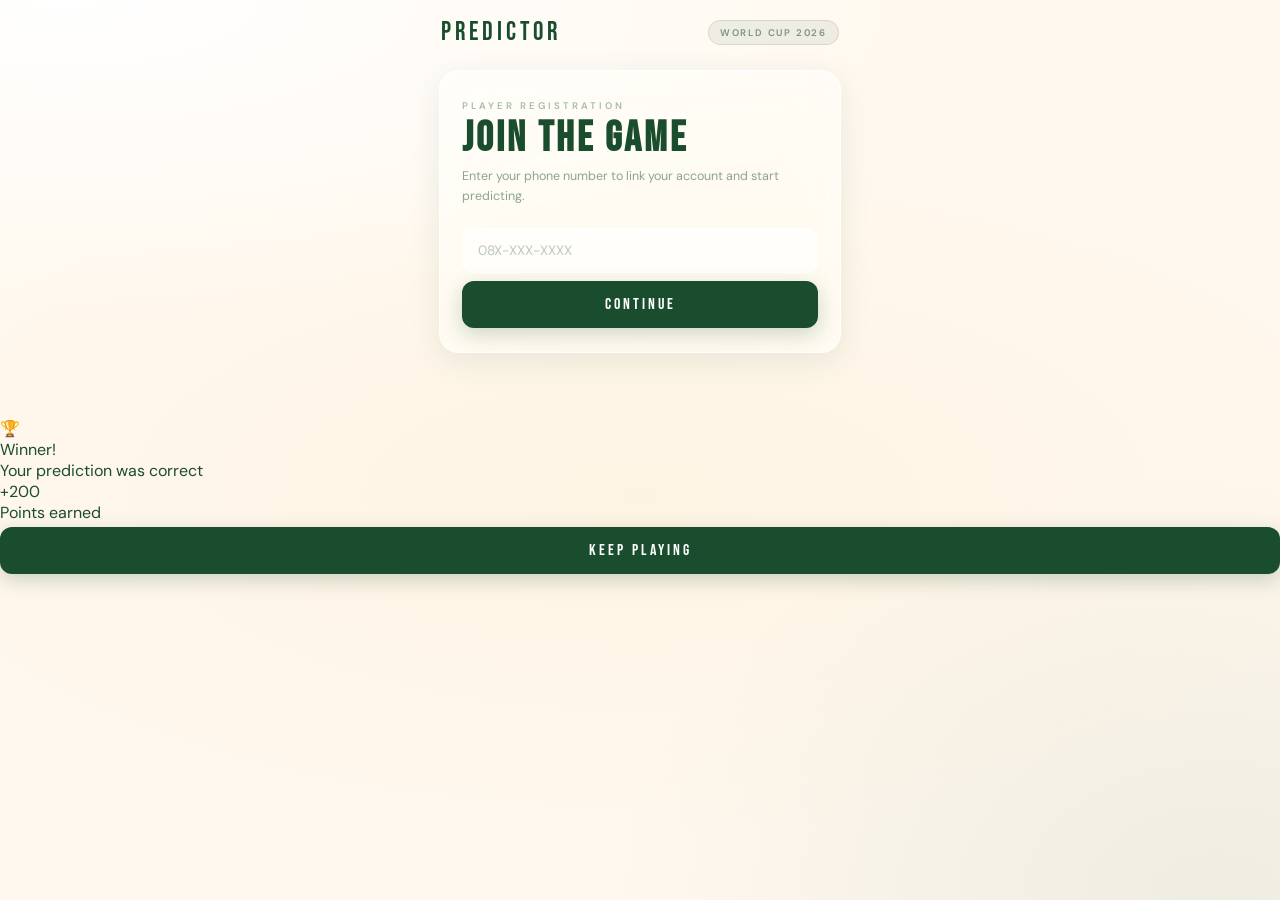
==== commit 856c5a43: "Update index.html" ====
--- a/index.html
+++ b/index.html
@@ -10,7 +10,6 @@
   <link rel="stylesheet" href="style.css">
 </head>
 <body>
-
 <div id="app">
 
   <!-- ── LOADING ── -->
@@ -19,7 +18,7 @@
     <p class="load-text">Loading</p>
   </div>
 
-  <!-- ── PHONE GATE (new users OR existing users without phone) ── -->
+  <!-- ── AUTH / PHONE GATE ── -->
   <div id="auth-screen" class="screen">
     <div class="app-header">
       <span class="header-wordmark">Predictor</span>
@@ -28,7 +27,7 @@
     <div class="card auth-card">
       <p class="auth-eyebrow">Player Registration</p>
       <h1 class="auth-headline">Join the Game</h1>
-      <p class="auth-sub">Enter your phone number to link your account and start predicting match results.</p>
+      <p class="auth-sub">Enter your phone number to link your account and start predicting.</p>
       <input type="tel" id="phone-input" inputmode="numeric" pattern="[0-9]*" placeholder="08X-XXX-XXXX">
       <button id="auth-btn" onclick="submitPhone()">Continue</button>
       <p class="auth-error" id="auth-error"></p>
@@ -43,96 +42,142 @@
       <span class="header-tag">World Cup 2026</span>
     </div>
 
-    <!-- Player stats -->
-    <div class="card stat-card">
-      <div class="rank-col">
-        <span class="rank-eyebrow">Rank</span>
-        <span class="rank-value" id="user-rank">—</span>
-      </div>
-      <div class="data-col">
-        <div class="pts-row">
-          <span class="pts-big" id="user-footballs">0</span>
-          <span class="pts-unit">Points</span>
-        </div>
-        <div class="streak-chip">🔥 <span id="user-streak">0</span>&nbsp;Win Streak</div>
-      </div>
-    </div>
-
-    <!-- Match prediction -->
-    <div class="card match-card">
-      <div class="match-row-top">
-        <span class="section-label">⚽ Upcoming Match</span>
-        <span class="time-badge" id="next-match-time">Loading…</span>
-      </div>
-
-      <p class="vote-hint" id="vote-hint-text">Tap a team flag to place your prediction</p>
-
-      <div class="teams-grid">
-        <!-- Team A -->
-        <div class="team-btn" id="btn-teamA" onclick="handleTeamTap('teamA')">
-          <span class="voted-badge">✓</span>
-          <div class="team-flag" id="flag-a">🏳️</div>
-          <span class="team-name" id="name-a">Team A</span>
-          <span class="your-pick-label">Your Pick</span>
-        </div>
-
-        <div class="vs-sep">VS</div>
-
-        <!-- Team B -->
-        <div class="team-btn" id="btn-teamB" onclick="handleTeamTap('teamB')">
-          <span class="voted-badge">✓</span>
-          <div class="team-flag" id="flag-b">🏳️</div>
-          <span class="team-name" id="name-b">Team B</span>
-          <span class="your-pick-label">Your Pick</span>
-        </div>
-      </div>
-
-      <!-- Already voted status pill -->
-      <div class="voted-status-row" id="voted-status-row">
-        <span>✓</span>
-        <span id="voted-status-text">Vote locked in</span>
-      </div>
-
-      <div class="countdown-row">
-        <div id="countdown-timer">-- : -- : --</div>
-        <div class="countdown-sub">Kickoff Countdown</div>
-      </div>
-    </div>
-
-    <!-- Leaderboard -->
-    <div class="card lb-card">
-      <div class="lb-header">
-        <span class="lb-title">Global Top 5</span>
-        <span>🏆</span>
-      </div>
-      <div id="leaderboard-list">
-        <p style="font-size:.78rem;color:rgba(26,77,46,.4);text-align:center;padding:8px 0;">Loading table…</p>
-      </div>
-    </div>
-
-    <!-- Add points -->
-    <div class="card claim-card">
-      <div class="claim-toggle" onclick="toggleClaimForm()">
-        <span class="claim-plus">＋</span>
-        <span class="claim-toggle-label">Add Points from Receipt</span>
-      </div>
-      <div id="claim-form">
-        <p class="claim-note">100 THB = 1 Point · Staff verifies</p>
-        <input type="number"   id="spend-amount"   inputmode="numeric" pattern="[0-9]*" placeholder="Receipt Amount (THB)">
-        <input type="number"   id="bill-number"    inputmode="numeric" pattern="[0-9]*" placeholder="Bill / Receipt Number">
-        <input type="password" id="staff-passcode" inputmode="numeric" pattern="[0-9]*" placeholder="Staff Passcode">
-        <button onclick="submitClaim()" id="claim-btn">Authorize Points</button>
-        <p id="claim-message"></p>
-      </div>
-    </div>
+    <!-- NAV TABS -->
+    <div class="nav-tabs">
+      <button class="nav-tab active" onclick="switchTab('home')">⚽ Match</button>
+      <button class="nav-tab"        onclick="switchTab('history')">📋 My History</button>
+      <button class="nav-tab"        onclick="switchTab('table')">🏆 Table</button>
+    </div>
+
+    <!-- ════════ HOME TAB ════════ -->
+    <div class="tab-panel active" id="tab-home">
+
+      <!-- Player stats -->
+      <div class="card stat-card" id="stat-card">
+        <div class="rank-col">
+          <span class="rank-eyebrow">Rank</span>
+          <span class="rank-value" id="user-rank">—</span>
+        </div>
+        <div class="data-col">
+          <div class="pts-row">
+            <span class="pts-big" id="user-footballs">0</span>
+            <span class="pts-unit">Points</span>
+          </div>
+          <div class="streak-chip" id="streak-chip">🔥 <span id="user-streak">0</span>&nbsp;Win Streak</div>
+        </div>
+      </div>
+
+      <!-- Match prediction -->
+      <div class="card match-card">
+        <div class="match-row-top">
+          <span class="section-label">⚽ Upcoming Match</span>
+          <span class="time-badge" id="next-match-time">Loading…</span>
+        </div>
+        <p class="vote-hint" id="vote-hint-text">Tap a team flag to place your prediction</p>
+        <div class="teams-grid">
+          <div class="team-btn" id="btn-teamA" onclick="handleTeamTap('teamA')">
+            <span class="voted-badge">✓</span>
+            <div class="team-flag" id="flag-a">🏳️</div>
+            <span class="team-name" id="name-a">Team A</span>
+            <span class="your-pick-label">Your Pick</span>
+          </div>
+          <div class="vs-sep">VS</div>
+          <div class="team-btn" id="btn-teamB" onclick="handleTeamTap('teamB')">
+            <span class="voted-badge">✓</span>
+            <div class="team-flag" id="flag-b">🏳️</div>
+            <span class="team-name" id="name-b">Team B</span>
+            <span class="your-pick-label">Your Pick</span>
+          </div>
+        </div>
+        <div class="voted-status-row" id="voted-status-row">
+          <span>✓</span>
+          <span id="voted-status-text">Vote locked in</span>
+        </div>
+        <div class="countdown-row">
+          <div id="countdown-timer">-- : -- : --</div>
+          <div class="countdown-sub">Kickoff Countdown</div>
+        </div>
+      </div>
+
+      <!-- Add points -->
+      <div class="card claim-card">
+        <div class="claim-toggle" onclick="toggleClaimForm()">
+          <span class="claim-plus">＋</span>
+          <span class="claim-toggle-label">Add Points from Receipt</span>
+        </div>
+        <div id="claim-form">
+          <p class="claim-note">100 THB = 1 Point · Staff verifies</p>
+          <input type="number"   id="spend-amount"   inputmode="numeric" pattern="[0-9]*" placeholder="Receipt Amount (THB)">
+          <input type="number"   id="bill-number"    inputmode="numeric" pattern="[0-9]*" placeholder="Bill / Receipt Number">
+          <input type="password" id="staff-passcode" inputmode="numeric" pattern="[0-9]*" placeholder="Staff Passcode">
+          <button onclick="submitClaim()" id="claim-btn">Authorize Points</button>
+          <p id="claim-message"></p>
+        </div>
+      </div>
+
+    </div><!-- /tab-home -->
+
+    <!-- ════════ HISTORY TAB ════════ -->
+    <div class="tab-panel" id="tab-history">
+
+      <!-- Summary tiles -->
+      <div class="history-summary" id="history-summary">
+        <div class="hs-tile">
+          <div class="hs-num" id="hs-total-votes">—</div>
+          <div class="hs-label">Predictions</div>
+        </div>
+        <div class="hs-tile">
+          <div class="hs-num" id="hs-wins">—</div>
+          <div class="hs-label">Correct</div>
+        </div>
+        <div class="hs-tile">
+          <div class="hs-num" id="hs-net">—</div>
+          <div class="hs-label">Net Pts</div>
+        </div>
+      </div>
+
+      <!-- History list -->
+      <div class="history-list" id="history-list">
+        <div class="history-empty">
+          <span class="empty-icon">📋</span>
+          Loading your history…
+        </div>
+      </div>
+
+    </div><!-- /tab-history -->
+
+    <!-- ════════ TABLE TAB ════════ -->
+    <div class="tab-panel" id="tab-table">
+      <div class="card lb-card">
+        <div class="lb-header">
+          <span class="lb-title">Global Top 5</span>
+          <span>🏆</span>
+        </div>
+        <div id="leaderboard-list">
+          <p style="font-size:.78rem;color:rgba(26,77,46,.4);text-align:center;padding:8px 0;">Loading table…</p>
+        </div>
+      </div>
+    </div><!-- /tab-table -->
 
   </div><!-- /dashboard -->
 </div><!-- /app -->
 
 
-<!-- ══ VOTE BOTTOM SHEET (outside #app) ══ -->
+<!-- ══ WIN CELEBRATION OVERLAY ══ -->
+<div id="win-celebration">
+  <div class="confetti-container" id="confetti-container"></div>
+  <div class="win-toast">
+    <span class="win-toast-emoji" id="win-toast-emoji">🏆</span>
+    <div class="win-toast-title" id="win-toast-title">Winner!</div>
+    <p class="win-toast-sub" id="win-toast-sub">Your prediction was correct</p>
+    <div class="win-toast-pts" id="win-toast-pts">+200</div>
+    <div class="win-toast-pts-label">Points earned</div>
+    <button class="win-toast-close" onclick="closeCelebration()">Keep Playing</button>
+  </div>
+</div>
+
+<!-- ══ VOTE BOTTOM SHEET ══ -->
 <div id="vote-overlay" onclick="closeVoteSheet()"></div>
-
 <div id="vote-sheet">
   <div class="sheet-handle"></div>
   <div class="sheet-team-hero">
@@ -162,7 +207,6 @@
   <span class="sheet-cancel" onclick="closeVoteSheet()">Cancel</span>
 </div>
 
-
 <script charset="utf-8" src="https://static.line-scdn.net/liff/edge/2/sdk.js"></script>
 <script src="app.js"></script>
 </body>
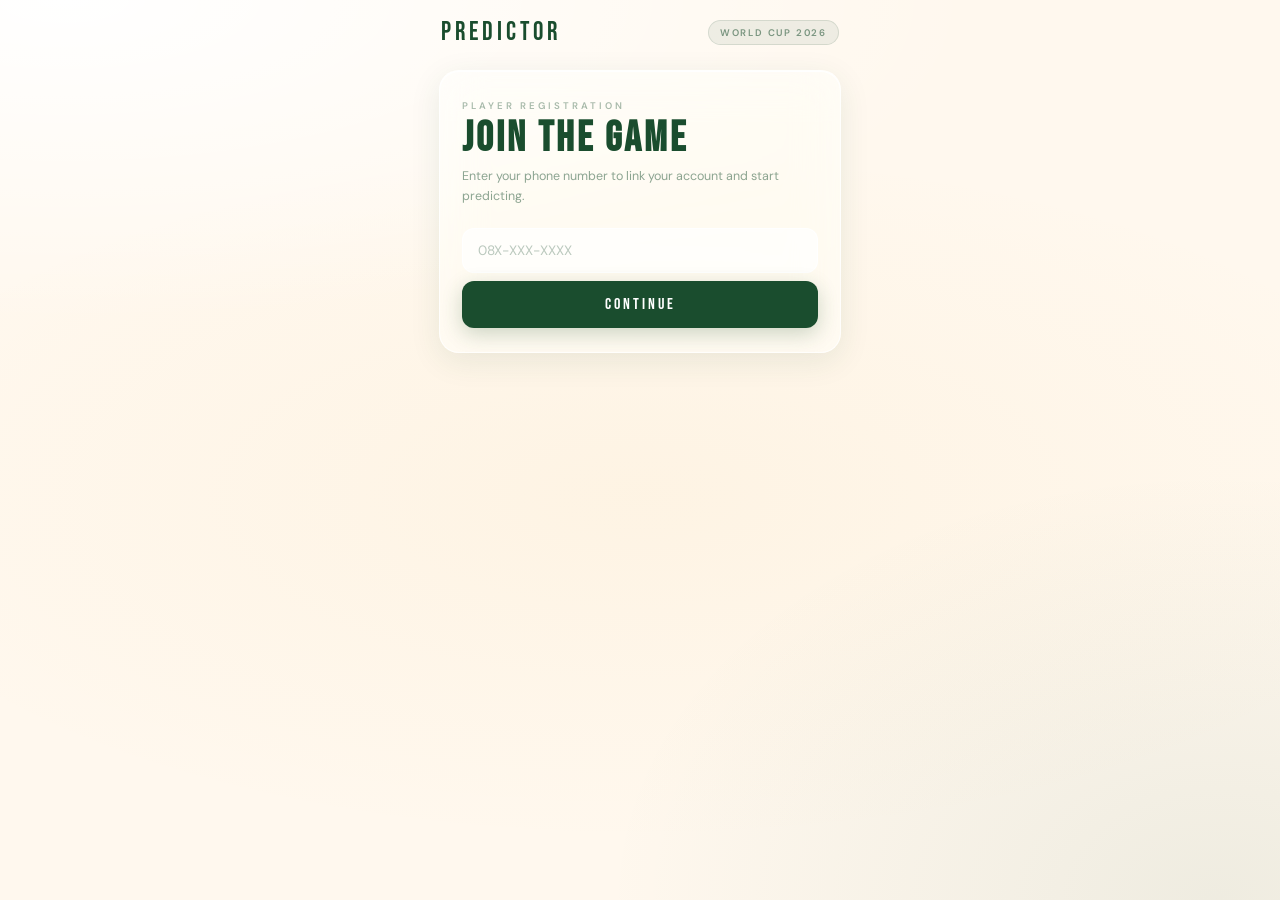
==== commit 3427126c: "Update index.html" ====
--- a/index.html
+++ b/index.html
@@ -12,13 +12,13 @@
 <body>
 <div id="app">
 
-  <!-- ── LOADING ── -->
+  <!-- LOADING -->
   <div id="loading-screen" class="screen active">
     <span class="load-ball">⚽</span>
     <p class="load-text">Loading</p>
   </div>
 
-  <!-- ── AUTH / PHONE GATE ── -->
+  <!-- AUTH -->
   <div id="auth-screen" class="screen">
     <div class="app-header">
       <span class="header-wordmark">Predictor</span>
@@ -34,25 +34,32 @@
     </div>
   </div>
 
-  <!-- ── DASHBOARD ── -->
+  <!-- DASHBOARD -->
   <div id="dashboard-screen" class="screen">
 
+    <!-- Top header — always visible -->
     <div class="app-header">
       <span class="header-wordmark">Predictor</span>
       <span class="header-tag">World Cup 2026</span>
     </div>
 
-    <!-- NAV TABS -->
-    <div class="nav-tabs">
-      <button class="nav-tab active" onclick="switchTab('home')">⚽ Match</button>
-      <button class="nav-tab"        onclick="switchTab('history')">📋 My History</button>
-      <button class="nav-tab"        onclick="switchTab('table')">🏆 Table</button>
-    </div>
-
-    <!-- ════════ HOME TAB ════════ -->
-    <div class="tab-panel active" id="tab-home">
-
-      <!-- Player stats -->
+    <!-- Tab bar -->
+    <div class="tab-bar">
+      <button class="tab-btn active" id="tbtn-match"   onclick="switchTab('match')">
+        <span class="tab-icon">⚽</span><span class="tab-label">Match</span>
+      </button>
+      <button class="tab-btn"        id="tbtn-history" onclick="switchTab('history')">
+        <span class="tab-icon">📋</span><span class="tab-label">History</span>
+      </button>
+      <button class="tab-btn"        id="tbtn-table"   onclick="switchTab('table')">
+        <span class="tab-icon">🏆</span><span class="tab-label">Table</span>
+      </button>
+    </div>
+
+    <!-- ═══════ MATCH PANEL ═══════ -->
+    <div class="panel active" id="panel-match">
+
+      <!-- Stat card -->
       <div class="card stat-card" id="stat-card">
         <div class="rank-col">
           <span class="rank-eyebrow">Rank</span>
@@ -63,11 +70,13 @@
             <span class="pts-big" id="user-footballs">0</span>
             <span class="pts-unit">Points</span>
           </div>
-          <div class="streak-chip" id="streak-chip">🔥 <span id="user-streak">0</span>&nbsp;Win Streak</div>
-        </div>
-      </div>
-
-      <!-- Match prediction -->
+          <div class="streak-chip" id="streak-chip">
+            🔥 <span id="user-streak">0</span>&nbsp;Win Streak
+          </div>
+        </div>
+      </div>
+
+      <!-- Match card -->
       <div class="card match-card">
         <div class="match-row-top">
           <span class="section-label">⚽ Upcoming Match</span>
@@ -115,15 +124,15 @@
         </div>
       </div>
 
-    </div><!-- /tab-home -->
-
-    <!-- ════════ HISTORY TAB ════════ -->
-    <div class="tab-panel" id="tab-history">
-
-      <!-- Summary tiles -->
-      <div class="history-summary" id="history-summary">
+    </div><!-- /panel-match -->
+
+    <!-- ═══════ HISTORY PANEL ═══════ -->
+    <div class="panel" id="panel-history">
+
+      <!-- Summary row -->
+      <div class="history-summary">
         <div class="hs-tile">
-          <div class="hs-num" id="hs-total-votes">—</div>
+          <div class="hs-num" id="hs-total">—</div>
           <div class="hs-label">Predictions</div>
         </div>
         <div class="hs-tile">
@@ -136,52 +145,54 @@
         </div>
       </div>
 
-      <!-- History list -->
+      <!-- Cards -->
       <div class="history-list" id="history-list">
         <div class="history-empty">
           <span class="empty-icon">📋</span>
-          Loading your history…
-        </div>
-      </div>
-
-    </div><!-- /tab-history -->
-
-    <!-- ════════ TABLE TAB ════════ -->
-    <div class="tab-panel" id="tab-table">
+          Your predictions will appear here
+        </div>
+      </div>
+
+    </div><!-- /panel-history -->
+
+    <!-- ═══════ TABLE PANEL ═══════ -->
+    <div class="panel" id="panel-table">
+
       <div class="card lb-card">
         <div class="lb-header">
           <span class="lb-title">Global Top 5</span>
           <span>🏆</span>
         </div>
         <div id="leaderboard-list">
-          <p style="font-size:.78rem;color:rgba(26,77,46,.4);text-align:center;padding:8px 0;">Loading table…</p>
-        </div>
-      </div>
-    </div><!-- /tab-table -->
-
-  </div><!-- /dashboard -->
+          <p style="font-size:.78rem;color:rgba(26,77,46,.4);text-align:center;padding:8px 0;">Loading…</p>
+        </div>
+      </div>
+
+    </div><!-- /panel-table -->
+
+  </div><!-- /dashboard-screen -->
 </div><!-- /app -->
 
 
-<!-- ══ WIN CELEBRATION OVERLAY ══ -->
+<!-- WIN CELEBRATION OVERLAY -->
 <div id="win-celebration">
   <div class="confetti-container" id="confetti-container"></div>
   <div class="win-toast">
     <span class="win-toast-emoji" id="win-toast-emoji">🏆</span>
-    <div class="win-toast-title" id="win-toast-title">Winner!</div>
-    <p class="win-toast-sub" id="win-toast-sub">Your prediction was correct</p>
+    <div class="win-toast-title" id="win-toast-title">Correct Pick!</div>
+    <p class="win-toast-sub"   id="win-toast-sub">Your prediction was right</p>
     <div class="win-toast-pts" id="win-toast-pts">+200</div>
     <div class="win-toast-pts-label">Points earned</div>
     <button class="win-toast-close" onclick="closeCelebration()">Keep Playing</button>
   </div>
 </div>
 
-<!-- ══ VOTE BOTTOM SHEET ══ -->
+<!-- VOTE BOTTOM SHEET -->
 <div id="vote-overlay" onclick="closeVoteSheet()"></div>
 <div id="vote-sheet">
   <div class="sheet-handle"></div>
   <div class="sheet-team-hero">
-    <span class="sheet-flag-big" id="sheet-flag">🏳️</span>
+    <span class="sheet-flag-big"  id="sheet-flag">🏳️</span>
     <span class="sheet-team-name" id="sheet-team-name">Team</span>
   </div>
   <p class="sheet-eyebrow">Predict this team wins</p>
--- a/style.css
+++ b/style.css
@@ -6,6 +6,7 @@
   --cream:        #FFF8EE;
   --green:        #1A4D2E;
   --green-mid:    #235E44;
+  --green-bright: #2ECC71;
   --gold:         #E8A020;
   --red:          #C0392B;
   --glass:        rgba(255,255,255,0.52);
@@ -25,74 +26,61 @@
   min-height: 100%;
 }
 
-body {
-  color: var(--green);
-  font-family: 'DM Sans', sans-serif;
-  -webkit-font-smoothing: antialiased;
-  min-height: 100vh;
-}
-
-#app {
-  width: 100%;
-  max-width: 430px;
-  margin: 0 auto;
-  padding: 0 14px 52px;
-}
-
-.screen { display: none; width: 100%; flex-direction: column; align-items: center; }
-.screen.active { display: flex; animation: fadeUp .45s cubic-bezier(.22,1,.36,1) both; }
-@keyframes fadeUp {
-  from { opacity: 0; transform: translateY(14px); }
-  to   { opacity: 1; transform: translateY(0); }
-}
+body { color:var(--green); font-family:'DM Sans',sans-serif; -webkit-font-smoothing:antialiased; min-height:100vh; }
+
+#app { width:100%; max-width:430px; margin:0 auto; padding:0 14px 52px; }
+
+.screen { display:none; width:100%; flex-direction:column; align-items:center; }
+.screen.active { display:flex; animation:fadeUp .45s cubic-bezier(.22,1,.36,1) both; }
+@keyframes fadeUp { from{opacity:0;transform:translateY(14px)} to{opacity:1;transform:translateY(0)} }
 
 /* ── GLASS CARD ── */
 .card {
-  width: 100%;
-  background: var(--glass);
-  backdrop-filter: var(--blur);
-  -webkit-backdrop-filter: var(--blur);
-  border: 1px solid var(--glass-border);
-  border-radius: var(--radius);
-  box-shadow: var(--glass-shadow);
-  overflow: hidden;
-  margin-bottom: 13px;
+  width:100%; background:var(--glass); backdrop-filter:var(--blur); -webkit-backdrop-filter:var(--blur);
+  border:1px solid var(--glass-border); border-radius:var(--radius); box-shadow:var(--glass-shadow);
+  overflow:hidden; margin-bottom:13px;
 }
 
 /* ── HEADER ── */
-.app-header {
-  width: 100%;
-  display: flex;
-  align-items: center;
-  justify-content: space-between;
-  padding: 20px 2px 14px;
-}
-.header-wordmark {
-  font-family: 'Bebas Neue', sans-serif;
-  font-size: 1.6rem;
-  letter-spacing: 4px;
-  color: var(--green);
-  line-height: 1;
-}
+.app-header { width:100%; display:flex; align-items:center; justify-content:space-between; padding:20px 2px 14px; }
+.header-wordmark { font-family:'Bebas Neue',sans-serif; font-size:1.6rem; letter-spacing:4px; color:var(--green); line-height:1; }
 .header-tag {
-  font-size: 0.6rem;
-  font-weight: 600;
-  letter-spacing: 1.8px;
-  text-transform: uppercase;
-  color: rgba(26,77,46,.55);
-  background: rgba(26,77,46,.07);
-  border: 1px solid rgba(26,77,46,.12);
-  padding: 5px 11px;
-  border-radius: 30px;
-}
+  font-size:.6rem; font-weight:600; letter-spacing:1.8px; text-transform:uppercase;
+  color:rgba(26,77,46,.55); background:rgba(26,77,46,.07); border:1px solid rgba(26,77,46,.12);
+  padding:5px 11px; border-radius:30px;
+}
+
+/* ── NAV TABS ── */
+.nav-tabs {
+  width:100%; display:flex; background:rgba(255,255,255,.45);
+  backdrop-filter:var(--blur); -webkit-backdrop-filter:var(--blur);
+  border:1px solid var(--glass-border); border-radius:14px;
+  padding:4px; gap:3px; margin-bottom:13px;
+  box-shadow:var(--glass-shadow);
+}
+.nav-tab {
+  flex:1; padding:9px 6px; border-radius:10px; border:none; background:transparent;
+  font-family:'DM Sans',sans-serif; font-size:.72rem; font-weight:600;
+  letter-spacing:.5px; color:rgba(26,77,46,.45); cursor:pointer;
+  transition:all .2s cubic-bezier(.22,1,.36,1);
+  -webkit-tap-highlight-color:transparent; margin:0;
+  box-shadow:none;
+}
+.nav-tab.active {
+  background:#fff; color:var(--green);
+  box-shadow:0 2px 12px rgba(26,77,46,.1), 0 1px 0 rgba(255,255,255,.9) inset;
+}
+.nav-tab:active { transform:scale(.97); }
+
+/* Tab panels */
+.tab-panel { display:none; width:100%; flex-direction:column; align-items:center; }
+.tab-panel.active { display:flex; animation:fadeUp .3s cubic-bezier(.22,1,.36,1) both; }
 
 /* ── STAT CARD ── */
-.stat-card   { display: flex; align-items: stretch; min-height: 108px; }
+.stat-card   { display:flex; align-items:stretch; min-height:108px; }
 .rank-col {
-  background: linear-gradient(155deg, var(--gold) 0%, #BF7A0C 100%);
-  min-width: 88px;
-  display: flex; flex-direction: column; align-items: center; justify-content: center;
-  padding: 18px 12px; gap: 3px;
+  background:linear-gradient(155deg, var(--gold) 0%, #BF7A0C 100%);
+  min-width:88px; display:flex; flex-direction:column; align-items:center; justify-content:center; padding:18px 12px; gap:3px;
 }
 .rank-eyebrow { font-size:.52rem; font-weight:600; letter-spacing:2px; text-transform:uppercase; color:rgba(255,255,255,.65); }
 .rank-value   { font-family:'Bebas Neue',sans-serif; font-size:1.25rem; letter-spacing:1.5px; color:#fff; line-height:1; text-align:center; }
@@ -108,108 +96,57 @@
   color:var(--gold); width:fit-content;
 }
 
+/* ── WIN STREAK GLOW on stat card ── */
+.stat-card.on-streak .rank-col { animation: streakPulse 2s ease-in-out infinite; }
+@keyframes streakPulse {
+  0%,100% { box-shadow: 0 0 0 0 rgba(232,160,32,0); }
+  50%      { box-shadow: 0 0 22px 4px rgba(232,160,32,.35); }
+}
+.streak-chip.on-streak {
+  background: rgba(232,160,32,.22);
+  border-color: var(--gold);
+  animation: chipBounce .6s cubic-bezier(.36,1.56,.64,1) both;
+}
+@keyframes chipBounce {
+  from { transform: scale(.7); opacity:0; }
+  to   { transform: scale(1);  opacity:1; }
+}
+
 /* ── MATCH CARD ── */
-.match-card    { padding: 18px 18px 16px; }
+.match-card    { padding:18px 18px 16px; }
 .match-row-top { display:flex; justify-content:space-between; align-items:center; margin-bottom:15px; }
 .section-label { font-size:.62rem; font-weight:600; letter-spacing:2.5px; text-transform:uppercase; color:rgba(26,77,46,.38); }
-.time-badge {
-  font-size:.68rem; font-weight:600; letter-spacing:.8px; color:var(--gold);
-  background:rgba(232,160,32,.1); border:1px solid rgba(232,160,32,.22);
-  padding:4px 10px; border-radius:20px;
-}
-.vote-hint { font-size:.7rem; font-weight:500; color:rgba(26,77,46,.42); text-align:center; margin-bottom:15px; }
-
-.teams-grid {
-  display: grid;
-  grid-template-columns: 1fr 44px 1fr;
-  align-items: center;
-  gap: 6px;
-}
-
-/* Default team button */
+.time-badge    { font-size:.68rem; font-weight:600; letter-spacing:.8px; color:var(--gold); background:rgba(232,160,32,.1); border:1px solid rgba(232,160,32,.22); padding:4px 10px; border-radius:20px; }
+.vote-hint     { font-size:.7rem; font-weight:500; color:rgba(26,77,46,.42); text-align:center; margin-bottom:15px; }
+
+.teams-grid { display:grid; grid-template-columns:1fr 44px 1fr; align-items:center; gap:6px; }
+
 .team-btn {
   display:flex; flex-direction:column; align-items:center; gap:9px;
   background:rgba(255,255,255,.6); border:1.5px solid rgba(255,255,255,.88);
   border-radius:15px; padding:18px 6px 15px;
   cursor:pointer; -webkit-tap-highlight-color:transparent;
-  transition:all .18s cubic-bezier(.22,1,.36,1); user-select:none;
-  position: relative;
-}
-.team-btn:active {
-  background:rgba(232,160,32,.1); border-color:var(--gold);
-  transform:scale(0.955); box-shadow:0 0 22px rgba(232,160,32,.18);
-}
-
-/* ── VOTED STATE ── */
-/* The team they voted FOR gets a gold highlight + checkmark */
-.team-btn.voted-for {
-  background: rgba(232,160,32,.12);
-  border: 2px solid var(--gold);
-  box-shadow: 0 0 20px rgba(232,160,32,.2);
-  cursor: default;
-}
-.team-btn.voted-for:active {
-  transform: none;
-  box-shadow: 0 0 20px rgba(232,160,32,.2);
-}
-/* The other team gets dimmed */
-.team-btn.voted-against {
-  opacity: 0.45;
-  cursor: default;
-}
-.team-btn.voted-against:active { transform: none; box-shadow: none; }
-
-/* Checkmark badge on voted team */
-.voted-badge {
-  display: none;
-  position: absolute;
-  top: -8px; right: -8px;
-  width: 22px; height: 22px;
-  background: var(--gold);
-  border-radius: 50%;
-  border: 2px solid #fff;
-  font-size: .7rem;
-  align-items: center;
-  justify-content: center;
-  box-shadow: 0 2px 8px rgba(232,160,32,.35);
-}
-.team-btn.voted-for .voted-badge { display: flex; }
-
-/* "Your pick" label under voted team name */
-.your-pick-label {
-  display: none;
-  font-size: .55rem;
-  font-weight: 700;
-  letter-spacing: 1.5px;
-  text-transform: uppercase;
-  color: var(--gold);
-  margin-top: -4px;
-}
-.team-btn.voted-for .your-pick-label { display: block; }
-
-/* Already voted row below match */
-.voted-status-row {
-  display: none;
-  align-items: center;
-  justify-content: center;
-  gap: 6px;
-  margin-top: 12px;
-  padding: 8px 14px;
-  background: rgba(232,160,32,.08);
-  border: 1px solid rgba(232,160,32,.2);
-  border-radius: 30px;
-  font-size: .7rem;
-  font-weight: 600;
-  color: var(--gold);
-  letter-spacing: .8px;
-}
-.voted-status-row.show { display: flex; }
-
-.team-flag  { font-size:2.6rem; line-height:1; filter:drop-shadow(0 3px 7px rgba(0,0,0,.14)); }
-.team-name  { font-family:'Bebas Neue',sans-serif; font-size:1rem; letter-spacing:1.5px; color:var(--green); text-align:center; line-height:1.1; }
-.vs-sep     { font-family:'Bebas Neue',sans-serif; font-size:1.3rem; letter-spacing:1px; color:var(--gold); opacity:.55; text-align:center; }
-
-.countdown-row { text-align:center; margin-top:15px; padding-top:14px; border-top:1px solid rgba(26,77,46,.07); }
+  transition:all .18s cubic-bezier(.22,1,.36,1); user-select:none; position:relative;
+}
+.team-btn:active { background:rgba(232,160,32,.1); border-color:var(--gold); transform:scale(0.955); }
+.team-btn.voted-for { background:rgba(232,160,32,.12); border:2px solid var(--gold); box-shadow:0 0 20px rgba(232,160,32,.2); cursor:default; }
+.team-btn.voted-for:active { transform:none; }
+.team-btn.voted-against { opacity:.45; cursor:default; }
+.team-btn.voted-against:active { transform:none; box-shadow:none; }
+
+.voted-badge { display:none; position:absolute; top:-8px; right:-8px; width:22px; height:22px; background:var(--gold); border-radius:50%; border:2px solid #fff; font-size:.7rem; align-items:center; justify-content:center; box-shadow:0 2px 8px rgba(232,160,32,.35); }
+.team-btn.voted-for .voted-badge { display:flex; }
+.your-pick-label { display:none; font-size:.55rem; font-weight:700; letter-spacing:1.5px; text-transform:uppercase; color:var(--gold); margin-top:-4px; }
+.team-btn.voted-for .your-pick-label { display:block; }
+
+.voted-status-row { display:none; align-items:center; justify-content:center; gap:6px; margin-top:12px; padding:8px 14px; background:rgba(232,160,32,.08); border:1px solid rgba(232,160,32,.2); border-radius:30px; font-size:.7rem; font-weight:600; color:var(--gold); letter-spacing:.8px; }
+.voted-status-row.show { display:flex; }
+
+.team-flag { font-size:2.6rem; line-height:1; filter:drop-shadow(0 3px 7px rgba(0,0,0,.14)); }
+.team-name { font-family:'Bebas Neue',sans-serif; font-size:1rem; letter-spacing:1.5px; color:var(--green); text-align:center; line-height:1.1; }
+.vs-sep    { font-family:'Bebas Neue',sans-serif; font-size:1.3rem; letter-spacing:1px; color:var(--gold); opacity:.55; text-align:center; }
+
+.countdown-row   { text-align:center; margin-top:15px; padding-top:14px; border-top:1px solid rgba(26,77,46,.07); }
 #countdown-timer { font-family:'Bebas Neue',sans-serif; font-size:1.75rem; letter-spacing:4px; color:var(--green-mid); line-height:1; }
 .countdown-sub   { font-size:.58rem; font-weight:600; letter-spacing:2.5px; text-transform:uppercase; color:rgba(26,77,46,.3); margin-top:4px; }
 
@@ -217,34 +154,19 @@
 .lb-card   { padding:18px 18px 12px; }
 .lb-header { display:flex; justify-content:space-between; align-items:center; margin-bottom:13px; padding-bottom:12px; border-bottom:1px solid rgba(26,77,46,.07); }
 .lb-title  { font-family:'Bebas Neue',sans-serif; font-size:1.1rem; letter-spacing:3px; color:var(--green); }
-
-.lb-row {
-  display:flex; align-items:center; justify-content:space-between;
-  padding:10px 0; border-bottom:1px solid rgba(26,77,46,.05);
-}
-.lb-row:first-child { padding-top: 0; }
+.lb-row    { display:flex; align-items:center; justify-content:space-between; padding:10px 0; border-bottom:1px solid rgba(26,77,46,.05); }
+.lb-row:first-child { padding-top:0; }
 .lb-row:last-child  { border-bottom:none; padding-bottom:0; }
-
-/* Gold shimmer for #1 */
-.lb-row.lb-first {
-  background: linear-gradient(90deg, rgba(232,160,32,.06) 0%, transparent 100%);
-  margin: 0 -18px;
-  padding: 10px 18px;
-  border-radius: 10px;
-}
-
+.lb-row.lb-first    { background:linear-gradient(90deg,rgba(232,160,32,.06) 0%,transparent 100%); margin:0 -18px; padding:10px 18px; border-radius:10px; }
 .lb-left   { display:flex; align-items:center; gap:10px; flex:1; min-width:0; }
 .lb-pos    { font-family:'Bebas Neue',sans-serif; font-size:1.1rem; width:22px; text-align:center; line-height:1; flex-shrink:0; }
 .lb-avatar { width:32px; height:32px; border-radius:50%; border:2px solid rgba(255,255,255,.9); box-shadow:0 2px 8px rgba(0,0,0,.1); object-fit:cover; flex-shrink:0; }
 .lb-name   { font-size:.82rem; font-weight:600; color:var(--green); white-space:nowrap; overflow:hidden; text-overflow:ellipsis; }
-
 .lb-right  { display:flex; flex-direction:column; align-items:flex-end; gap:2px; flex-shrink:0; }
 .lb-pts    { font-family:'Bebas Neue',sans-serif; font-size:1rem; letter-spacing:1px; color:var(--green); line-height:1; }
 .lb-streak { font-size:.62rem; font-weight:600; letter-spacing:.8px; color:rgba(26,77,46,.4); }
-
-/* Bar fill — competitive visual */
 .lb-bar-wrap { width:100%; height:3px; background:rgba(26,77,46,.07); border-radius:2px; margin-top:4px; }
-.lb-bar      { height:3px; background:linear-gradient(90deg, var(--gold), #f0c040); border-radius:2px; transition: width .6s ease; }
+.lb-bar      { height:3px; background:linear-gradient(90deg,var(--gold),#f0c040); border-radius:2px; transition:width .6s ease; }
 
 /* ── CLAIM CARD ── */
 .claim-card   { padding:16px 18px; }
@@ -254,28 +176,216 @@
 #claim-form   { display:none; padding-top:15px; margin-top:15px; border-top:1px solid rgba(26,77,46,.08); }
 .claim-note   { text-align:center; font-size:.7rem; color:rgba(26,77,46,.4); font-weight:500; margin-bottom:12px; line-height:1.5; }
 
+/* ══════════════════════════════════════════
+   HISTORY TAB
+══════════════════════════════════════════ */
+.history-summary {
+  width:100%; display:grid; grid-template-columns:1fr 1fr 1fr;
+  gap:8px; margin-bottom:13px;
+}
+.hs-tile {
+  background:var(--glass); backdrop-filter:var(--blur); -webkit-backdrop-filter:var(--blur);
+  border:1px solid var(--glass-border); border-radius:14px;
+  box-shadow:var(--glass-shadow); padding:14px 10px; text-align:center;
+}
+.hs-num   { font-family:'Bebas Neue',sans-serif; font-size:1.7rem; color:var(--green); line-height:1; margin-bottom:3px; }
+.hs-num.positive { color:var(--green-mid); }
+.hs-num.negative { color:var(--red); }
+.hs-label { font-size:.56rem; font-weight:600; letter-spacing:1.8px; text-transform:uppercase; color:rgba(26,77,46,.38); }
+
+.history-list { width:100%; display:flex; flex-direction:column; gap:8px; }
+
+.hist-card {
+  width:100%; background:var(--glass); backdrop-filter:var(--blur); -webkit-backdrop-filter:var(--blur);
+  border:1px solid var(--glass-border); border-radius:16px;
+  box-shadow:var(--glass-shadow); padding:14px 16px;
+  display:flex; align-items:center; gap:12px;
+  animation:fadeUp .35s cubic-bezier(.22,1,.36,1) both;
+  position:relative; overflow:hidden;
+}
+
+/* Win shimmer on history card */
+.hist-card.outcome-won::before {
+  content:'';
+  position:absolute; inset:0;
+  background:linear-gradient(135deg, rgba(232,160,32,.08) 0%, transparent 60%);
+  pointer-events:none;
+}
+.hist-card.outcome-won { border-color:rgba(232,160,32,.3); }
+.hist-card.outcome-lost { opacity:.8; }
+.hist-card.outcome-pending { border-color:rgba(26,77,46,.12); }
+
+.hist-icon {
+  width:38px; height:38px; border-radius:50%; display:flex; align-items:center; justify-content:center;
+  font-size:1.1rem; flex-shrink:0;
+}
+.hist-icon.won     { background:rgba(232,160,32,.15); border:1.5px solid rgba(232,160,32,.3); }
+.hist-icon.lost    { background:rgba(192,57,43,.1);   border:1.5px solid rgba(192,57,43,.2); }
+.hist-icon.pending { background:rgba(26,77,46,.07);   border:1.5px solid rgba(26,77,46,.12); }
+.hist-icon.draw    { background:rgba(26,77,46,.07);   border:1.5px solid rgba(26,77,46,.12); }
+
+.hist-body { flex:1; min-width:0; }
+.hist-match { font-size:.78rem; font-weight:600; color:var(--green); white-space:nowrap; overflow:hidden; text-overflow:ellipsis; }
+.hist-pick  { font-size:.68rem; color:rgba(26,77,46,.5); margin-top:2px; }
+.hist-date  { font-size:.6rem; color:rgba(26,77,46,.35); margin-top:3px; }
+
+.hist-delta {
+  font-family:'Bebas Neue',sans-serif; font-size:1.15rem; letter-spacing:1px;
+  flex-shrink:0; text-align:right; line-height:1;
+}
+.hist-delta.pos { color:var(--green-mid); }
+.hist-delta.neg { color:var(--red); }
+.hist-delta.neu { color:rgba(26,77,46,.35); }
+
+.hist-outcome-badge {
+  font-size:.52rem; font-weight:700; letter-spacing:1.5px; text-transform:uppercase;
+  margin-top:3px; text-align:right;
+}
+.hist-outcome-badge.won     { color:var(--gold); }
+.hist-outcome-badge.lost    { color:rgba(192,57,43,.7); }
+.hist-outcome-badge.pending { color:rgba(26,77,46,.35); }
+.hist-outcome-badge.draw    { color:rgba(26,77,46,.4); }
+
+.history-empty {
+  text-align:center; padding:32px 20px;
+  font-size:.8rem; color:rgba(26,77,46,.35); line-height:1.7;
+}
+.history-empty .empty-icon { font-size:2rem; display:block; margin-bottom:8px; }
+
+/* ══════════════════════════════════════════
+   WIN CELEBRATION OVERLAY
+   Triggered when user has streak >= 3 or just won
+══════════════════════════════════════════ */
+#win-celebration {
+  position: fixed;
+  inset: 0;
+  z-index: 300;
+  pointer-events: none;
+  display: flex;
+  flex-direction: column;
+  align-items: center;
+  justify-content: center;
+  opacity: 0;
+  visibility: hidden;
+}
+#win-celebration.show {
+  opacity: 1;
+  visibility: visible;
+}
+
+/* Confetti particles */
+.confetti-container {
+  position: absolute;
+  inset: 0;
+  overflow: hidden;
+  pointer-events: none;
+}
+
+.confetti-piece {
+  position: absolute;
+  top: -10px;
+  width: 8px;
+  height: 8px;
+  border-radius: 2px;
+  animation: confettiFall linear forwards;
+}
+
+@keyframes confettiFall {
+  0%   { transform: translateY(-10px) rotate(0deg);   opacity: 1; }
+  80%  { opacity: 1; }
+  100% { transform: translateY(100vh) rotate(720deg); opacity: 0; }
+}
+
+/* Win toast card */
+.win-toast {
+  background: rgba(255, 251, 245, 0.96);
+  backdrop-filter: blur(30px) saturate(200%);
+  -webkit-backdrop-filter: blur(30px) saturate(200%);
+  border: 1px solid rgba(232,160,32,.5);
+  border-radius: 24px;
+  padding: 28px 32px;
+  text-align: center;
+  box-shadow: 0 24px 64px rgba(26,77,46,.2), 0 0 0 1px rgba(255,255,255,.9) inset;
+  z-index: 1;
+  transform: scale(.7);
+  opacity: 0;
+  animation: toastPop .5s cubic-bezier(.36,1.56,.64,1) .15s forwards;
+  pointer-events: all;
+}
+@keyframes toastPop {
+  to { transform: scale(1); opacity: 1; }
+}
+
+.win-toast-emoji { font-size: 3rem; display: block; margin-bottom: 10px; }
+
+.win-toast-title {
+  font-family: 'Bebas Neue', sans-serif;
+  font-size: 2rem;
+  letter-spacing: 3px;
+  color: var(--green);
+  margin-bottom: 4px;
+}
+
+.win-toast-sub {
+  font-size: .78rem;
+  color: rgba(26,77,46,.55);
+  line-height: 1.5;
+  margin-bottom: 18px;
+}
+
+.win-toast-pts {
+  font-family: 'Bebas Neue', sans-serif;
+  font-size: 2.4rem;
+  color: var(--gold);
+  letter-spacing: 2px;
+  line-height: 1;
+  margin-bottom: 4px;
+}
+
+.win-toast-pts-label {
+  font-size: .62rem;
+  font-weight: 600;
+  letter-spacing: 2px;
+  text-transform: uppercase;
+  color: rgba(26,77,46,.38);
+  margin-bottom: 20px;
+}
+
+.win-toast-close {
+  display: block;
+  width: 100%;
+  background: var(--green);
+  color: #fff;
+  border: none;
+  border-radius: 12px;
+  padding: 13px;
+  font-family: 'Bebas Neue', sans-serif;
+  font-size: .95rem;
+  letter-spacing: 2.5px;
+  cursor: pointer;
+  margin: 0;
+  box-shadow: 0 6px 20px rgba(26,77,46,.22);
+}
+.win-toast-close:active { background: var(--gold); transform: scale(.98); }
+
 /* ── INPUTS ── */
 input {
   width:100%; background:rgba(255,255,255,.68); border:1.5px solid rgba(255,255,255,.9);
-  border-radius:12px; padding:13px 15px;
-  font-family:'DM Sans',sans-serif; font-size:.85rem; color:var(--green);
-  outline:none; margin-bottom:8px; transition:all .2s; -webkit-appearance:none; display:block;
+  border-radius:12px; padding:13px 15px; font-family:'DM Sans',sans-serif; font-size:.85rem;
+  color:var(--green); outline:none; margin-bottom:8px; transition:all .2s; -webkit-appearance:none; display:block;
 }
 input::placeholder { color:rgba(26,77,46,.3); }
 input:focus { border-color:rgba(232,160,32,.5); background:#fff; box-shadow:0 0 0 3px rgba(232,160,32,.08); }
 
 /* ── BUTTON ── */
 button {
-  display:block; width:100%; background:var(--green); color:#fff; border:none;
-  border-radius:12px; padding:14px;
-  font-family:'Bebas Neue',sans-serif; font-size:1rem; letter-spacing:3px;
-  cursor:pointer; margin-top:4px;
-  box-shadow:0 6px 20px rgba(26,77,46,.22);
-  transition:all .15s; -webkit-tap-highlight-color:transparent;
+  display:block; width:100%; background:var(--green); color:#fff; border:none; border-radius:12px; padding:14px;
+  font-family:'Bebas Neue',sans-serif; font-size:1rem; letter-spacing:3px; cursor:pointer; margin-top:4px;
+  box-shadow:0 6px 20px rgba(26,77,46,.22); transition:all .15s; -webkit-tap-highlight-color:transparent;
 }
 button:active { background:var(--gold); color:#fff; transform:scale(.98); }
 
-/* ── AUTH / PHONE GATE ── */
+/* ── AUTH ── */
 .auth-card     { padding:28px 22px 24px; margin-top:10px; }
 .auth-eyebrow  { font-size:.6rem; font-weight:600; letter-spacing:3px; text-transform:uppercase; color:rgba(26,77,46,.38); margin-bottom:6px; }
 .auth-headline { font-family:'Bebas Neue',sans-serif; font-size:2.6rem; letter-spacing:3px; color:var(--green); line-height:1; margin-bottom:8px; }
@@ -294,58 +404,33 @@
 ::-webkit-scrollbar-track { background:transparent; }
 ::-webkit-scrollbar-thumb { background:rgba(26,77,46,.15); border-radius:2px; }
 
-/* ══════════════════════════════════════
+/* ══════════════════════════════════════════
    VOTE BOTTOM SHEET
-══════════════════════════════════════ */
+══════════════════════════════════════════ */
 #vote-overlay {
-  position: fixed;
-  top: 0; left: 0; right: 0; bottom: 0;
-  background: rgba(10, 28, 14, 0.5);
-  backdrop-filter: blur(4px);
-  -webkit-backdrop-filter: blur(4px);
-  z-index: 200;
-  opacity: 0;
-  visibility: hidden;
-  transition: opacity .25s ease, visibility .25s ease;
-}
-#vote-overlay.open { opacity: 1; visibility: visible; }
+  position:fixed; top:0; left:0; right:0; bottom:0;
+  background:rgba(10,28,14,0.5); backdrop-filter:blur(4px); -webkit-backdrop-filter:blur(4px);
+  z-index:200; opacity:0; visibility:hidden; transition:opacity .25s ease,visibility .25s ease;
+}
+#vote-overlay.open { opacity:1; visibility:visible; }
 
 #vote-sheet {
-  position: fixed;
-  bottom: 0; left: 0; right: 0;
-  width: 100%; max-width: 430px;
-  margin: 0 auto;
-  background: rgba(255, 251, 245, 0.96);
-  backdrop-filter: blur(28px) saturate(180%);
-  -webkit-backdrop-filter: blur(28px) saturate(180%);
-  border-top: 1px solid rgba(255,255,255,0.85);
-  border-radius: 24px 24px 0 0;
-  box-shadow: 0 -16px 48px rgba(26,77,46,0.18);
-  z-index: 201;
-  padding: 0 22px 44px;
-  transform: translateY(110%);
-  transition: transform .32s cubic-bezier(.32,1.08,.42,1);
-  visibility: hidden;
-}
-#vote-sheet.open { transform: translateY(0); visibility: visible; }
-
-.sheet-handle {
-  width: 36px; height: 4px;
-  background: rgba(26,77,46,.15);
-  border-radius: 2px;
-  margin: 14px auto 22px;
-}
-
+  position:fixed; bottom:0; left:0; right:0; width:100%; max-width:430px; margin:0 auto;
+  background:rgba(255,251,245,0.96); backdrop-filter:blur(28px) saturate(180%); -webkit-backdrop-filter:blur(28px) saturate(180%);
+  border-top:1px solid rgba(255,255,255,0.85); border-radius:24px 24px 0 0;
+  box-shadow:0 -16px 48px rgba(26,77,46,0.18); z-index:201; padding:0 22px 44px;
+  transform:translateY(110%); transition:transform .32s cubic-bezier(.32,1.08,.42,1); visibility:hidden;
+}
+#vote-sheet.open { transform:translateY(0); visibility:visible; }
+
+.sheet-handle { width:36px; height:4px; background:rgba(26,77,46,.15); border-radius:2px; margin:14px auto 22px; }
 .sheet-team-hero { display:flex; flex-direction:column; align-items:center; gap:6px; margin-bottom:6px; }
 .sheet-flag-big  { font-size:3.2rem; line-height:1; filter:drop-shadow(0 4px 12px rgba(0,0,0,.15)); }
 .sheet-team-name { font-family:'Bebas Neue',sans-serif; font-size:1.8rem; letter-spacing:3px; color:var(--green); line-height:1; }
 .sheet-eyebrow   { text-align:center; font-size:.6rem; font-weight:600; letter-spacing:2.5px; text-transform:uppercase; color:rgba(26,77,46,.35); margin-bottom:18px; }
 .sheet-divider   { height:1px; background:rgba(26,77,46,.08); margin-bottom:20px; }
-
-.stepper-label { font-size:.62rem; font-weight:600; letter-spacing:2.5px; text-transform:uppercase; color:rgba(26,77,46,.38); text-align:center; margin-bottom:14px; }
-
-.stepper-row { display:flex; align-items:center; justify-content:center; gap:20px; margin-bottom:6px; }
-
+.stepper-label   { font-size:.62rem; font-weight:600; letter-spacing:2.5px; text-transform:uppercase; color:rgba(26,77,46,.38); text-align:center; margin-bottom:14px; }
+.stepper-row     { display:flex; align-items:center; justify-content:center; gap:20px; margin-bottom:6px; }
 .step-btn {
   width:44px !important; height:44px !important; border-radius:50% !important;
   background:rgba(26,77,46,.07) !important; border:1.5px solid rgba(26,77,46,.14) !important;
@@ -354,33 +439,20 @@
   cursor:pointer; box-shadow:none !important; padding:0 !important; margin:0 !important; line-height:1; flex-shrink:0;
 }
 .step-btn:active { background:rgba(232,160,32,.15) !important; border-color:var(--gold) !important; transform:scale(.92) !important; color:var(--gold) !important; }
-
 .step-display { display:flex; flex-direction:column; align-items:center; min-width:120px; }
 .step-number  { font-family:'Bebas Neue',sans-serif; font-size:3.2rem; letter-spacing:2px; color:var(--green); line-height:1; }
 .step-unit    { font-size:.6rem; font-weight:600; letter-spacing:2.5px; text-transform:uppercase; color:rgba(26,77,46,.35); margin-top:3px; }
-
-.quick-row { display:flex; justify-content:center; gap:7px; margin:16px 0 18px; flex-wrap:wrap; }
-.quick-pill {
-  font-size:.68rem; font-weight:600; letter-spacing:.8px; color:var(--green-mid);
-  background:rgba(26,77,46,.06); border:1px solid rgba(26,77,46,.12);
-  padding:5px 13px; border-radius:20px; cursor:pointer; transition:all .15s; -webkit-tap-highlight-color:transparent;
-}
+.quick-row    { display:flex; justify-content:center; gap:7px; margin:16px 0 18px; flex-wrap:wrap; }
+.quick-pill   { font-size:.68rem; font-weight:600; letter-spacing:.8px; color:var(--green-mid); background:rgba(26,77,46,.06); border:1px solid rgba(26,77,46,.12); padding:5px 13px; border-radius:20px; cursor:pointer; transition:all .15s; -webkit-tap-highlight-color:transparent; }
 .quick-pill.active { background:rgba(232,160,32,.15); border-color:var(--gold); color:var(--gold); }
-
-.balance-line { text-align:center; font-size:.72rem; color:rgba(26,77,46,.4); font-weight:500; margin-bottom:18px; }
+.balance-line  { text-align:center; font-size:.72rem; color:rgba(26,77,46,.4); font-weight:500; margin-bottom:18px; }
 .balance-line strong { color:var(--green-mid); font-weight:700; }
-
 #vote-confirm-btn {
-  display:block !important; width:100% !important; background:var(--green) !important;
-  color:#fff !important; border:none !important; border-radius:14px !important; padding:15px !important;
+  display:block !important; width:100% !important; background:var(--green) !important; color:#fff !important;
+  border:none !important; border-radius:14px !important; padding:15px !important;
   font-family:'Bebas Neue',sans-serif !important; font-size:1.05rem !important; letter-spacing:3px !important;
   cursor:pointer; box-shadow:0 6px 22px rgba(26,77,46,.22) !important; margin:0 !important; height:auto !important;
 }
-#vote-confirm-btn:active  { background:var(--gold) !important; transform:scale(.98); }
+#vote-confirm-btn:active   { background:var(--gold) !important; transform:scale(.98); }
 #vote-confirm-btn:disabled { background:rgba(26,77,46,.18) !important; box-shadow:none !important; cursor:not-allowed !important; opacity:.6; }
-
-.sheet-cancel {
-  display:block; text-align:center; margin-top:14px;
-  font-size:.72rem; font-weight:600; letter-spacing:1.5px; text-transform:uppercase;
-  color:rgba(26,77,46,.35); cursor:pointer; -webkit-tap-highlight-color:transparent;
-}
+.sheet-cancel { display:block; text-align:center; margin-top:14px; font-size:.72rem; font-weight:600; letter-spacing:1.5px; text-transform:uppercase; color:rgba(26,77,46,.35); cursor:pointer; -webkit-tap-highlight-color:transparent; }
